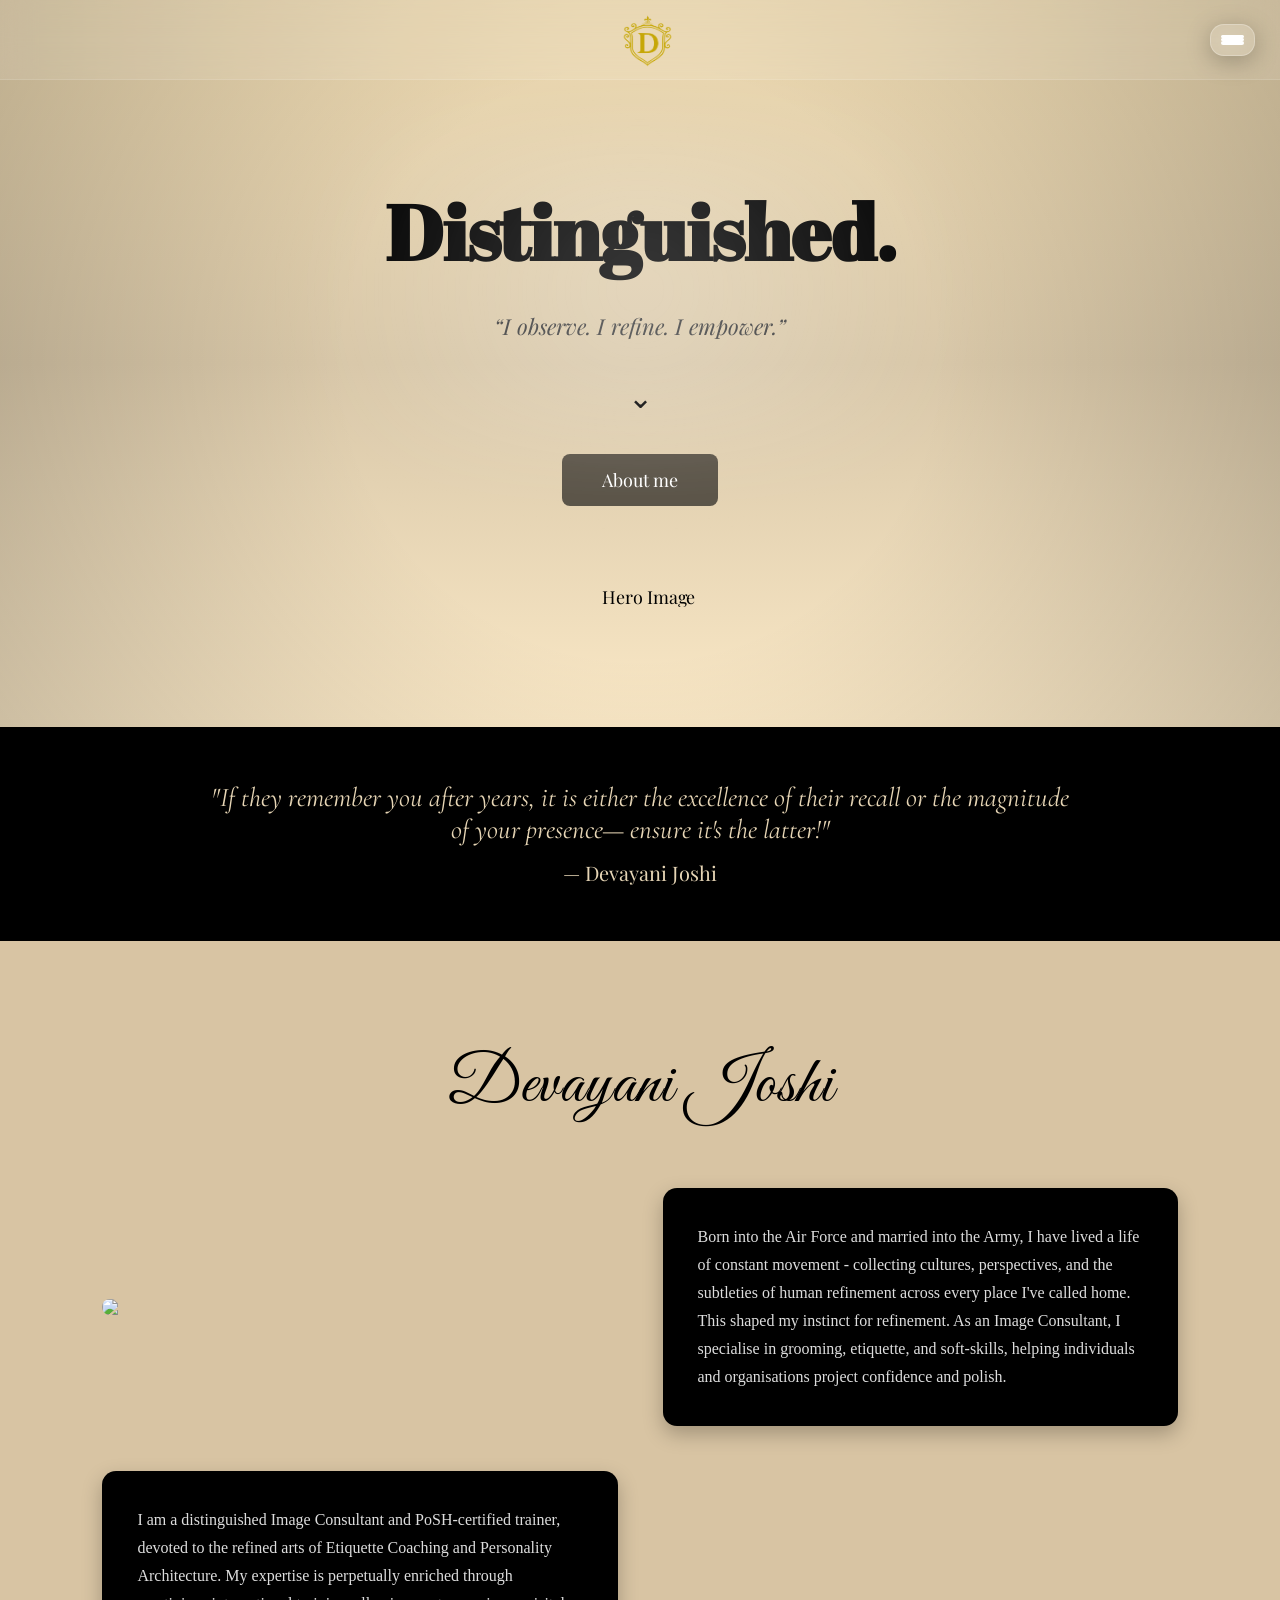
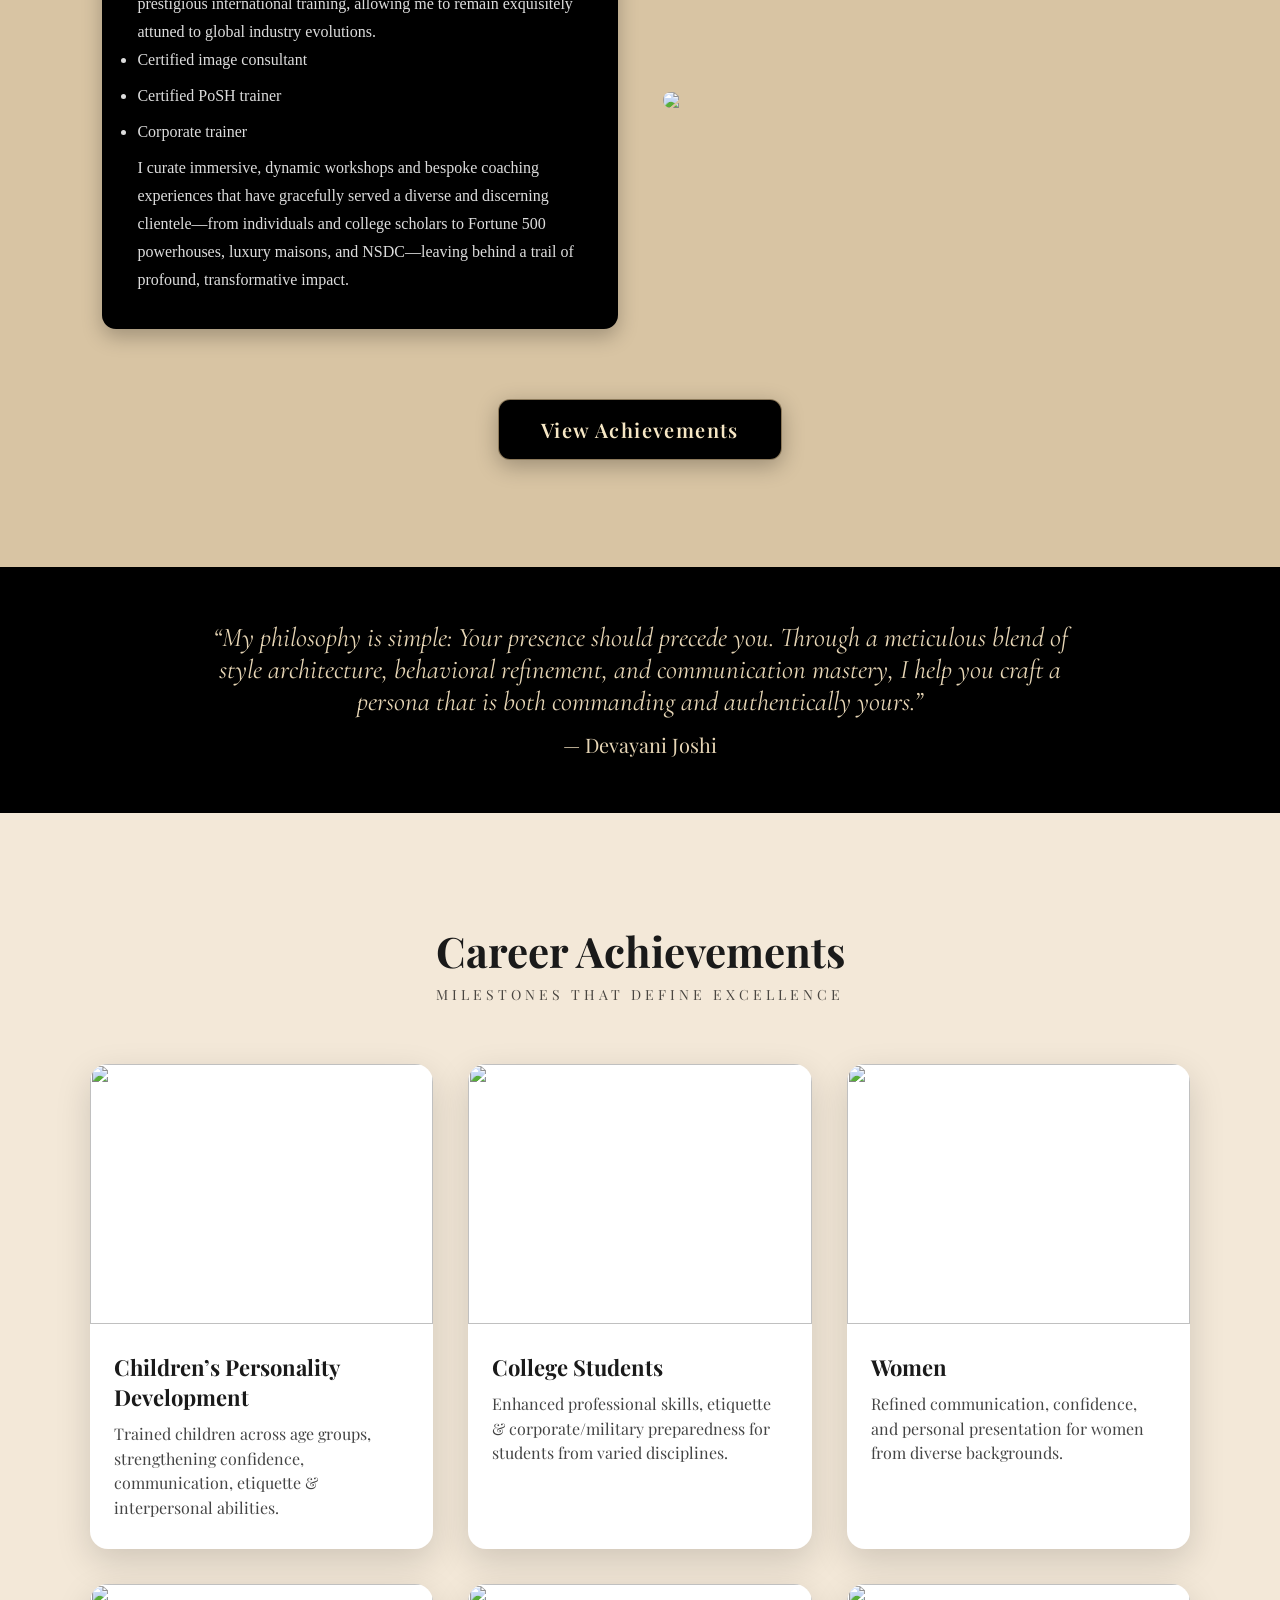
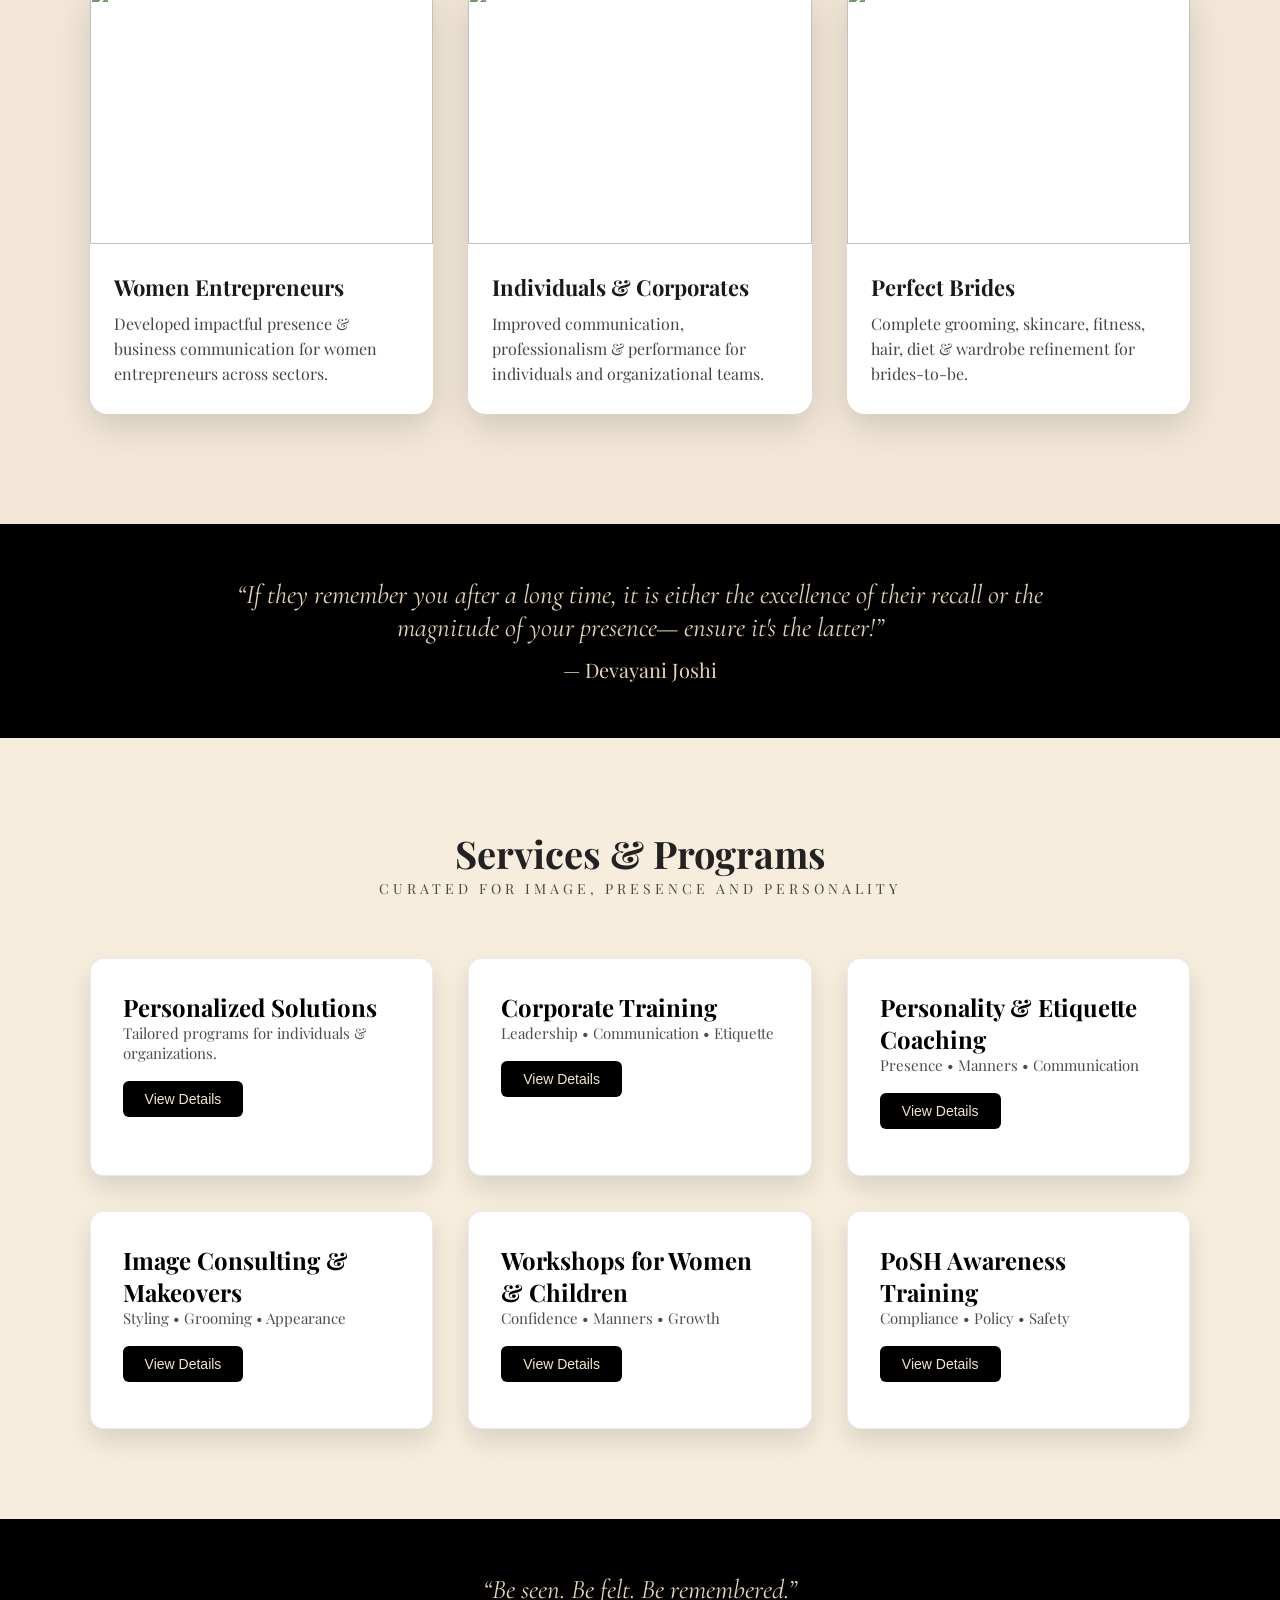
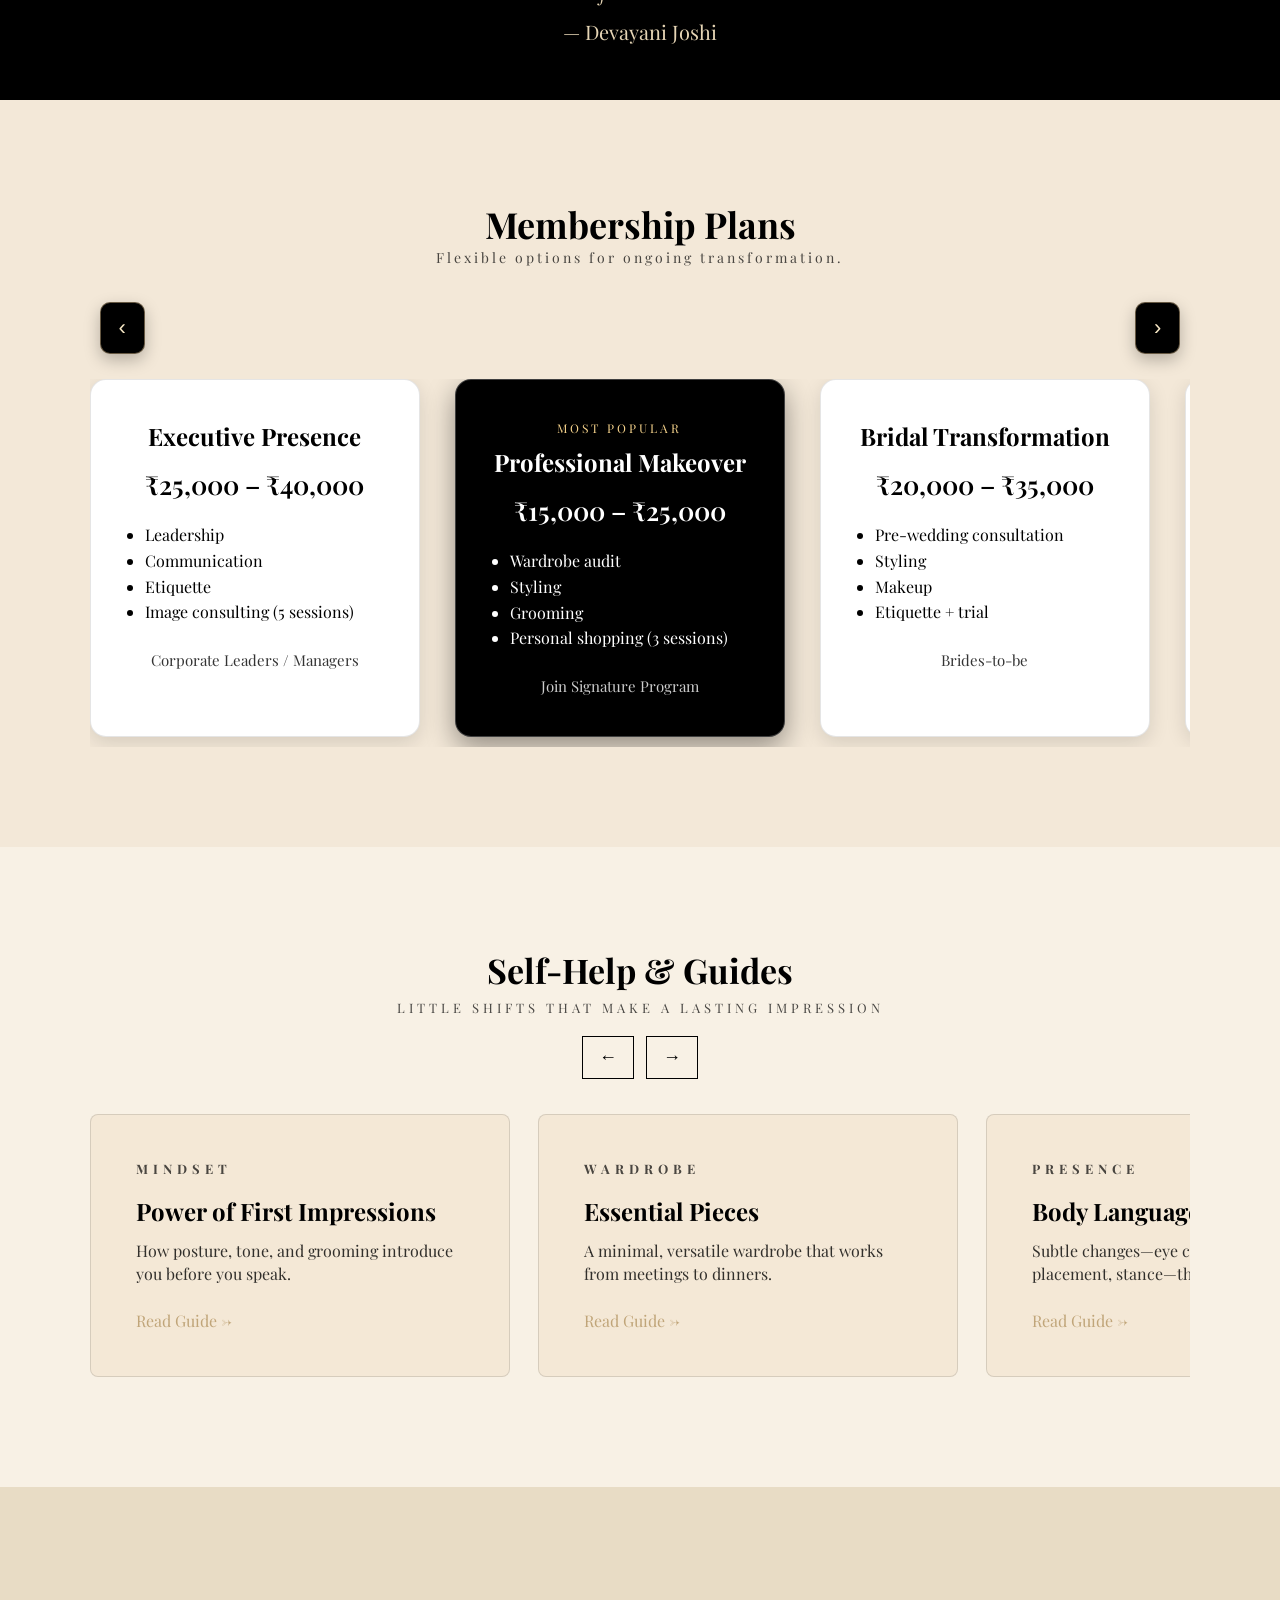
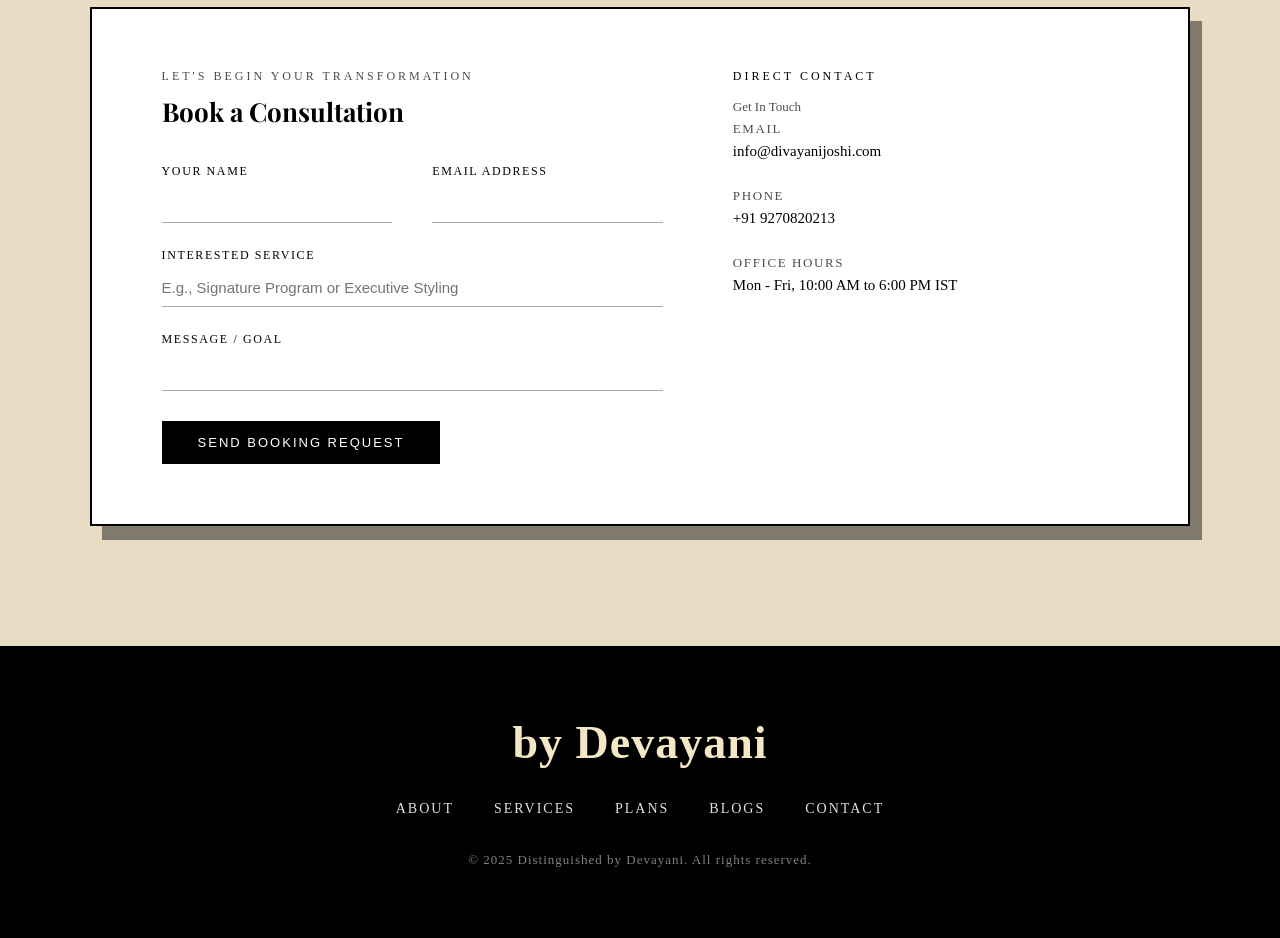
==== index.html @ 2a006515 "Add files via upload" ====
<!DOCTYPE html>
<html lang="en">
<head>
<meta charset="UTF-8">
<meta name="viewport" content="width=device-width, initial-scale=1.0">
<title>Distinguished by Devayani</title>
<link rel="stylesheet" href="style.css">
<link href="https://fonts.googleapis.com/css2?family=Abril+Fatface&display=swap" rel="stylesheet">
<link href="https://fonts.cdnfonts.com/css/vladimir-script" rel="stylesheet">
<link href="https://fonts.googleapis.com/css2?family=Playfair+Display:wght@400;500;600;700&display=swap" rel="stylesheet">
<link href="https://fonts.googleapis.com/css2?family=Cormorant+Garamond:wght@400;500;600&display=swap" rel="stylesheet">
<link href="https://fonts.googleapis.com/css2?family=Great+Vibes&display=swap" rel="Stylesheet">
</link>
<body>

<!-- ========================= NAVBAR ========================= -->
<header class="navbar">

    <!-- LEFT EMPTY SPACE (for balance) -->
    <div class="nav-left"></div>
    <!-- CENTER LOGO -->
 <div class="nav-logo">
    <a href="#hero" class="logo-link">
        <img src="./vector.png" alt="Logo">
    </a>
</div>
  </div>

    <!-- RIGHT HAMBURGER -->
    <button id="hamburger" class="hamburger glass-hamburger">
        <span></span>
        <span></span>
        <span></span>
    </button>
</header>

<!-- GLASS SLIDE MENU -->
<nav id="mobileMenu" class="mobile-menu">
    <div class="menu-inner">
        <a href="#hero" class="menu-link">Home</a>
        <a href="#about" class="menu-link">About me</a>
        <a href="#services" class="menu-link">Services</a>
        <a href="#pricing" class="menu-link">Pricing</a>
        <a href="#guide" class="menu-link">Guides</a>
        <a href="#blog" class="menu-link">Blog</a>
        <a href="#contact" class="menu-link">Contact</a>
    </div>
</nav>

<!-- ========================= HERO SECTION ========================= -->
<section class="new-hero"  id="hero">

    <div class="hero-inner">
        <h1 class="hero-heading smooth-in">Distinguished.</h1>
        <p class="hero-quote smooth-in">“I observe. I refine. I empower.”</p>
        <div class="hero-arrow smooth-in">⌄</div>
        <a href="#about" class="hero-btn smooth-in">About me</a>
    </div>

    <div class="hero-img-full smooth-zoom">
        <img src="./content 2.png" alt="Hero Image">
    </div>

</section>

<!-- ========================= QUOTE BANNER SECTION ========================= -->
<section class="quote-banner fade-in-up">
    <div class="quote-banner-content">
        <p class="quote-text">
            "If they remember you after years, it is either the excellence of their recall or the magnitude of your presence— ensure it's the latter!"
        </p>

        <p class="quote-author">— Devayani Joshi</p>
    </div>
</section>


<!-- ========================= ABOUT SECTION ========================= -->

<section id="about" class="about-section">

    <!-- NEW MAIN TITLE -->
    <h2 class="about-main-title">Devayani Joshi</h2>
    <div class="about-grid">
        <div class="about-img-wrapper" data-parallax>
            <img src="./content 5.png" class="about-img">
        </div>
        <div class="about-block text-block" data-fade>
            <p>
             Born into the Air Force and married into the Army, I have lived a life of constant movement - collecting cultures, perspectives, and the subtleties of human refinement across every place I've called home. This shaped my instinct for refinement. As an Image Consultant, I specialise in grooming, etiquette, and soft-skills, helping individuals and organisations project confidence and polish.
            </p>
        </div>

        <div class="about-block text-block" data-fade>
            <p>
               I am a distinguished Image Consultant and PoSH-certified trainer, devoted to the refined arts of Etiquette Coaching and Personality Architecture. My expertise is perpetually enriched through prestigious international training, allowing me to remain exquisitely attuned to global industry evolutions.
            </p>

            <ul>
                <li>Certified image consultant</li>
                <li>Certified PoSH trainer</li>
                <li>Corporate trainer</li>
            </ul>

             <p>
             I curate immersive, dynamic workshops and bespoke coaching experiences that have gracefully served a diverse and discerning clientele—from individuals and college scholars to Fortune 500 powerhouses, luxury maisons, and NSDC—leaving behind a trail of profound, transformative impact.
            </p>
        </div>
        <div class="about-img-wrapper" data-parallax>
            <img src="./content 4.png" class="about-img">
        </div>
    </div>

    <!-- NEW BUTTON AT BOTTOM -->
 <div class="about-cta">
    <a href="#achievements" class="achieve-btn">View Achievements</a>
</div>


</section>
<!-- ========================= QUOTE BANNER SECTION ========================= -->
<section class="quote-banner fade-in-up">
    <div class="quote-banner-content">
        <p class="quote-text">
           “My philosophy is simple: Your presence should precede you. Through a meticulous blend of style architecture, behavioral refinement, and communication mastery, I help you craft a persona that is both commanding and authentically yours.”</p>
        <p class="quote-author">— Devayani Joshi</p>
    </div>
</section>


<!-- ========================= ACHIEVEMENTS SECTION ========================= -->
 
<section id="achievements" class="achievement-new-section">

    <div class="ach-header">
        <h2 class="ach-title">Career Achievements</h2>
        <p class="ach-subtitle">MILESTONES THAT DEFINE EXCELLENCE</p>
    </div>

    <div class="achievements-new-grid">

        <!-- CARD 1 -->
        <div class="ach-new-card reveal-ach">
            <div class="ach-img-wrap">
                <img src="./media1.jpg" alt="">
            </div>
            <div class="ach-info">
                <h3>Children’s Personality Development</h3>
                <p>Trained children across age groups, strengthening confidence, communication, etiquette & interpersonal abilities.</p>
            </div>
        </div>

        <!-- CARD 2 -->
        <div class="ach-new-card reveal-ach">
            <div class="ach-img-wrap">
                <img src="./media2.jpg" alt="">
            </div>
            <div class="ach-info">
                <h3>College Students</h3>
                <p>Enhanced professional skills, etiquette & corporate/military preparedness for students from varied disciplines.</p>
            </div>
        </div>

        <!-- CARD 3 -->
        <div class="ach-new-card reveal-ach">
            <div class="ach-img-wrap">
                <img src="./media3.jpg" alt="">
            </div>
            <div class="ach-info">
                <h3>Women</h3>
                <p>Refined communication, confidence, and personal presentation for women from diverse backgrounds.</p>
            </div>
        </div>

        <!-- CARD 4 -->
        <div class="ach-new-card reveal-ach">
            <div class="ach-img-wrap">
                <img src="./media4.jpg" alt="">
            </div>
            <div class="ach-info">
                <h3>Women Entrepreneurs</h3>
                <p>Developed impactful presence & business communication for women entrepreneurs across sectors.</p>
            </div>
        </div>

        <!-- CARD 5 -->
        <div class="ach-new-card reveal-ach">
            <div class="ach-img-wrap">
                <img src="./media5.jpg" alt="">
            </div>
            <div class="ach-info">
                <h3>Individuals & Corporates</h3>
                <p>Improved communication, professionalism & performance for individuals and organizational teams.</p>
            </div>
        </div>

        <!-- CARD 6 -->
        <div class="ach-new-card reveal-ach">
            <div class="ach-img-wrap">
                <img src="./media6.jpg" alt="">
            </div>
            <div class="ach-info">
                <h3>Perfect Brides</h3>
                <p>Complete grooming, skincare, fitness, hair, diet & wardrobe refinement for brides-to-be.</p>
            </div>
        </div>

    </div>

</section>


<!-- ========================= QUOTE BANNER SECTION ========================= -->
<section class="quote-banner fade-in-up">
    <div class="quote-banner-content">
        <p class="quote-text">
            “If they remember you after a long time, it is either the excellence of their recall or the magnitude of your presence— ensure it's the latter!”</p>
        <p class="quote-author">— Devayani Joshi</p>
    </div>
</section>


<!-- ========================= SERVICES SECTION ========================= -->
<section id="services" class="services-section">

    <div class="services-header">
        <h2 class="services-title">Services & Programs</h2>
        <p class="services-subtitle">CURATED FOR IMAGE, PRESENCE AND PERSONALITY</p>
    </div>

    <div class="services-grid">

        <!-- SERVICE 1 -->
        <div class="service-card-new reveal-service">
            <h3 class="service-title">Personalized Solutions</h3>
            <p class="service-short">Tailored programs for individuals & organizations.</p>

            <button class="service-btn" onclick="toggleService(this)">View Details</button>

            <div class="service-details">
                <p>
                    Mrs. Joshi offers comprehensive programs crafted to help individuals and organizations refine presence, communication, and professional excellence.
                </p>
            </div>
        </div>

        <!-- SERVICE 2 -->
        <div class="service-card-new reveal-service">
            <h3 class="service-title">Corporate Training</h3>
            <p class="service-short">Leadership • Communication • Etiquette</p>

            <button class="service-btn" onclick="toggleService(this)">View Details</button>

            <div class="service-details">
                <p><strong>Leadership Development:</strong> Build executive presence & decision-making.</p>
                <p><strong>Communication Skills:</strong> Improve articulation, presentations & clarity.</p>
                <p><strong>Professional Etiquette:</strong> Workplace behavior, dining & global etiquette.</p>
                <p>Highly interactive programs customized for modern workplaces.</p>
            </div>
        </div>

        <!-- SERVICE 3 -->
        <div class="service-card-new reveal-service">
            <h3 class="service-title">Personality & Etiquette Coaching</h3>
            <p class="service-short">Presence • Manners • Communication</p>

            <button class="service-btn" onclick="toggleService(this)">View Details</button>

            <div class="service-details">
                <p><strong>Self-Presentation:</strong> Confident body language & personal brand.</p>
                <p><strong>Communication Mastery:</strong> Assertiveness, listening & clarity.</p>
                <p><strong>Leadership Skills:</strong> Practical exercises & role-play sessions.</p>
            </div>
        </div>

        <!-- SERVICE 4 -->
        <div class="service-card-new reveal-service">
            <h3 class="service-title">Image Consulting & Makeovers</h3>
            <p class="service-short">Styling • Grooming • Appearance</p>

            <button class="service-btn" onclick="toggleService(this)">View Details</button>

            <div class="service-details">
                <p><strong>Personal Styling:</strong> Wardrobe analysis & color theory.</p>
                <p><strong>Grooming:</strong> Accessories, skincare & appearance refinement.</p>
                <p><strong>Makeovers:</strong> Bridal, corporate & special events.</p>
            </div>
        </div>

        <!-- SERVICE 5 -->
        <div class="service-card-new reveal-service">
            <h3 class="service-title">Workshops for Women & Children</h3>
            <p class="service-short">Confidence • Manners • Growth</p>

            <button class="service-btn" onclick="toggleService(this)">View Details</button>

            <div class="service-details">
                <p><strong>Women’s Workshops:</strong> Confidence, communication & leadership.</p>
                <p><strong>Children’s Etiquette:</strong> Manners, communication & self-expression.</p>
                <p><strong>Parent Programs:</strong> Relationship-strengthening sessions.</p>
            </div>
        </div>

        <!-- SERVICE 6 -->
        <div class="service-card-new reveal-service">
            <h3 class="service-title">PoSH Awareness Training</h3>
            <p class="service-short">Compliance • Policy • Safety</p>

            <button class="service-btn" onclick="toggleService(this)">View Details</button>

            <div class="service-details">
                <p><strong>Legal Framework:</strong> Understanding of PoSH Act 2013.</p>
                <p><strong>Role-Based Learning:</strong> ICC, managers & employee modules.</p>
                <p><strong>Interactive Training:</strong> Case studies, scenarios & role-plays.</p>
            </div>
        </div>

    </div>
</section>

<!-- ========================= QUOTE BANNER SECTION ========================= -->
<section class="quote-banner fade-in-up">
    <div class="quote-banner-content">
        <p class="quote-text">
           “Be seen. Be felt. Be remembered.”</p>

        <p class="quote-author">— Devayani Joshi</p>
    </div>
</section>

<!-- ========================= MEMBERSHIP SECTION ========================= -->
<section id="pricing" class="membership-section">

    <div class="membership-header">
        <h2 class="membership-title">Membership Plans</h2>
        <p class="membership-subtitle">Flexible options for ongoing transformation.</p>
    </div>

    <!-- Arrows ABOVE Cards -->
    <div class="membership-arrows">
        <button class="arrow-btn left-slide">‹</button>
        <button class="arrow-btn right-slide">›</button>
    </div>

    <!-- MAIN SLIDER -->
    <div class="membership-slider">

        <!-- CARD 1 — WHITE -->
        <div class="plan-card white-card">
            <h3 class="plan-title">Executive Presence</h3>
            <p class="plan-price">₹25,000 – ₹40,000</p>

            <ul class="plan-list">
                <li>Leadership</li>
                <li>Communication</li>
                <li>Etiquette</li>
                <li>Image consulting (5 sessions)</li>
            </ul>

            <p class="plan-footer">Corporate Leaders / Managers</p>
        </div>

        <!-- CARD 2 — BLACK -->
        <div class="plan-card black-card">
            <div class="popular-tag">MOST POPULAR</div>

            <h3 class="plan-title">Professional Makeover</h3>
            <p class="plan-price">₹15,000 – ₹25,000</p>

            <ul class="plan-list">
                <li>Wardrobe audit</li>
                <li>Styling</li>
                <li>Grooming</li>
                <li>Personal shopping (3 sessions)</li>
            </ul>

            <p class="plan-footer">Join Signature Program</p>
        </div>

        <!-- CARD 3 -->
        <div class="plan-card white-card">
            <h3 class="plan-title">Bridal Transformation</h3>
            <p class="plan-price">₹20,000 – ₹35,000</p>

            <ul class="plan-list">
                <li>Pre-wedding consultation</li>
                <li>Styling</li>
                <li>Makeup</li>
                <li>Etiquette + trial</li>
            </ul>

            <p class="plan-footer">Brides-to-be</p>
        </div>

        <!-- CARD 4 -->
        <div class="plan-card white-card">
            <h3 class="plan-title">PoSH Compliance</h3>
            <p class="plan-price">₹30,000 – ₹75,000</p>

            <ul class="plan-list">
                <li>Employee training</li>
                <li>Manager training</li>
                <li>ICC training</li>
                <li>Policy review</li>
                <li>Certification</li>
            </ul>

            <p class="plan-footer">Organizations (10+ employees)</p>
        </div>

    </div>

</section>


<!-- ========================= SELF HELP & GUIDES ========================= -->

<section id="guide" class="guides-section">
    <div class="guides-header">
        <h2>Self-Help & Guides</h2>
        <p class="guide-subtitle">LITTLE SHIFTS THAT MAKE A LASTING IMPRESSION</p>
        <div class="guide-arrows">
            <button class="guide-btn left-guide">&#8592;</button>
            <button class="guide-btn right-guide">&#8594;</button>
        </div>
    </div>

    <!-- SLIDER -->
    <div class="guides-slider">

        <!-- CARD 1 -->
        <div class="guide-card">
            <h4 class="guide-tag">MINDSET</h4>
            <h3 class="guide-title">Power of First Impressions</h3>
            <p class="guide-text">
                How posture, tone, and grooming introduce you before you speak.
            </p>
            <a class="guide-link">Read Guide →</a>
        </div>

        <!-- CARD 2 -->
        <div class="guide-card">
            <h4 class="guide-tag">WARDROBE</h4>
            <h3 class="guide-title">Essential Pieces</h3>
            <p class="guide-text">
                A minimal, versatile wardrobe that works from meetings to dinners.
            </p>
            <a class="guide-link">Read Guide →</a>
        </div>

        <!-- CARD 3 -->
        <div class="guide-card">
            <h4 class="guide-tag">PRESENCE</h4>
            <h3 class="guide-title">Body Language</h3>
            <p class="guide-text">
                Subtle changes—eye contact, hand placement, stance—that shift perception.
            </p>
            <a class="guide-link">Read Guide →</a>
        </div>

        <!-- CARD 4 -->
        <div class="guide-card">
            <h4 class="guide-tag">ETIQUETTE</h4>
            <h3 class="guide-title">Dining Grace</h3>
            <p class="guide-text">
                Understanding fine dining cues: cutlery, posture, and conversational tone.
            </p>
            <a class="guide-link">Read Guide →</a>
        </div>

        <!-- CARD 5 -->
        <div class="guide-card">
            <h4 class="guide-tag">CONFIDENCE</h4>
            <h3 class="guide-title">Quiet Confidence</h3>
            <p class="guide-text">
                The art of being impactful without being loud or overpowering.
            </p>
            <a class="guide-link">Read Guide →</a>
        </div>

    </div>

</section>

<!-- ========================= BOOK A CONSULTATION ========================= -->

<section id="contact" class="consult-section">

    <div class="consult-card">

        <!-- LEFT FORM -->
        <div class="consult-left">
            <p class="consult-sub">LET'S BEGIN YOUR TRANSFORMATION</p>

            <h2 class="consult-heading">Book a Consultation</h2>

            <form class="consult-form">

                <div class="form-row">
                    <div class="form-group">
                        <label>Your Name</label>
                        <input type="text">
                    </div>

                    <div class="form-group">
                        <label>Email Address</label>
                        <input type="email">
                    </div>
                </div>

                <div class="form-group full">
                    <label>Interested Service</label>
                    <input type="text" placeholder="E.g., Signature Program or Executive Styling">
                </div>

                <div class="form-group full">
                    <label>Message / Goal</label>
                    <input type="text">
                </div>

                <button class="consult-btn">Send Booking Request</button>

            </form>
        </div>

        <!-- RIGHT CONTACT DETAILS -->
        <div class="consult-right">

            <p class="contact-title">DIRECT CONTACT</p>

            <div class="contact-block">
                <p class="contact-small">Get In Touch</p>
                <p class="contact-small bold">Email</p>
                <p class="contact-info">info@divayanijoshi.com</p>
            </div>

            <div class="contact-block">
                <p class="contact-small bold">Phone</p>
                <p class="contact-info">+91  9270820213</p>
            </div>

            <div class="contact-block">
                <p class="contact-small bold">Office Hours</p>
                <p class="contact-info">Mon - Fri, 10:00 AM to 6:00 PM IST</p>
            </div>

        </div>

    </div>

</section>

<!-- ========================= FOOTER ========================= -->
<footer class="site-footer">

    <h2 class="footer-logo">by Devayani</h2>

    <ul class="footer-menu">
        <li><a href="#about">About</a></li>
        <li><a href="#services">Services</a></li>
        <li><a href="#plans">Plans</a></li>
        <li><a href="#blogs">Blogs</a></li>
        <li><a href="#contact">Contact</a></li>
    </ul>

    <p class="footer-copy">© 2025 Distinguished by Devayani. All rights reserved.</p>

</footer>


<script src="script.js"></script>
</body>
</html>
---- style.css ----
html {
    scroll-behavior: smooth;
}

/* Menu link animation */
.menu-link {
    opacity: 0;
    transform: translateX(20px);
    animation: fadeSlide 0.6s ease forwards;
}

.menu-link:nth-child(1) { animation-delay: 0.1s; }
.menu-link:nth-child(2) { animation-delay: 0.15s; }
.menu-link:nth-child(3) { animation-delay: 0.2s; }
.menu-link:nth-child(4) { animation-delay: 0.25s; }
.menu-link:nth-child(5) { animation-delay: 0.3s; }
.menu-link:nth-child(6) { animation-delay: 0.35s; }
.menu-link:nth-child(7) { animation-delay: 0.4s; }

@keyframes fadeSlide {
    from { opacity: 0; transform: translateX(30px); }
    to   { opacity: 1; transform: translateX(0); }
}

/* RESET */
* {
    margin: 0;
    padding: 0;
    box-sizing: border-box;
}

/* NAVBAR */
.navbar {
    width: 100%;
    height: 80px;
    position: fixed;
    top: 0;
    left: 0;
    z-index: 9999;

    display: flex;
    justify-content: space-between;
    align-items: center;

    padding: 0 25px;

    background: rgba(255,255,255,0.10);
    backdrop-filter: blur(16px);
    border-bottom: 1px solid rgba(255,255,255,0.12);
}

/* LEFT GHOST SPACE */
.nav-left {
    width: 60px;
}

/* CENTER LOGO */
.nav-logo {
    position: relative;
}

.nav-logo img {
    height: 55px;
    width: auto;
    display: block;
}

/* RIGHT HAMBURGER */
.hamburger {
    width: 45px;
    height: 32px;
    display: flex;
    flex-direction: column;
    justify-content: space-between;
    border: none;
    cursor: pointer;
    background: none;
    z-index: 10000;
}

/* GLASS EFFECT */
.glass-hamburger {
    padding: 10px;
    border-radius: 14px;
    background: rgba(255,255,255,0.12);
    backdrop-filter: blur(14px) saturate(160%);
    border: 1px solid rgba(255,255,255,0.25);
    box-shadow: 0 5px 25px rgba(0,0,0,0.25);
    transition: 0.3s;
}

.glass-hamburger:hover {
    transform: translateY(-2px);
    box-shadow: 0 10px 35px rgba(255,225,150,0.4);
}

/* hamburger lines */
.hamburger span {
    height: 3.2px;
    width: 100%;
    background: white;
    border-radius: 4px;
    transition: 0.45s cubic-bezier(0.19,1,0.22,1);
}

/* Active to X */
.hamburger.active span:nth-child(1) {
    transform: translateY(10px) rotate(45deg);
}
.hamburger.active span:nth-child(2) {
    opacity: 0;
}
.hamburger.active span:nth-child(3) {
    transform: translateY(-10px) rotate(-45deg);
}

/* SLIDE MENU */
.mobile-menu {
    position: fixed;
    top: 0;
    right: -350px;
    width: 350px;
    height: 100vh;

    padding-top: 120px;

    transition: 0.45s cubic-bezier(0.19,1,0.22,1);

    background: rgba(25,25,25,0.32);
    backdrop-filter: blur(22px);
    border-left: 1px solid rgba(255,255,255,0.1);

    z-index: 9998;
}

.mobile-menu.open {
    right: 0;
}

/* MENU LINKS */
.menu-inner {
    display: flex;
    flex-direction: column;
    gap: 25px;
    padding-left: 40px;
}

.menu-inner a {
    color: white;
    font-size: 23px;
    text-decoration: none;
    position: relative;
    transition: 0.35s ease;
}

.menu-inner a:hover {
    transform: translateX(12px);
    color: #FFE6B3;
}


/* ========================= HERO SECTION (GRADIENT + EFFECTS) ========================= */

.new-hero {
    background: linear-gradient(to bottom, #edd9b0 0%, #d8c7a8 50%, #fae8c6 100%);
    padding: 180px 20px 120px;
    text-align: center;
    font-family: "Playfair Display", serif;
    position: relative;
    overflow: hidden;
}

/* Vignette effect */
.new-hero::before {
    content: "";
    position: absolute;
    inset: 0;
    background: radial-gradient(circle at center, transparent 40%, rgba(0,0,0,0.18) 100%);
    pointer-events: none;
}

/* Soft glow behind heading */
.new-hero::after {
    content: "";
    position: absolute;
    top: 130px;
    left: 50%;
    transform: translateX(-50%);
    width: 900px;
    height: 320px;
    background: radial-gradient(circle, rgba(255,255,255,0.35), transparent 70%);
    filter: blur(45px);
    opacity: 0.7;
    animation: heroGlow 6s ease-in-out infinite alternate;
}

@keyframes heroGlow {
    0% { transform: translateX(-50%) translateY(0); opacity: 0.45; }
    100% { transform: translateX(-50%) translateY(30px); opacity: 0.85; }
}

/* ========================= HERO TEXT ========================= */

.hero-heading {
    font-family: "Abril Fatface", serif;
    font-size: clamp(48px, 6vw, 86px);
    color: #000;
    margin-bottom: 28px;
    position: relative;
    z-index: 5;
}

.hero-quote {
    font-size: clamp(18px, 2.5vw, 22px);
    color: #3a3a3a;
    font-style: italic;
    margin-bottom: 35px;
    position: relative;
    z-index: 5;
}

.hero-arrow {
    font-size: clamp(22px, 4vw, 30px);
    margin-bottom: 38px;
    opacity: 0.85;
    animation: arrowBounce 1.6s ease-in-out infinite;
}

@keyframes arrowBounce {
    0%, 100% { transform: translateY(0); opacity: 0.8; }
    50% { transform: translateY(10px); opacity: 1; }
}

.hero-btn {
    display: inline-block;
    padding: 14px 40px;
    background: #5a5347;
    color: white;
    font-size: clamp(15px, 2.4vw, 18px);
    border-radius: 8px;
    text-decoration: none;
    margin-bottom: 80px;
    position: relative;
    z-index: 5;
}

/* ========================= FULL-WIDTH HERO IMAGE ========================= */

.hero-img-full {
    width: 100vw;
    margin-left: calc(-50vw + 50%);
    margin-right: calc(-50vw + 50%);
    overflow: hidden;
    border-radius: 0;
}

.hero-img-full img {
    width: 100%;
    height: auto;
    display: block;
}

/* ========================= ANIMATIONS ========================= */

.fade-in-up {
    opacity: 0;
    transform: translateY(45px);
    animation: fadeUp 1.1s ease-out forwards;
}

.fade-in {
    opacity: 0;
    animation: fadeIn 1.4s ease-out forwards;
}

@keyframes fadeUp {
    to {
        opacity: 1;
        transform: translateY(0);
    }
}

@keyframes fadeIn {
    to { opacity: 1; }
}

/* Animation delays for smooth sequence */
.hero-heading { animation-delay: 0.2s; }
.hero-quote   { animation-delay: 0.4s; }
.hero-arrow   { animation-delay: 0.6s; }
.hero-btn     { animation-delay: 0.8s; }
.hero-img-full { animation-delay: 1s; }

/* ========================= MOBILE RESPONSIVE ========================= */

@media (max-width: 600px) {
    .new-hero {
        padding-top: 150px;
        padding-bottom: 70px;
    }

    .hero-btn {
        padding: 12px 32px;
        margin-bottom: 60px;
    }
}
/* ========================= SMOOTH FADE-IN ANIMATION ========================= */

.smooth-in {
    opacity: 0;
    transform: translateY(35px);
    animation: smoothFade 1s ease-out forwards;
}

@keyframes smoothFade {
    to {
        opacity: 1;
        transform: translateY(0);
    }
}

/* Delay sequence */
.hero-heading { animation-delay: 0.2s; }
.hero-quote   { animation-delay: 0.4s; }
.hero-arrow   { animation-delay: 0.6s; }
.hero-btn     { animation-delay: 0.8s; }

/* ========================= SLOW ZOOM IMAGE ANIMATION ========================= */

.smooth-zoom img {
    animation: slowZoom 12s ease-in-out forwards;
    transform-origin: center;
}

@keyframes slowZoom {
    from { transform: scale(1); }
    to   { transform: scale(1.12); }
}

/* ========================= PARALLAX X + Y SCROLL EFFECTS ========================= */

.hero-bg {
    transition: transform 0.15s linear;
}

.hero-img-full img {
    transition: transform 0.15s ease-out;
}

.hero-inner {
    transition: transform 0.15s ease-out;
}

/* ========================= QUOTE BANNER ========================= */
.quote-banner {
    width: 100%;
    padding: 55px 20px;
    background: #000;
    display: flex;
    justify-content: center;
    align-items: center;
}

.quote-banner-content {
    max-width: 900px;
    width: 100%;
    padding: 0 20px;
}

/* JUSTIFIED QUOTE TEXT */
.quote-text {
    font-family: "Cormorant Garamond", serif;
    font-size: clamp(10px, 10vw, 27px);
    font-weight: 400;
    color: #e6d5b5;
    line-height: 1.20;
    text-align: center;
    text-justify: inter-word;
    font-style: italic;
    margin-bottom: 12px;
}

/* AUTHOR PROPER RIGHT ALIGNMENT */
.quote-author {
    font-family: "Playfair Display", serif;
    font-size: clamp(14px, 2vw, 20px);
    color: #e6d5b5;
    text-align: center;
    margin-top: 5px;
}

/* ========================= FADE IN ANIMATION ========================= */
.fade-in-up {
    opacity: 0;
    transform: translateY(35px);
    animation: fadeUp 1s ease-out forwards;
}

@keyframes fadeUp {
    to { opacity: 1; transform: translateY(0); }
}

/* ========================= RESPONSIVE ========================= */

/* Tablets */
@media (max-width: 768px) {
    .quote-banner {
        padding: 45px 18px;
    }
    .quote-banner-content {
        padding: 0 15px;
    }
}

/* Small Mobile */
@media (max-width: 480px) {
    .quote-banner {
        padding: 38px 14px;
    }
    .quote-text {
        line-height: 1.85;
    }
}

/* ========================= ABOUT SECTION ========================= */

.about-section {
    padding:8%;
    background: #d8c4a3; /* same beige as hero */
}

/* NEW MAIN TITLE */
.about-main-title {
    font-family: "Great Vibes", cursive;
    font-size: 68px;
    text-align: center;
    color: #000;
    margin-bottom: 60px;
    letter-spacing: 1px;
    font-weight: 400;
}
/* ========================= PREMIUM ACHIEVEMENTS BUTTON ========================= */
/* ========================= ABOUT CTA (Centered Premium Button) ========================= */

.about-cta {
    margin-top: 70px;        /* more space above the button */
    text-align: center;      /* centers the button */
}


/* PREMIUM BUTTON */
.achieve-btn {
    display: inline-block;
    padding: 16px 42px;
    font-size: 20px;
    letter-spacing: 1.4px;
    text-decoration: none;

    background: #000;
    color: #f6e7c5;

    border-radius: 12px;
    border: 1px solid rgba(255, 220, 165, 0.55);

    font-family: "Playfair Display", serif;
    font-weight: 600;

    transition: 0.4s ease;
    position: relative;
    overflow: hidden;

    box-shadow: 0 6px 22px rgba(0,0,0,0.28);
}


/* Hover: shine + lift */
.achieve-btn:hover {
    color: #fff4d7;
    transform: translateY(-6px);
    box-shadow: 0 14px 32px rgba(255, 220, 165, 0.38);
}

/* Shine effect */
.achieve-btn::after {
    content: "";
    position: absolute;
    top: 0;
    left: -120%;
    width: 120%;
    height: 100%;
    background: linear-gradient(
        120deg,
        transparent 0%,
        rgba(255,255,255,0.25) 40%,
        transparent 80%
    );
    transition: 0.7s ease;
}

.achieve-btn:hover::after {
    left: 120%;
}


/* GRID LAYOUT */
.about-grid {
    display: grid;
    grid-template-columns: 1fr 1fr;
    gap: 45px;
}

/* IMAGE WRAPPER - keeps image centered on all devices */
.about-img-wrapper {
    width: 100%;
    display: flex;
    justify-content: center;
    align-items: center;
    overflow: hidden;   /* prevents image from leaking out */
    border-radius: 12px;
}

/* IMAGE - clean, responsive, centered */
.about-img {
    width: 100%;
    height: auto;
    max-width: 100%;
    border-radius: 12px;
    border: none !important;
    object-fit: cover;
    transition: transform 0.6s ease, box-shadow 0.45s ease;
}
/* HIDDEN STATE */
.reveal-hidden {
    opacity: 0;
    transform: translateY(40px);
    transition: opacity 0.9s ease, transform 0.9s ease;
}

/* VISIBLE STATE */
.reveal-visible {
    opacity: 1 !important;
    transform: translateY(0) !important;
}


/* HOVER EFFECT (desktop only) */
@media (min-width: 900px) {
    .about-img:hover {
        transform: scale(1.06);
        box-shadow: 0 18px 45px rgba(0, 0, 0, 0.28);
    }
}

/* MOBILE FIX */
@media (max-width: 900px) {
    .about-img {
        width: 100%;
        max-width: 100%;
        transform: none !important;   /* disables parallax overflow */
    }

    .about-img-wrapper {
        padding: 0 10px;  /* spacing from edges */
    }
}

/* TEXT BLOCK MOBILE FIX */
@media (max-width: 900px) {
    .about-block {
        margin: 0 10px;
    }
}

/* TEXT BLOCKS */
.about-block {
    background: #000;
    color: #ddd;
    padding: 35px;
    border-radius: 14px;
    line-height: 1.75;
    box-shadow: 0 8px 20px rgba(0,0,0,0.25);
}

/* Headings inside blocks */
.about-block h3 {
    color: #fff;
    margin-bottom: 12px;
}

/* Bullet points */
.about-block ul li {
    color: #ddd;
    margin-bottom: 8px;
}

/* RESPONSIVE DESIGN */
@media (max-width: 900px) {
    .about-grid {
        grid-template-columns: 1fr;
    }
}

/* ========================= NEW ACHIEVEMENT GRID ========================= */

.achievement-new-section {
    padding: 110px 7%;
    background: #f3e8d8;
    font-family: "Playfair Display", serif;
}

.ach-header {
    text-align: center;
    margin-bottom: 60px;
}

.ach-title {
    font-size: 42px;
    font-weight: 700;
    color: #1a1a1a;
}

.ach-subtitle {
    font-size: 14px;
    letter-spacing: 4px;
    margin-top: 6px;
    opacity: 0.7;
}

/* GRID */
.achievements-new-grid {
    display: grid;
    grid-template-columns: repeat(3, 1fr);
    gap: 35px;
}

/* CARD */
.ach-new-card {
    background: #ffffff;
    border-radius: 18px;
    box-shadow: 0 12px 35px rgba(0,0,0,0.15);
    overflow: hidden;

    display: flex;
    flex-direction: column;

    transition: transform 0.35s ease, box-shadow 0.35s ease;
}

.ach-new-card:hover {
    transform: translateY(-10px);
    box-shadow: 0 18px 45px rgba(0,0,0,0.25);
}

/* IMAGE */
.ach-img-wrap {
    height: 260px;
    overflow: hidden;
}

.ach-img-wrap img {
    width: 100%;
    height: 100%;
    object-fit: cover;
    transition: transform 0.5s ease;
}

.ach-new-card:hover img {
    transform: scale(1.08);
}

/* TEXT */
.ach-info {
    padding: 28px 24px;
}

.ach-info h3 {
    font-size: 22px;
    margin-bottom: 10px;
    color: #1a1a1a;
    font-weight: 700;
}

.ach-info p {
    font-size: 16px;
    line-height: 1.55;
    color: #444;
}

/* RESPONSIVE */
@media (max-width: 1100px) {
    .achievements-new-grid {
        grid-template-columns: repeat(2, 1fr);
    }
}

@media (max-width: 650px) {
    .achievements-new-grid {
        grid-template-columns: 1fr;
    }

    .ach-img-wrap {
        height: 220px;
    }
}


/* ========================= SERVICES SECTION ========================= */

.services-section {
    padding: 90px 7%;
    background: #f6eddd;
    font-family: "Playfair Display", serif;
}

.services-header {
    text-align: center;
    margin-bottom: 60px;
}

.services-title {
    font-size: 38px;
    font-weight: 700;
    color: #222;
}

.services-subtitle {
    font-size: 14px;
    letter-spacing: 4px;
    opacity: 0.7;
}

/* GRID */
.services-grid {
    display: grid;
    grid-template-columns: repeat(3, 1fr);
    gap: 35px;
}

/* ========================= LUXURY SERVICE CARD ========================= */

.service-card-new {
    background: #fff;
    padding: 32px;
    border-radius: 14px;
    box-shadow: 0 12px 26px rgba(0,0,0,0.12);
    border: 1px solid rgba(0,0,0,0.08);

    transition: 0.35s ease;
    opacity: 0;
    transform: translateY(40px);
}

.service-card-new.visible {
    opacity: 1;
    transform: translateY(0);
}

.service-card-new:hover {
    transform: translateY(-10px);
    box-shadow: 0 20px 40px rgba(0,0,0,0.18);
}

.service-title {
    font-size: 24px;
    font-weight: 700;
}

.service-short {
    opacity: 0.7;
    font-size: 15px;
    margin-bottom: 18px;
}

/* BUTTON */
.service-btn {
    background: #000;
    color: #f6e6c5;
    padding: 10px 22px;
    border: none;
    border-radius: 6px;
    cursor: pointer;
    font-size: 14px;
    transition: 0.3s ease;
}

.service-btn:hover {
    background: #3a3a3a;
}

/* DETAILS (hidden content) */
.service-details {
    max-height: 0;
    opacity: 0;
    overflow: hidden;
    margin-top: 14px;

    transition: max-height 0.55s ease, opacity 0.35s ease;
}

.service-details.open {
    max-height: 500px;
    opacity: 1;
}

/* RESPONSIVE */
@media (max-width: 1100px) {
    .services-grid {
        grid-template-columns: repeat(2, 1fr);
    }
}

@media (max-width: 650px) {
    .services-grid {
        grid-template-columns: 1fr;
    }
}

/* ========================= PARALLAX BANNER ========================= */

.parallax-banner {
    position: relative;
    width: 100%;
    height: 200px;   /* ↓ Updated height */
    overflow: hidden;

    display: flex;
    justify-content: center;
    align-items: center;

    background: #000;
}

/* Background Image (Parallax X effect) */
.banner-bg {
    position: absolute;
    top: 0;
    left: 0;
    width: 120%; 
    height: 100%;

    background-image: url('./hero\ image.jpgjpg'); /* <-- Add your banner image */
    background-size: cover;
    background-position: center;
    background-repeat: no-repeat;

    transform: translateX(0);
    transition: transform 0.2s linear;
    filter: brightness(0.65);
}

/* Content on top */
.banner-content {
    position: relative;
    z-index: 2;
    text-align: center;
    animation: fadeUp 1s ease forwards;
    opacity: 0;
}

/* QUOTE */
.banner-quote {
    font-size: 28px;   /* ↓ smaller for 200px height */
    color: white;
    font-family: "Playfair Display", serif;
    text-shadow: 0 6px 22px rgba(0,0,0,0.45);
}

.banner-author {
    font-size: 16px;
}

/* Fade animation */
@keyframes fadeUp {
    from { opacity: 0; transform: translateY(25px); }
    to   { opacity: 1; transform: translateY(0); }
}

/* RESPONSIVE */
@media (max-width: 600px) {
    .banner-quote { font-size: 22px; }
    .banner-author { font-size: 14px; }
}

@media (max-width: 600px) {
    .banner-quote { font-size: 26px; }
    .banner-author { font-size: 16px; }
}

/* ========================= MEMBERSHIP SECTION ========================= */

.membership-section {
    padding: 100px 7%;
    background: #f3e8d8;
    font-family: "Playfair Display", serif;
}

/* HEADER */
.membership-header {
    text-align: center;
    margin-bottom: 35px;
}

.membership-title {
    font-size: 36px;
    font-weight: 700;
}

.membership-subtitle {
    font-size: 14px;
    letter-spacing: 3px;
    opacity: 0.7;
}

/* ========================= ARROWS ABOVE CARDS ========================= */

.membership-arrows {
    width: 100%;
    display: flex;
    justify-content: space-between;
    margin-bottom: 25px;
    padding: 0 10px;
}

.arrow-btn {
    background: #000;
    color: #f6e7c5;

    border: 1px solid rgba(255, 220, 165, 0.4);
    padding: 12px 18px;
    font-size: 22px;
    border-radius: 10px;

    cursor: pointer;
    transition: 0.3s ease;
    box-shadow: 0 6px 16px rgba(0,0,0,0.25);
}

.arrow-btn:hover {
    transform: translateY(-4px);
    background: #3a3a3a;
    box-shadow: 0 12px 26px rgba(0,0,0,0.35);
}

/* ========================= MEMBERSHIP CARDS ========================= */

.membership-slider {
    display: flex;
    gap: 35px;
    overflow-x: auto;
    scroll-behavior: smooth;
    padding-bottom: 10px;
}

.membership-slider::-webkit-scrollbar {
    display: none;
}

/* CARD BASE STYLE */
.plan-card {
    min-width: 330px;
    padding: 40px 32px;
    border-radius: 16px;

    box-shadow: 0 6px 20px rgba(0,0,0,0.12);
    border: 1px solid rgba(0,0,0,0.1);

    transition: 0.3s ease;
}

/* Lift on hover */
.plan-card:hover {
    transform: translateY(-8px);
    box-shadow: 0 16px 35px rgba(0,0,0,0.18);
}

/* WHITE CARD */
.white-card {
    background: #fff;
    color: #000;
}

/* BLACK CARD */
.black-card {
    background: #000;
    color: #fff;
    border: 1px solid rgba(255,255,255,0.25);
    box-shadow: 0 10px 28px rgba(0,0,0,0.4);
}

.popular-tag {
    font-size: 12px;
    letter-spacing: 3px;
    color: #f7d48c;
    margin-bottom: 10px;
    text-align: center;
}

/* TITLE */
.plan-title {
    font-size: 24px;
    font-weight: 700;
    text-align: center;
    margin-bottom: 15px;
}

/* PRICE */
.plan-price {
    text-align: center;
    font-size: 26px;
    margin-bottom: 20px;
    font-weight: 600;
}

/* LIST */
.plan-list {
    list-style: disc;
    padding-left: 22px;
    margin-bottom: 25px;
    line-height: 1.6;
    color: inherit;
}

/* FOOTER */
.plan-footer {
    text-align: center;
    font-size: 15px;
    opacity: 0.8;
}

/* RESPONSIVE */
@media (max-width: 480px) {
    .plan-card {
        min-width: 270px;
        padding: 32px 24px;
    }
}


/* ========================= GUIDES SECTION ========================= */
.guides-section {
    padding: 100px 7%;
    background: #f8f1e5;
    font-family: "Playfair Display", serif;
}

/* HEADER */
.guides-header {
    text-align: center;
    margin-bottom: 35px;
}

.guides-header h2 {
    font-size: 34px;
    font-weight: 700;
}

.guide-subtitle {
    letter-spacing: 4px;
    font-size: 13px;
    opacity: 0.7;
    margin-top: 6px;
}

/* Arrows */

.guide-arrows {
    margin-top: 20px;
    display: flex;
    justify-content: center;
    gap: 12px;
}

.guide-btn {
    padding: 10px 16px;
    border: 1px solid #000;
    background: transparent;
    cursor: pointer;
    font-size: 18px;
    transition: 0.3s;
}

.guide-btn:hover {
    background: #000;
    color: #fff;
}

/* SLIDER */
.guides-slider {
    display: flex;
    gap: 28px;
    overflow-x: auto;
    scroll-behavior: smooth;
    padding-bottom: 10px;
}

.guides-slider::-webkit-scrollbar {
    display: none;
}

/* CARDS */
.guide-card {
    min-width: 420px;
    background: #f4e8d6;
    padding: 45px;
    border-radius: 8px;
    border: 1px solid rgba(0,0,0,0.12);
    transition: 0.3s ease;
}

.guide-card:hover {
    transform: translateY(-6px);
    box-shadow: 0 12px 28px rgba(0,0,0,0.12);
}

.guide-tag {
    font-size: 13px;
    letter-spacing: 5px;
    opacity: 0.7;
    margin-bottom: 18px;
}

.guide-title {
    font-size: 24px;
    margin-bottom: 12px;
}

.guide-text {
    font-size: 16px;
    line-height: 1.45;
    opacity: 0.8;
}

.guide-link {
    display: inline-block;
    margin-top: 25px;
    font-size: 16px;
    color: #c0a579;
    cursor: pointer;
    transition: 0.3s;
}

.guide-link:hover {
    color: #000;
    transform: translateX(6px);
}

/* RESPONSIVE */
@media (max-width: 1024px) {
    .guide-card { min-width: 350px; }
}

@media (max-width: 768px) {
    .guide-card { min-width: 300px; padding: 35px; }
}

@media (max-width: 480px) {
    .guides-header {
        flex-direction: column;
        align-items: flex-start;
    }

    .guide-arrows {
        margin-top: 15px;
    }

    .guide-card { min-width: 260px; padding: 28px; }
}
/* ========================= BLOG SECTION ========================= */
.blogs-section {
    padding: 100px 7%;
    background: #f3e8d8;
}

/* Header */
.blogs-header {
    display: flex;
    justify-content: space-between;
    align-items: center;
    margin-bottom: 35px;
}

.blogs-title {
    font-size: 34px;
    font-family: "Playfair Display", serif;
}

.blogs-subtitle {
    margin-top: 6px;
    font-size: 13px;
    letter-spacing: 4px;
    opacity: 0.7;
}

/* Arrows */
.blogs-arrows {
    display: flex;
    gap: 10px;
}

.blogs-btn {
    padding: 10px 16px;
    border: 1px solid #000;
    background: transparent;
    cursor: pointer;
    font-size: 18px;
    transition: 0.3s;
}

.blogs-btn:hover {
    background: #000;
    color: #fff;
}

/* Slider */
.blogs-slider {
    display: flex;
    gap: 32px;
    overflow-x: auto;
    scroll-behavior: smooth;
}

.blogs-slider::-webkit-scrollbar {
    display: none;
}

/* Blog Cards */
.blog-card {
    min-width: 420px;
    background: #f5e9d8;
    border-radius: 6px;
    overflow: hidden;
    cursor: pointer;
    transition: 0.3s ease;
}

.blog-card:hover {
    transform: translateY(-5px);
}

/* Image */
.blog-img {
    width: 100%;
    height: 260px;
    object-fit: cover;
    border-bottom: 1px solid rgba(0,0,0,0.1);
}

/* Text Content */
.blog-date {
    font-size: 12px;
    letter-spacing: 3px;
    color: #6c5c45;
    margin: 12px 18px;
}

.blog-heading {
    margin: 0 18px;
    font-size: 22px;
    font-family: "Playfair Display", serif;
    line-height: 1.4;
}

.blog-link {
    display: inline-block;
    margin: 12px 18px 20px;
    color: #c0a579;
    text-decoration: none;
    font-size: 15px;
}

.blog-link:hover {
    color: #000;
}
@media (max-width: 1024px) {
    .blog-card { min-width: 350px; }
}

@media (max-width: 768px) {
    .blog-card { min-width: 300px; }
    .blog-img { height: 220px; }
}

@media (max-width: 480px) {
    .blogs-title { font-size: 28px; }
    .blog-card { min-width: 260px; }
    .blog-img { height: 200px; }
}

/* ========================= CONSULT SECTION ========================= */
.consult-section {
    background: #e8dcc5;
    padding: 120px 7%;
    display: flex;
    justify-content: center;
}

/* CARD STYLING */
.consult-card {
    width: 100%;
    max-width: 1200px;
    background: #ffffff;
    padding: 60px 70px;
    border: 2px solid #000;
    box-shadow: 12px 14px 0 rgba(0,0,0,0.45);
    display: flex;
    gap: 70px;
}

/* LEFT PANEL */
.consult-left {
    flex: 1.3;
}

.consult-sub {
    font-size: 12px;
    letter-spacing: 3px;
    margin-bottom: 10px;
    text-transform: uppercase;
    opacity: 0.7;
}

.consult-heading {
    font-size: 26px;
    font-family: "Playfair Display", serif;
    margin-bottom: 35px;
}

/* FORM */
.consult-form {
    width: 100%;
}

.form-row {
    display: flex;
    gap: 40px;
}

.form-group {
    flex: 1;
    display: flex;
    flex-direction: column;
}

.form-group.full {
    margin-top: 25px;
}

label {
    font-size: 12px;
    letter-spacing: 1.6px;
    text-transform: uppercase;
    margin-bottom: 6px;
}

input {
    border: none;
    border-bottom: 1px solid #aaa;
    padding: 10px 0;
    font-size: 15px;
    background: transparent;
    transition: 0.3s ease;
}

input:focus {
    outline: none;
    border-bottom: 1.5px solid #000;
}

/* BUTTON */
.consult-btn {
    margin-top: 30px;
    padding: 14px 36px;
    background: #000;
    color: #fff;
    font-size: 13px;
    text-transform: uppercase;
    letter-spacing: 2px;
    border: none;
    cursor: pointer;
    transition: 0.3s ease;
}

.consult-btn:hover {
    background: #333;
}

/* RIGHT PANEL */
.consult-right {
    flex: 1;
}

.contact-title {
    font-size: 12px;
    letter-spacing: 3px;
    text-transform: uppercase;
    margin-bottom: 15px;
}

.contact-block {
    margin-bottom: 28px;
}

.contact-small {
    font-size: 13px;
    opacity: 0.7;
    margin-bottom: 6px;
}

.bold {
    text-transform: uppercase;
    letter-spacing: 1.6px;
}

.contact-info {
    font-size: 15px;
}

/* ========================= RESPONSIVE ========================= */

@media (max-width: 1024px) {
    .consult-card {
        flex-direction: column;
        gap: 50px;
        padding: 50px;
    }

    .form-row {
        flex-direction: column;
        gap: 20px;
    }
}

@media (max-width: 768px) {
    .consult-card {
        padding: 40px 30px;
    }

    .consult-heading {
        font-size: 22px;
    }

    .consult-btn {
        width: 100%;
        text-align: center;
    }
}

@media (max-width: 480px) {
    .consult-card {
        padding: 30px 20px;
    }
}
/* ========================= FOOTER ========================= */

.site-footer {
    background: #000;
    padding: 70px 20px;
    text-align: center;
    color: #d6d6d6;
}

/* Logo / Brand */
.footer-logo {
    font-family: "Vladimir Script", cursive;
    font-size: 46px;
    color: #f4e7c5;
    margin-bottom: 30px;
    letter-spacing: 1px;
}

/* Menu */
.footer-menu {
    display: flex;
    justify-content: center;
    gap: 40px;
    list-style: none;
    margin-bottom: 35px;
    padding: 0;
}

.footer-menu li a {
    text-decoration: none;
    color: #e0e0e0;
    font-size: 14px;
    letter-spacing: 2px;
    text-transform: uppercase;
    transition: 0.25s ease;
}

.footer-menu li a:hover {
    color: #f4e7c5;
    letter-spacing: 3px;
}

/* Copyright */
.footer-copy {
    font-size: 13px;
    opacity: 0.6;
    letter-spacing: 1px;
}

/* ========================= RESPONSIVE ========================= */

@media (max-width: 768px) {
    .footer-menu {
        flex-direction: column;
        gap: 15px;
    }

    .footer-logo {
        font-size: 38px;
    }

    .footer-copy {
        font-size: 12px;
    }
}

@media (max-width: 480px) {
    .footer-logo {
        font-size: 32px;
    }

    .footer-menu li a {
        font-size: 13px;
    }
}
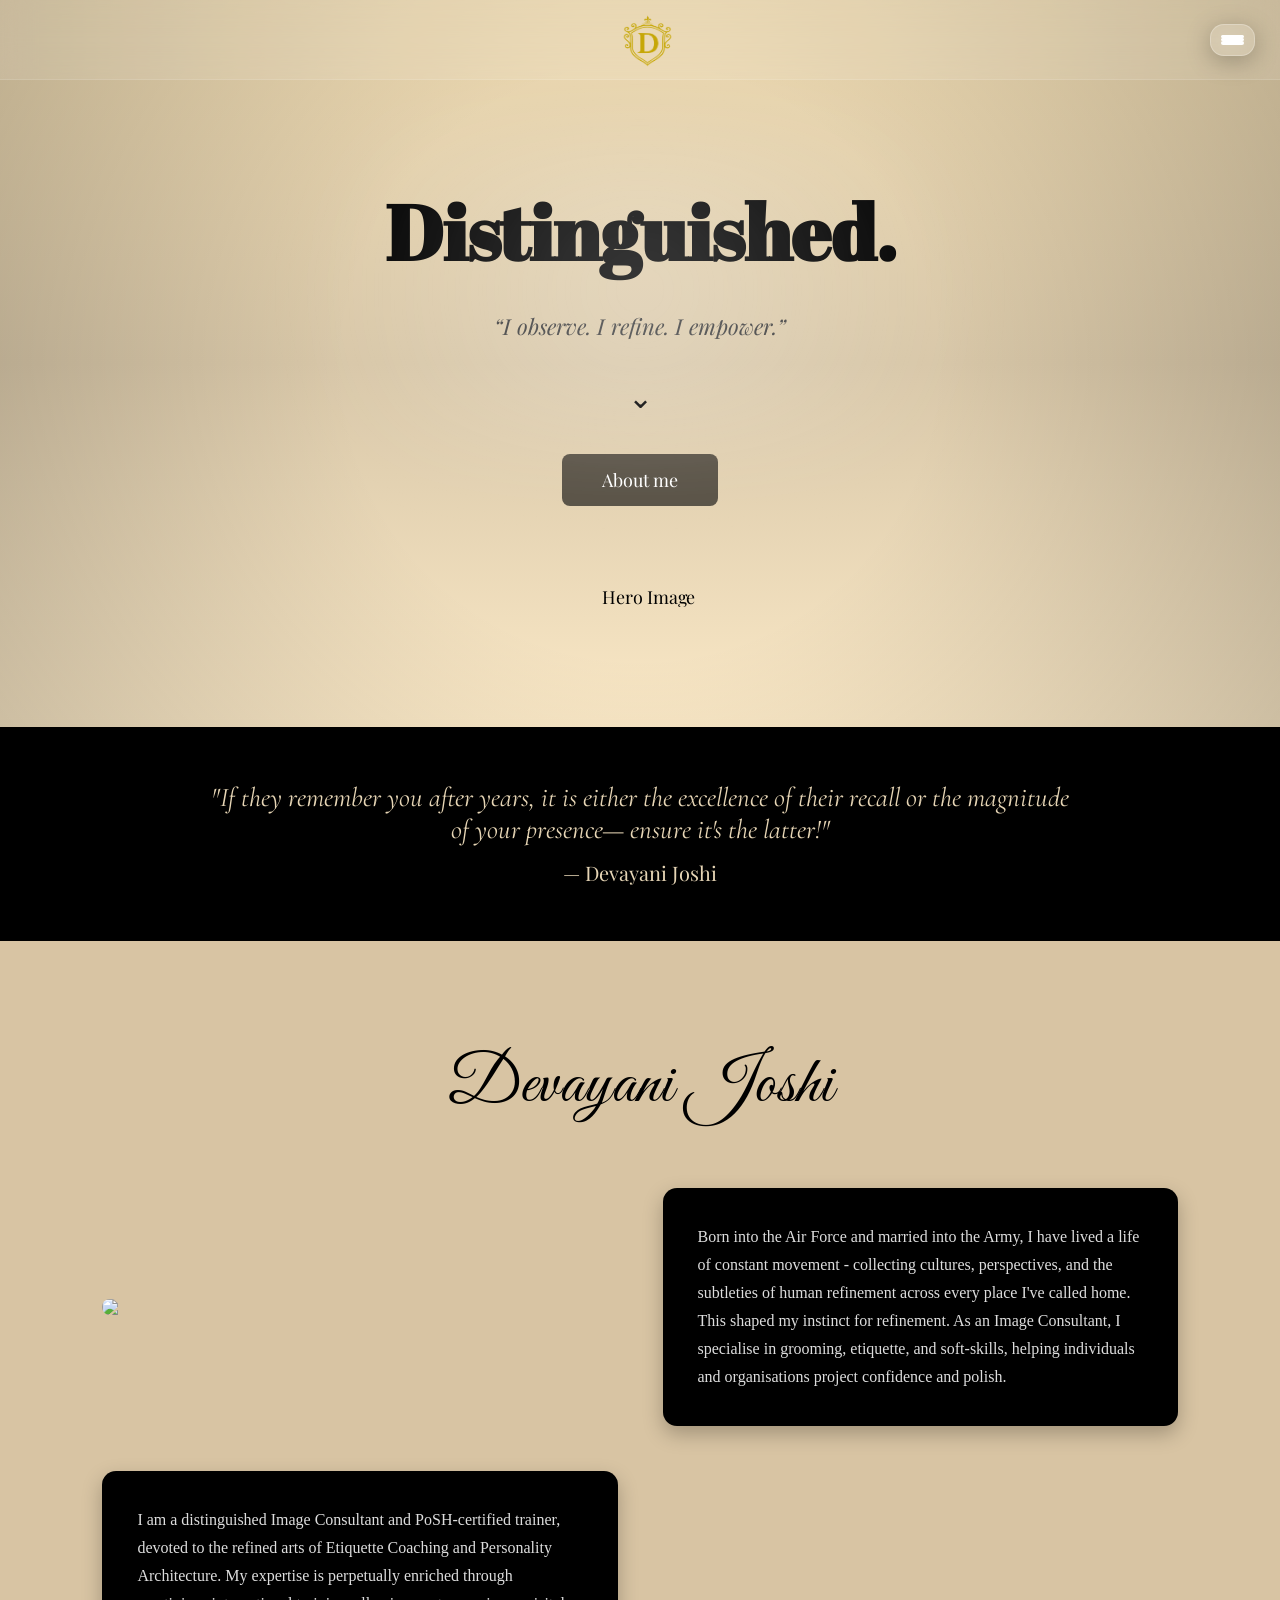
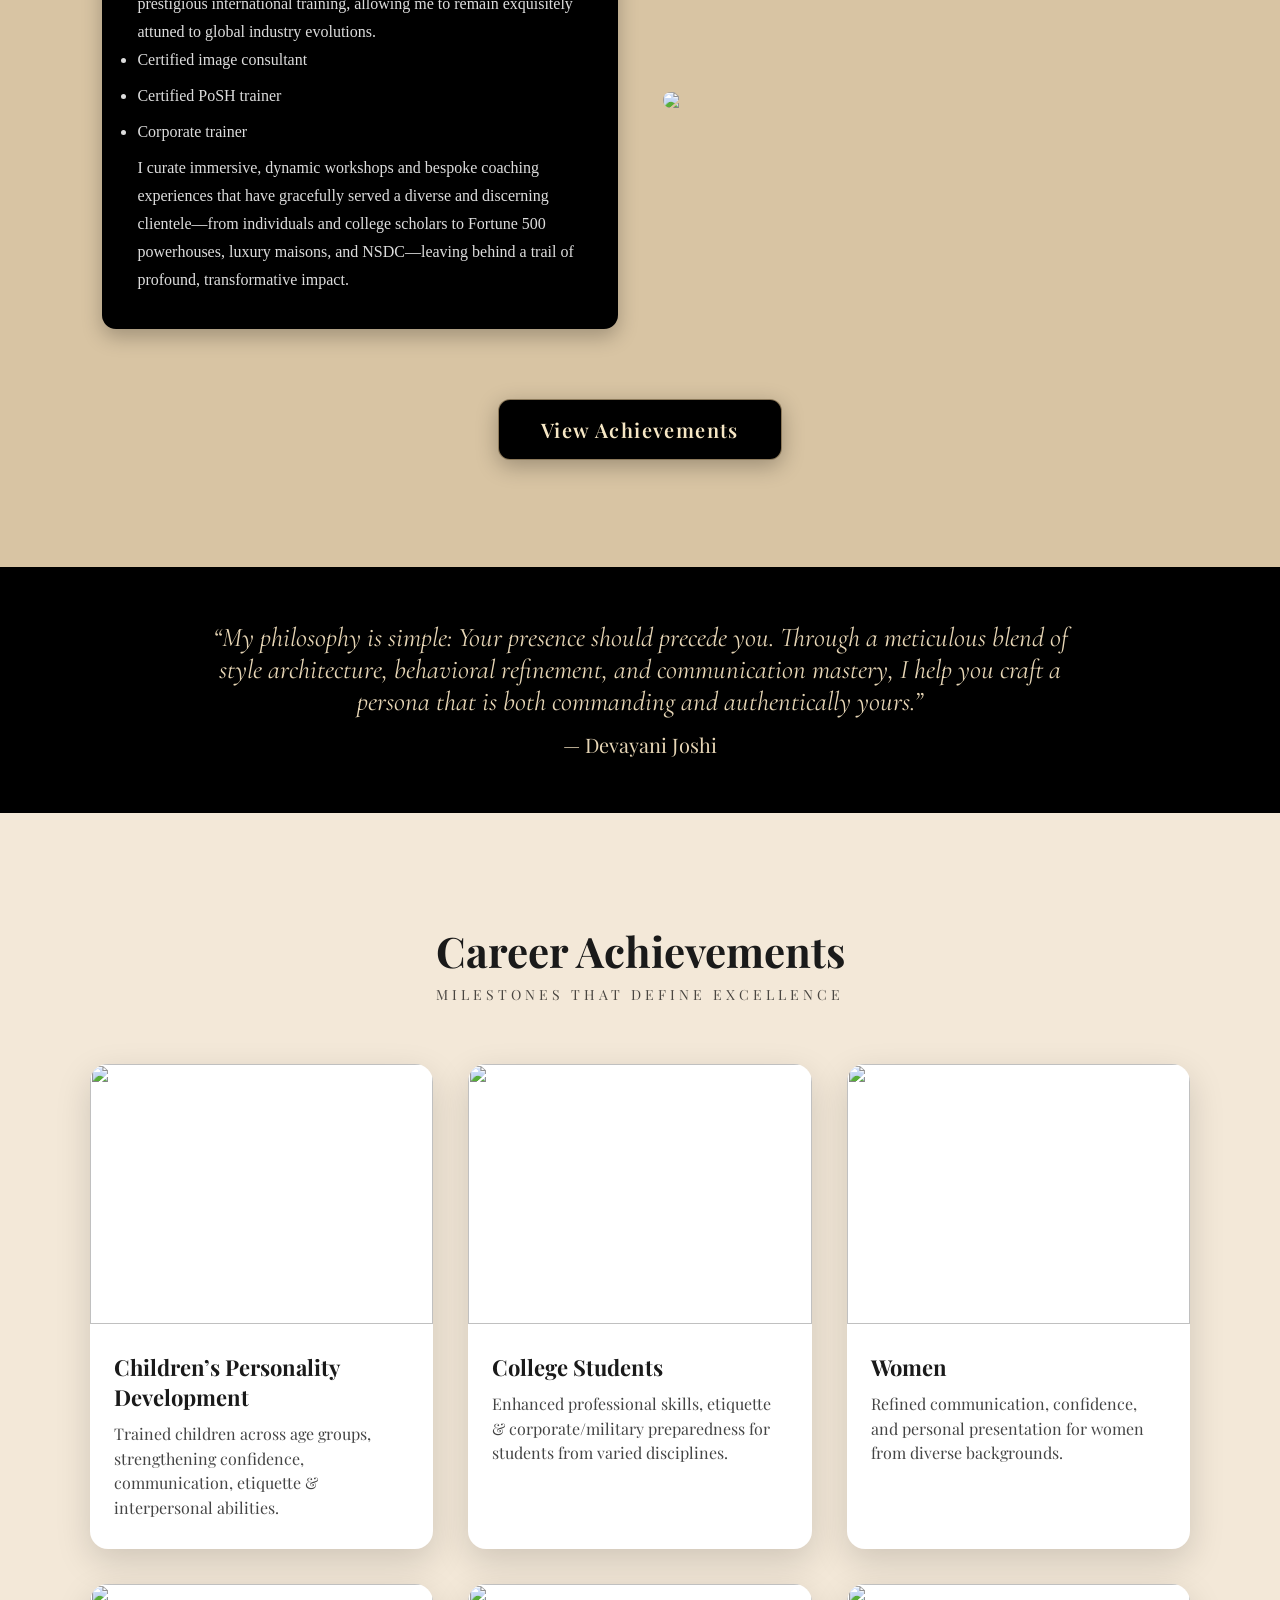
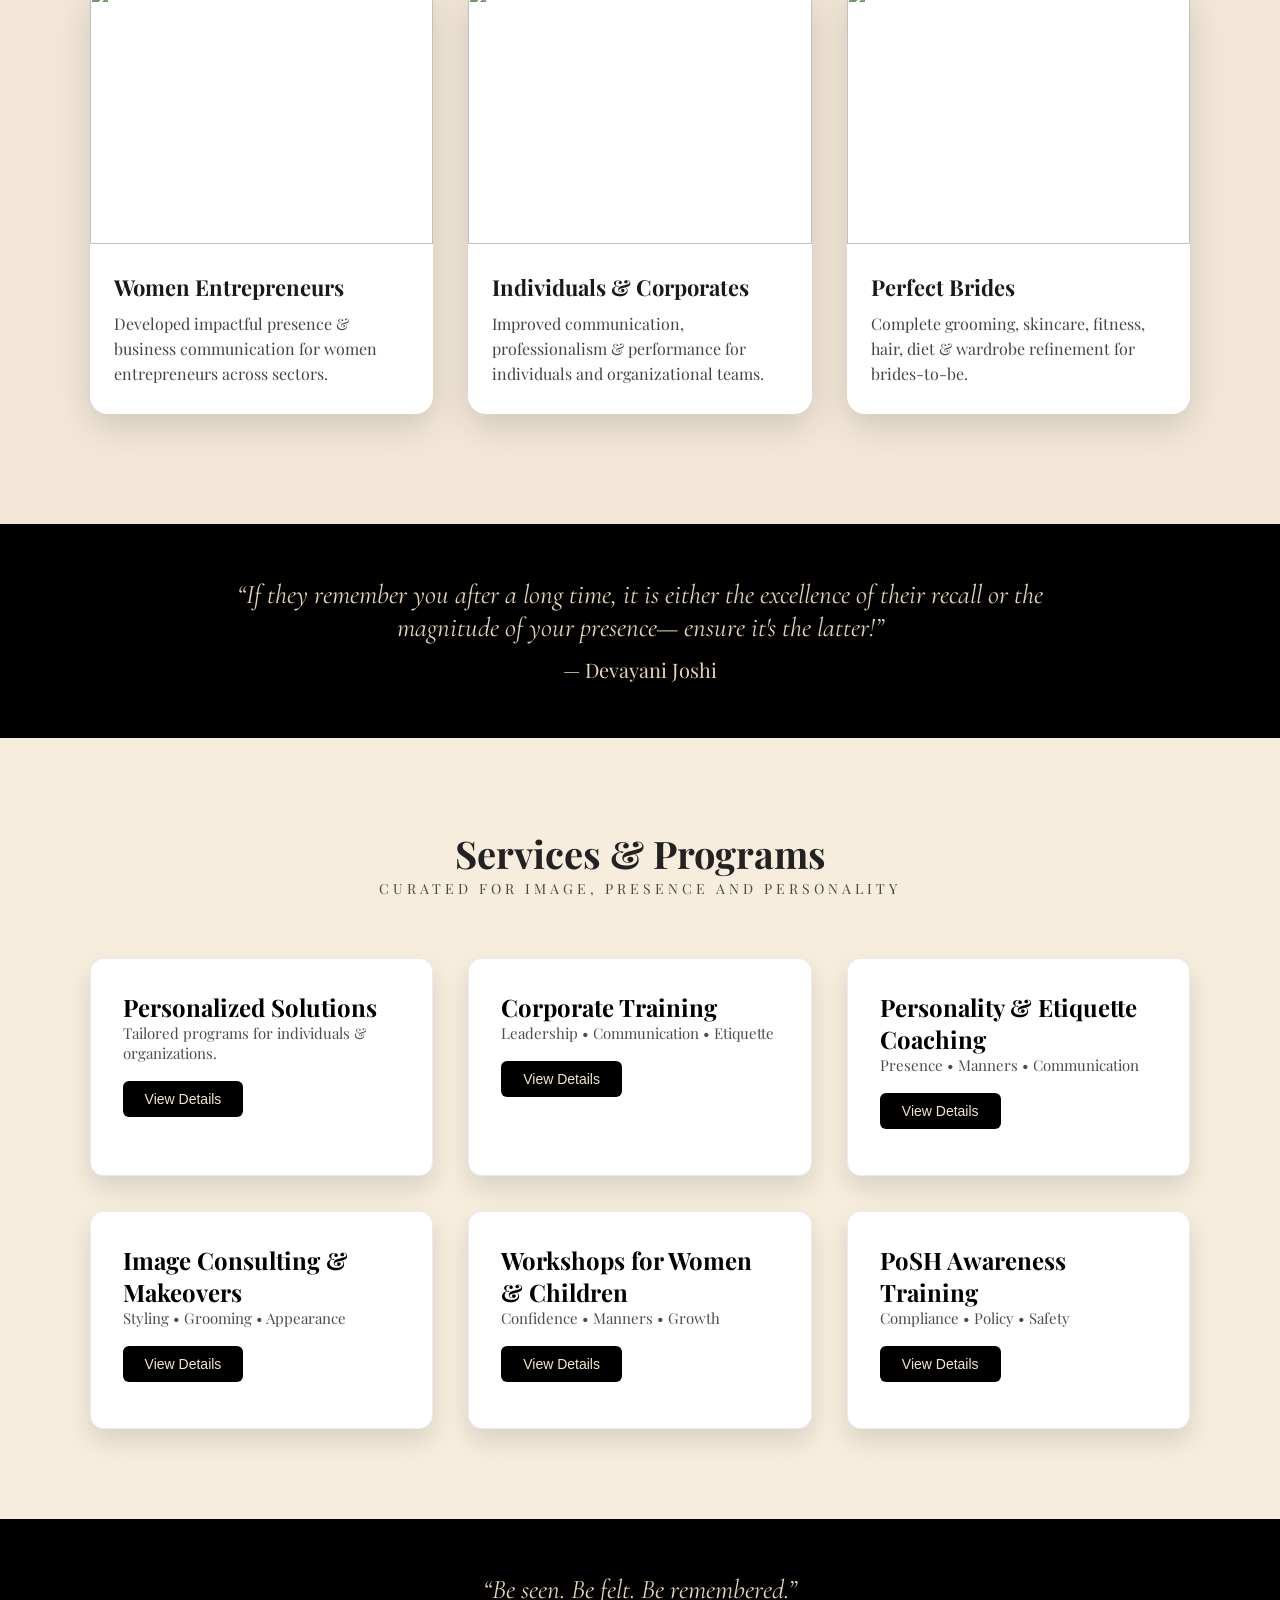
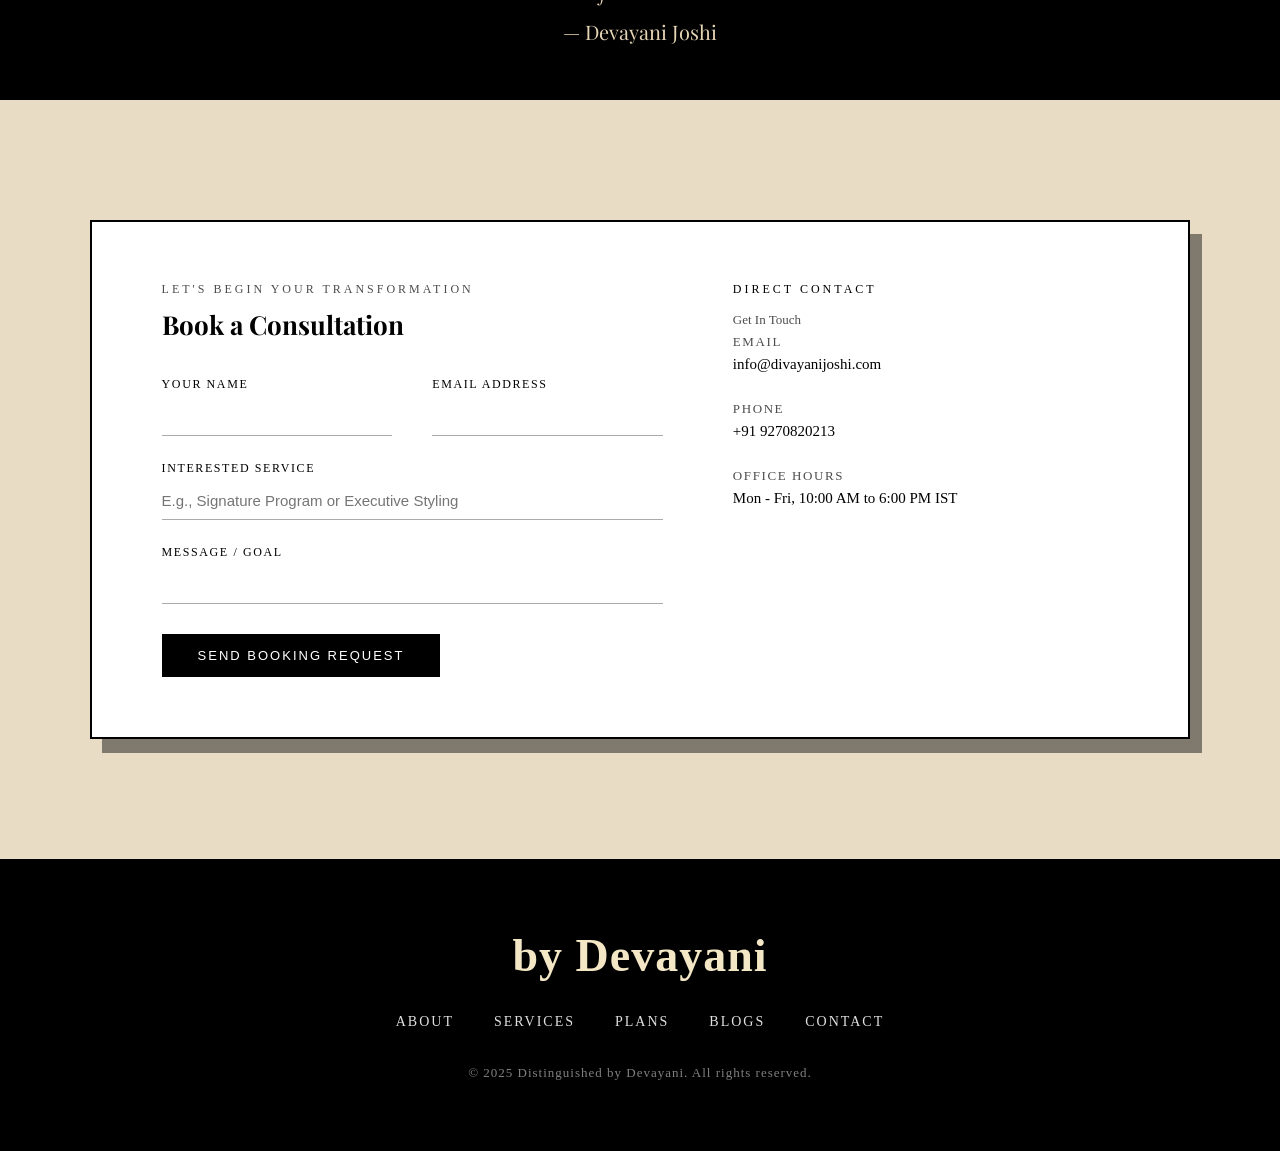
==== commit 96acf9ad: "Add files via upload" ====
--- a/index.html
+++ b/index.html
@@ -129,7 +129,7 @@
 
 
 <!-- ========================= ACHIEVEMENTS SECTION ========================= -->
- 
+
 <section id="achievements" class="achievement-new-section">
 
     <div class="ach-header">
@@ -326,160 +326,6 @@
 
         <p class="quote-author">— Devayani Joshi</p>
     </div>
-</section>
-
-<!-- ========================= MEMBERSHIP SECTION ========================= -->
-<section id="pricing" class="membership-section">
-
-    <div class="membership-header">
-        <h2 class="membership-title">Membership Plans</h2>
-        <p class="membership-subtitle">Flexible options for ongoing transformation.</p>
-    </div>
-
-    <!-- Arrows ABOVE Cards -->
-    <div class="membership-arrows">
-        <button class="arrow-btn left-slide">‹</button>
-        <button class="arrow-btn right-slide">›</button>
-    </div>
-
-    <!-- MAIN SLIDER -->
-    <div class="membership-slider">
-
-        <!-- CARD 1 — WHITE -->
-        <div class="plan-card white-card">
-            <h3 class="plan-title">Executive Presence</h3>
-            <p class="plan-price">₹25,000 – ₹40,000</p>
-
-            <ul class="plan-list">
-                <li>Leadership</li>
-                <li>Communication</li>
-                <li>Etiquette</li>
-                <li>Image consulting (5 sessions)</li>
-            </ul>
-
-            <p class="plan-footer">Corporate Leaders / Managers</p>
-        </div>
-
-        <!-- CARD 2 — BLACK -->
-        <div class="plan-card black-card">
-            <div class="popular-tag">MOST POPULAR</div>
-
-            <h3 class="plan-title">Professional Makeover</h3>
-            <p class="plan-price">₹15,000 – ₹25,000</p>
-
-            <ul class="plan-list">
-                <li>Wardrobe audit</li>
-                <li>Styling</li>
-                <li>Grooming</li>
-                <li>Personal shopping (3 sessions)</li>
-            </ul>
-
-            <p class="plan-footer">Join Signature Program</p>
-        </div>
-
-        <!-- CARD 3 -->
-        <div class="plan-card white-card">
-            <h3 class="plan-title">Bridal Transformation</h3>
-            <p class="plan-price">₹20,000 – ₹35,000</p>
-
-            <ul class="plan-list">
-                <li>Pre-wedding consultation</li>
-                <li>Styling</li>
-                <li>Makeup</li>
-                <li>Etiquette + trial</li>
-            </ul>
-
-            <p class="plan-footer">Brides-to-be</p>
-        </div>
-
-        <!-- CARD 4 -->
-        <div class="plan-card white-card">
-            <h3 class="plan-title">PoSH Compliance</h3>
-            <p class="plan-price">₹30,000 – ₹75,000</p>
-
-            <ul class="plan-list">
-                <li>Employee training</li>
-                <li>Manager training</li>
-                <li>ICC training</li>
-                <li>Policy review</li>
-                <li>Certification</li>
-            </ul>
-
-            <p class="plan-footer">Organizations (10+ employees)</p>
-        </div>
-
-    </div>
-
-</section>
-
-
-<!-- ========================= SELF HELP & GUIDES ========================= -->
-
-<section id="guide" class="guides-section">
-    <div class="guides-header">
-        <h2>Self-Help & Guides</h2>
-        <p class="guide-subtitle">LITTLE SHIFTS THAT MAKE A LASTING IMPRESSION</p>
-        <div class="guide-arrows">
-            <button class="guide-btn left-guide">&#8592;</button>
-            <button class="guide-btn right-guide">&#8594;</button>
-        </div>
-    </div>
-
-    <!-- SLIDER -->
-    <div class="guides-slider">
-
-        <!-- CARD 1 -->
-        <div class="guide-card">
-            <h4 class="guide-tag">MINDSET</h4>
-            <h3 class="guide-title">Power of First Impressions</h3>
-            <p class="guide-text">
-                How posture, tone, and grooming introduce you before you speak.
-            </p>
-            <a class="guide-link">Read Guide →</a>
-        </div>
-
-        <!-- CARD 2 -->
-        <div class="guide-card">
-            <h4 class="guide-tag">WARDROBE</h4>
-            <h3 class="guide-title">Essential Pieces</h3>
-            <p class="guide-text">
-                A minimal, versatile wardrobe that works from meetings to dinners.
-            </p>
-            <a class="guide-link">Read Guide →</a>
-        </div>
-
-        <!-- CARD 3 -->
-        <div class="guide-card">
-            <h4 class="guide-tag">PRESENCE</h4>
-            <h3 class="guide-title">Body Language</h3>
-            <p class="guide-text">
-                Subtle changes—eye contact, hand placement, stance—that shift perception.
-            </p>
-            <a class="guide-link">Read Guide →</a>
-        </div>
-
-        <!-- CARD 4 -->
-        <div class="guide-card">
-            <h4 class="guide-tag">ETIQUETTE</h4>
-            <h3 class="guide-title">Dining Grace</h3>
-            <p class="guide-text">
-                Understanding fine dining cues: cutlery, posture, and conversational tone.
-            </p>
-            <a class="guide-link">Read Guide →</a>
-        </div>
-
-        <!-- CARD 5 -->
-        <div class="guide-card">
-            <h4 class="guide-tag">CONFIDENCE</h4>
-            <h3 class="guide-title">Quiet Confidence</h3>
-            <p class="guide-text">
-                The art of being impactful without being loud or overpowering.
-            </p>
-            <a class="guide-link">Read Guide →</a>
-        </div>
-
-    </div>
-
 </section>
 
 <!-- ========================= BOOK A CONSULTATION ========================= -->
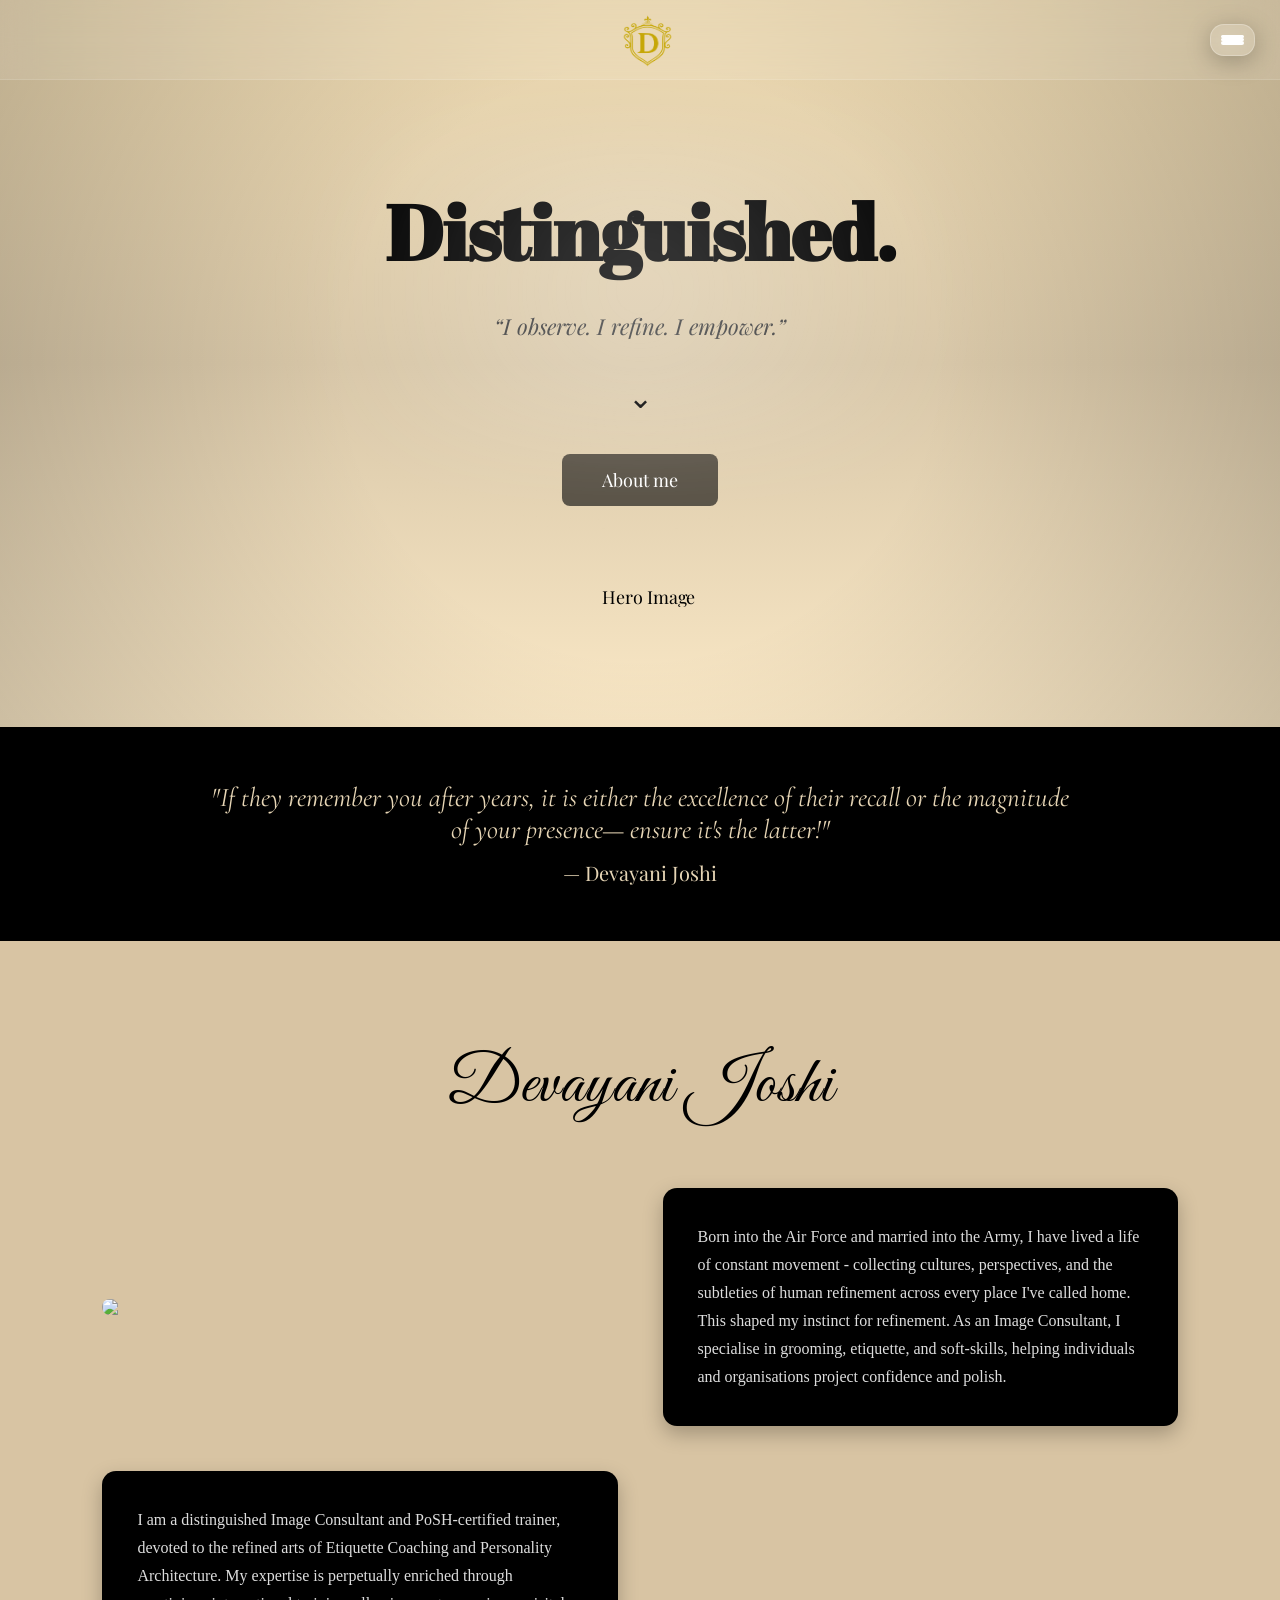
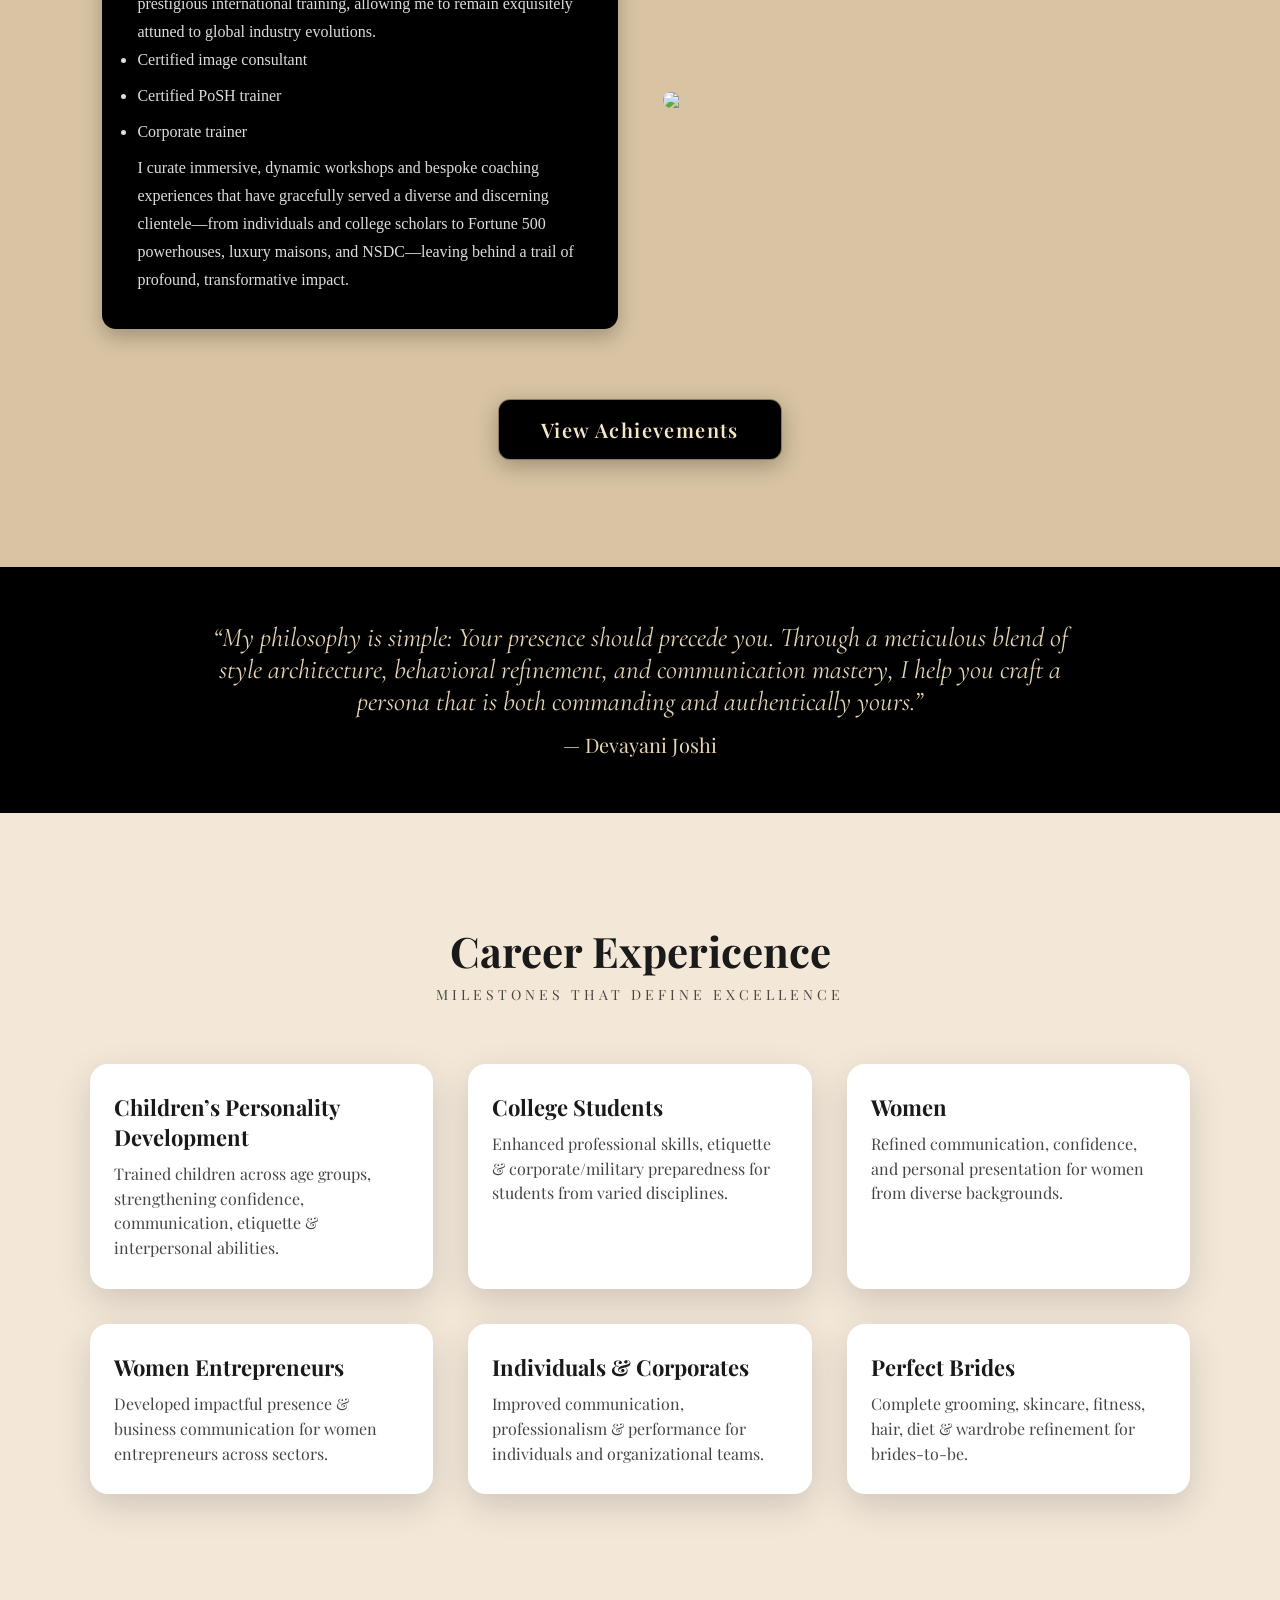
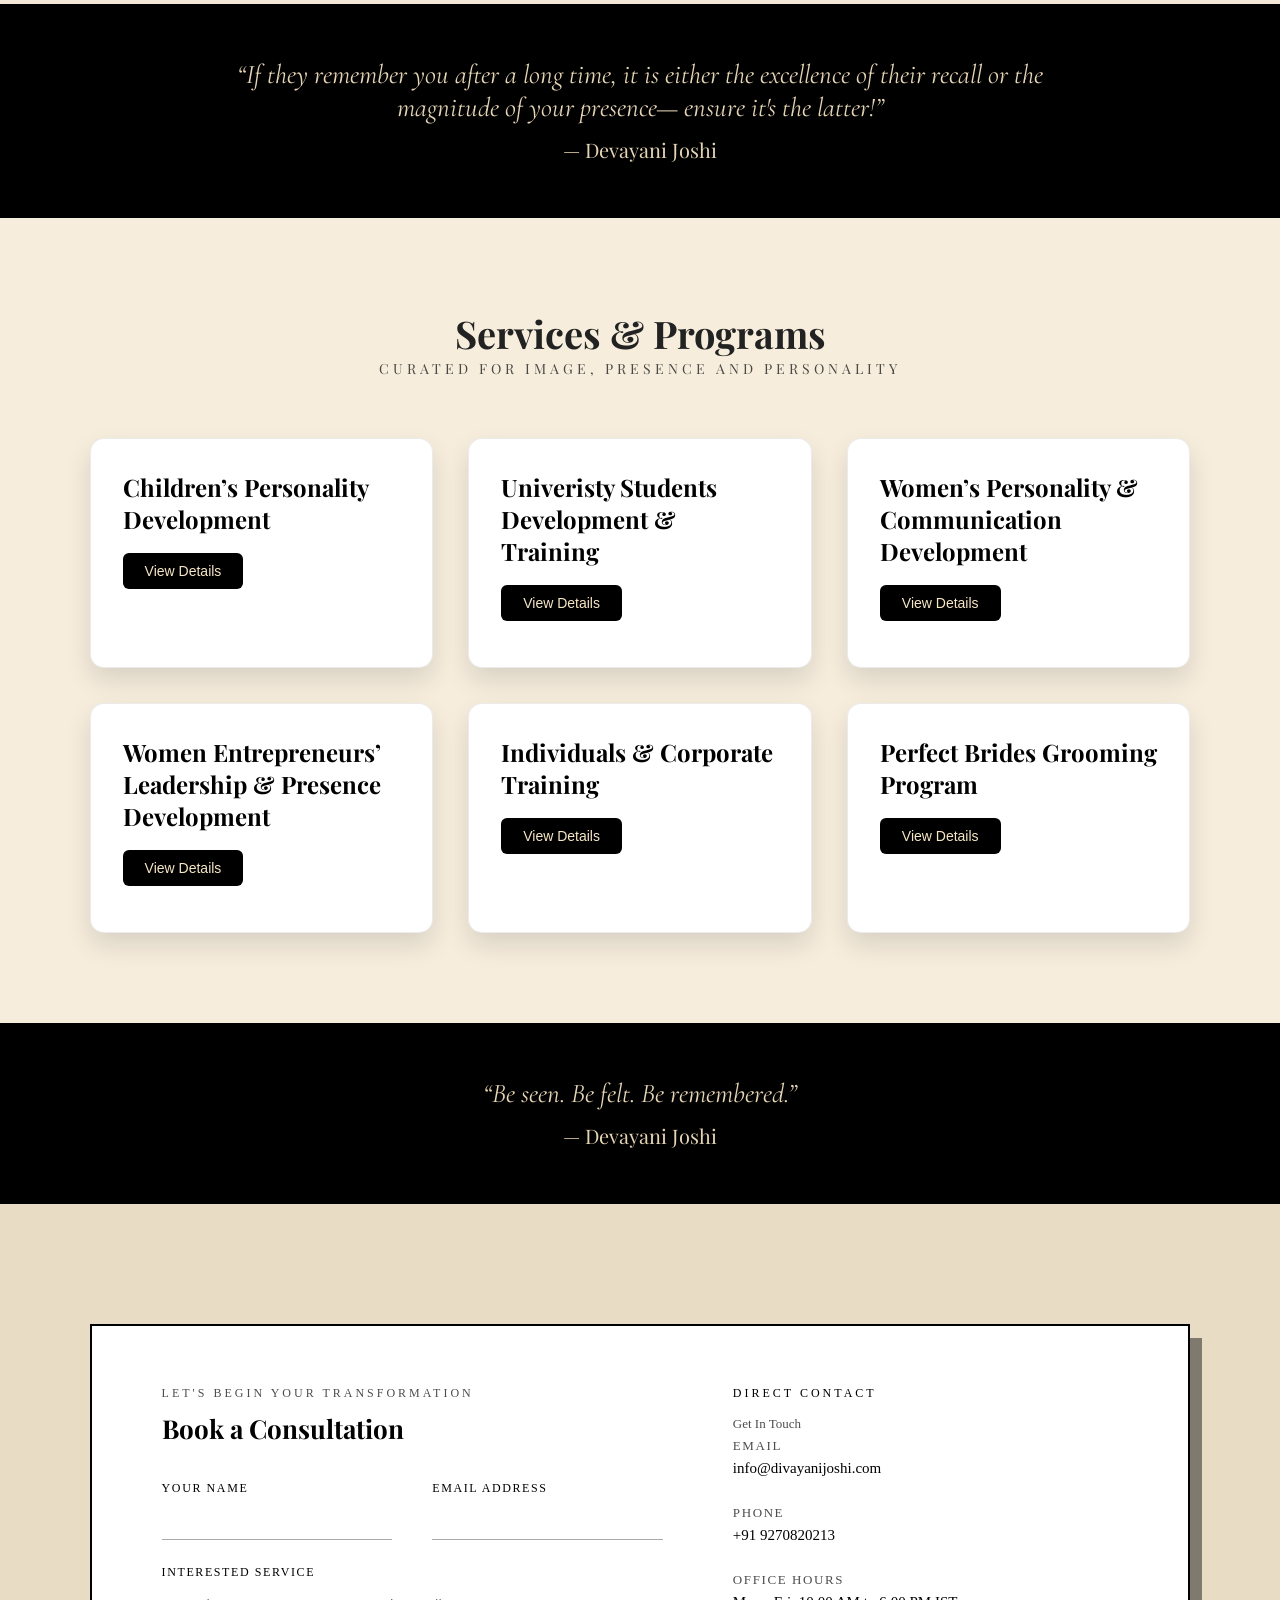
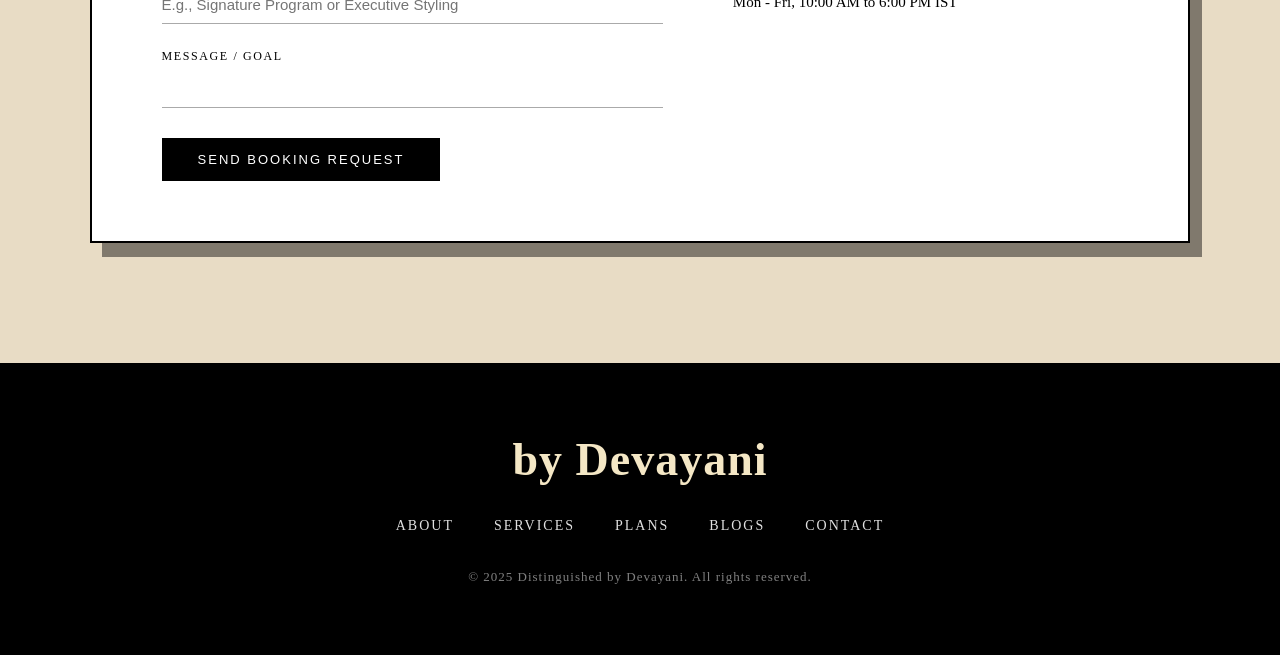
==== commit 75f587c6: "Add files via upload" ====
--- a/index.html
+++ b/index.html
@@ -14,6 +14,7 @@
 <body>
 
 <!-- ========================= NAVBAR ========================= -->
+
 <header class="navbar">
 
     <!-- LEFT EMPTY SPACE (for balance) -->
@@ -48,6 +49,7 @@
 </nav>
 
 <!-- ========================= HERO SECTION ========================= -->
+
 <section class="new-hero"  id="hero">
 
     <div class="hero-inner">
@@ -64,6 +66,7 @@
 </section>
 
 <!-- ========================= QUOTE BANNER SECTION ========================= -->
+
 <section class="quote-banner fade-in-up">
     <div class="quote-banner-content">
         <p class="quote-text">
@@ -74,7 +77,6 @@
     </div>
 </section>
 
-
 <!-- ========================= ABOUT SECTION ========================= -->
 
 <section id="about" class="about-section">
@@ -116,9 +118,10 @@
     <a href="#achievements" class="achieve-btn">View Achievements</a>
 </div>
 
-
-</section>
+</section>
+
 <!-- ========================= QUOTE BANNER SECTION ========================= -->
+
 <section class="quote-banner fade-in-up">
     <div class="quote-banner-content">
         <p class="quote-text">
@@ -127,23 +130,18 @@
     </div>
 </section>
 
-
 <!-- ========================= ACHIEVEMENTS SECTION ========================= -->
 
 <section id="achievements" class="achievement-new-section">
 
     <div class="ach-header">
-        <h2 class="ach-title">Career Achievements</h2>
+        <h2 class="ach-title">Career Expericence</h2>
         <p class="ach-subtitle">MILESTONES THAT DEFINE EXCELLENCE</p>
     </div>
-
     <div class="achievements-new-grid">
 
         <!-- CARD 1 -->
         <div class="ach-new-card reveal-ach">
-            <div class="ach-img-wrap">
-                <img src="./media1.jpg" alt="">
-            </div>
             <div class="ach-info">
                 <h3>Children’s Personality Development</h3>
                 <p>Trained children across age groups, strengthening confidence, communication, etiquette & interpersonal abilities.</p>
@@ -152,9 +150,7 @@
 
         <!-- CARD 2 -->
         <div class="ach-new-card reveal-ach">
-            <div class="ach-img-wrap">
-                <img src="./media2.jpg" alt="">
-            </div>
+          
             <div class="ach-info">
                 <h3>College Students</h3>
                 <p>Enhanced professional skills, etiquette & corporate/military preparedness for students from varied disciplines.</p>
@@ -163,9 +159,7 @@
 
         <!-- CARD 3 -->
         <div class="ach-new-card reveal-ach">
-            <div class="ach-img-wrap">
-                <img src="./media3.jpg" alt="">
-            </div>
+        
             <div class="ach-info">
                 <h3>Women</h3>
                 <p>Refined communication, confidence, and personal presentation for women from diverse backgrounds.</p>
@@ -174,9 +168,7 @@
 
         <!-- CARD 4 -->
         <div class="ach-new-card reveal-ach">
-            <div class="ach-img-wrap">
-                <img src="./media4.jpg" alt="">
-            </div>
+            
             <div class="ach-info">
                 <h3>Women Entrepreneurs</h3>
                 <p>Developed impactful presence & business communication for women entrepreneurs across sectors.</p>
@@ -185,9 +177,7 @@
 
         <!-- CARD 5 -->
         <div class="ach-new-card reveal-ach">
-            <div class="ach-img-wrap">
-                <img src="./media5.jpg" alt="">
-            </div>
+           
             <div class="ach-info">
                 <h3>Individuals & Corporates</h3>
                 <p>Improved communication, professionalism & performance for individuals and organizational teams.</p>
@@ -196,21 +186,17 @@
 
         <!-- CARD 6 -->
         <div class="ach-new-card reveal-ach">
-            <div class="ach-img-wrap">
-                <img src="./media6.jpg" alt="">
-            </div>
+          
             <div class="ach-info">
                 <h3>Perfect Brides</h3>
                 <p>Complete grooming, skincare, fitness, hair, diet & wardrobe refinement for brides-to-be.</p>
             </div>
         </div>
-
-    </div>
-
-</section>
-
+    </div>
+</section>
 
 <!-- ========================= QUOTE BANNER SECTION ========================= -->
+
 <section class="quote-banner fade-in-up">
     <div class="quote-banner-content">
         <p class="quote-text">
@@ -219,8 +205,8 @@
     </div>
 </section>
 
-
 <!-- ========================= SERVICES SECTION ========================= -->
+
 <section id="services" class="services-section">
 
     <div class="services-header">
@@ -232,8 +218,8 @@
 
         <!-- SERVICE 1 -->
         <div class="service-card-new reveal-service">
-            <h3 class="service-title">Personalized Solutions</h3>
-            <p class="service-short">Tailored programs for individuals & organizations.</p>
+            <h3 class="service-title">Children’s Personality Development</h3>
+            <p class="service-short"></p>
 
             <button class="service-btn" onclick="toggleService(this)">View Details</button>
 
@@ -246,8 +232,8 @@
 
         <!-- SERVICE 2 -->
         <div class="service-card-new reveal-service">
-            <h3 class="service-title">Corporate Training</h3>
-            <p class="service-short">Leadership • Communication • Etiquette</p>
+            <h3 class="service-title">Univeristy Students Development & Training</h3>
+            <p class="service-short"></p>
 
             <button class="service-btn" onclick="toggleService(this)">View Details</button>
 
@@ -261,8 +247,8 @@
 
         <!-- SERVICE 3 -->
         <div class="service-card-new reveal-service">
-            <h3 class="service-title">Personality & Etiquette Coaching</h3>
-            <p class="service-short">Presence • Manners • Communication</p>
+            <h3 class="service-title">Women’s Personality & Communication Development</h3>
+            <p class="service-short"></p>
 
             <button class="service-btn" onclick="toggleService(this)">View Details</button>
 
@@ -275,8 +261,8 @@
 
         <!-- SERVICE 4 -->
         <div class="service-card-new reveal-service">
-            <h3 class="service-title">Image Consulting & Makeovers</h3>
-            <p class="service-short">Styling • Grooming • Appearance</p>
+            <h3 class="service-title">Women Entrepreneurs’ Leadership & Presence Development</h3>
+            <p class="service-short"></p>
 
             <button class="service-btn" onclick="toggleService(this)">View Details</button>
 
@@ -289,8 +275,8 @@
 
         <!-- SERVICE 5 -->
         <div class="service-card-new reveal-service">
-            <h3 class="service-title">Workshops for Women & Children</h3>
-            <p class="service-short">Confidence • Manners • Growth</p>
+            <h3 class="service-title">Individuals & Corporate Training</h3>
+            <p class="service-short"></p>
 
             <button class="service-btn" onclick="toggleService(this)">View Details</button>
 
@@ -303,8 +289,8 @@
 
         <!-- SERVICE 6 -->
         <div class="service-card-new reveal-service">
-            <h3 class="service-title">PoSH Awareness Training</h3>
-            <p class="service-short">Compliance • Policy • Safety</p>
+            <h3 class="service-title">Perfect Brides Grooming Program</h3>
+            <p class="service-short"></p>
 
             <button class="service-btn" onclick="toggleService(this)">View Details</button>
 
@@ -314,11 +300,11 @@
                 <p><strong>Interactive Training:</strong> Case studies, scenarios & role-plays.</p>
             </div>
         </div>
-
     </div>
 </section>
 
 <!-- ========================= QUOTE BANNER SECTION ========================= -->
+
 <section class="quote-banner fade-in-up">
     <div class="quote-banner-content">
         <p class="quote-text">
@@ -397,6 +383,7 @@
 </section>
 
 <!-- ========================= FOOTER ========================= -->
+
 <footer class="site-footer">
 
     <h2 class="footer-logo">by Devayani</h2>
@@ -413,7 +400,6 @@
 
 </footer>
 
-
 <script src="script.js"></script>
 </body>
 </html>
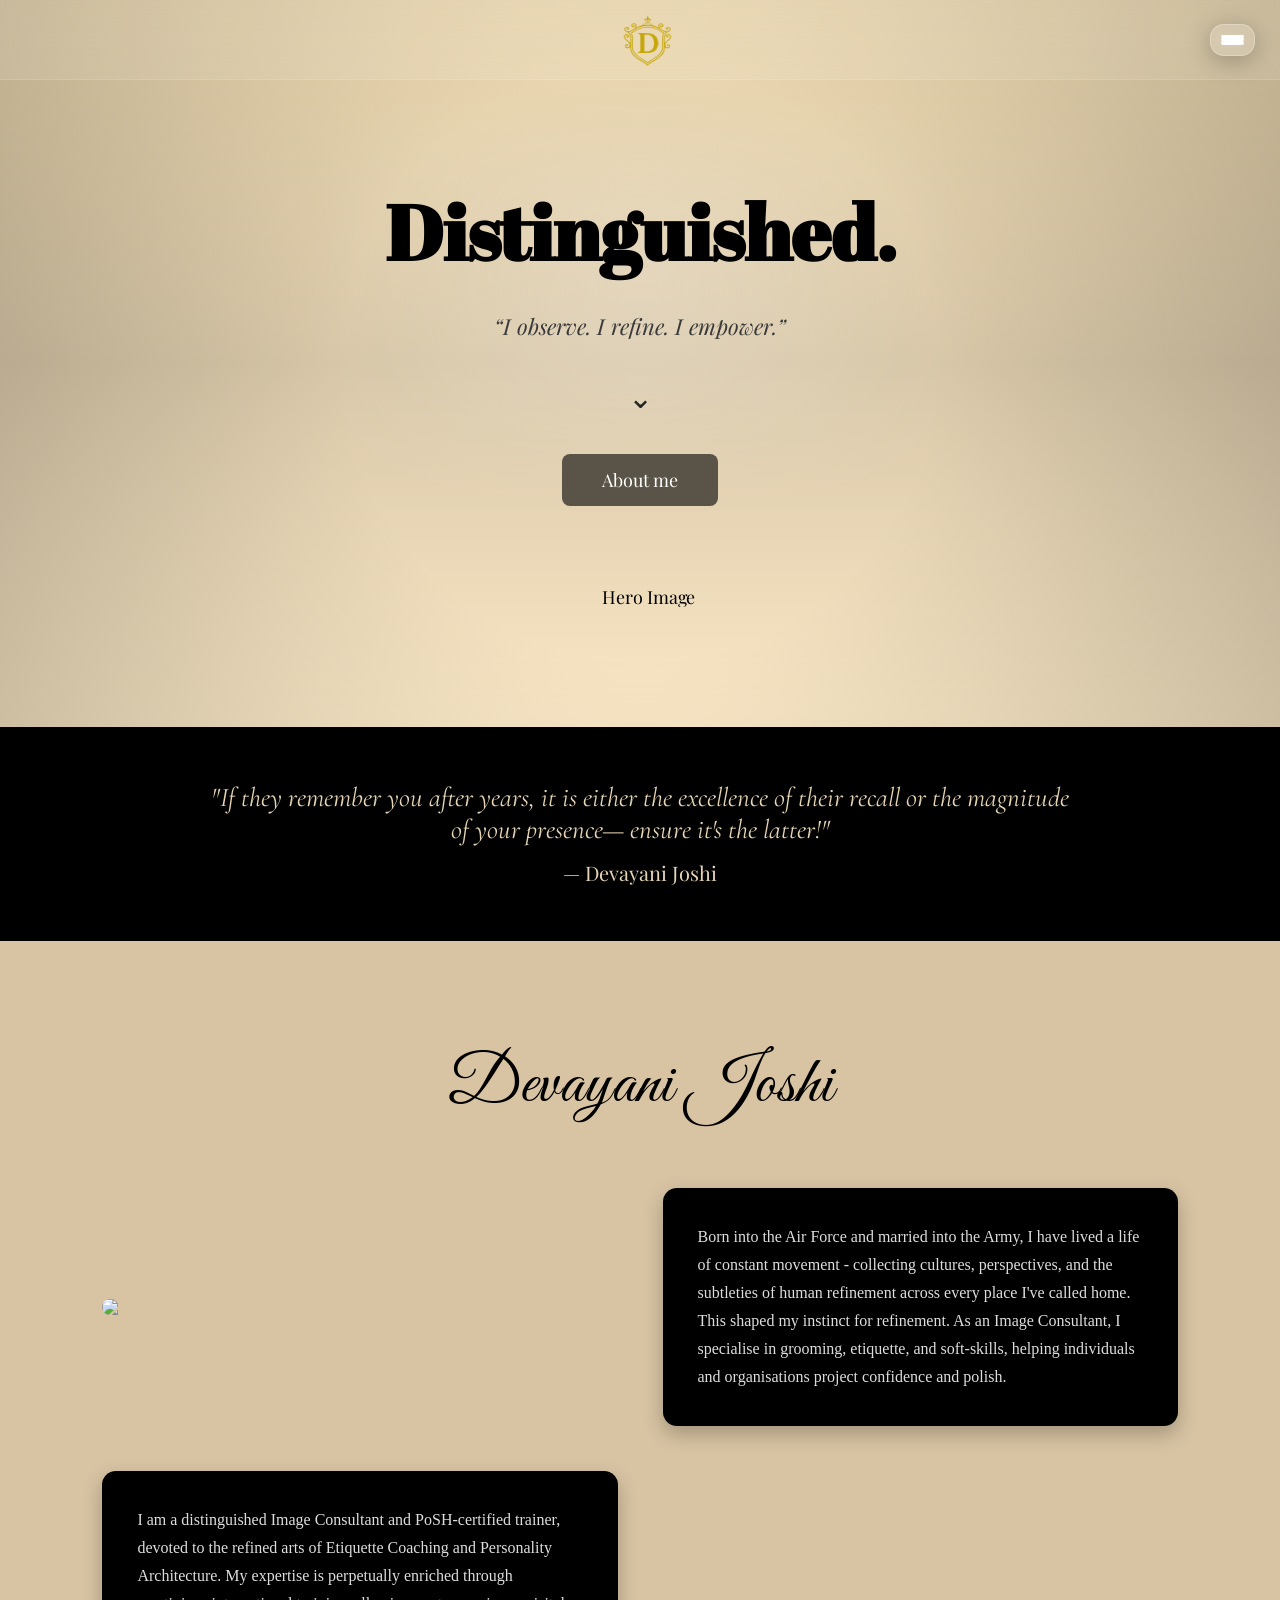
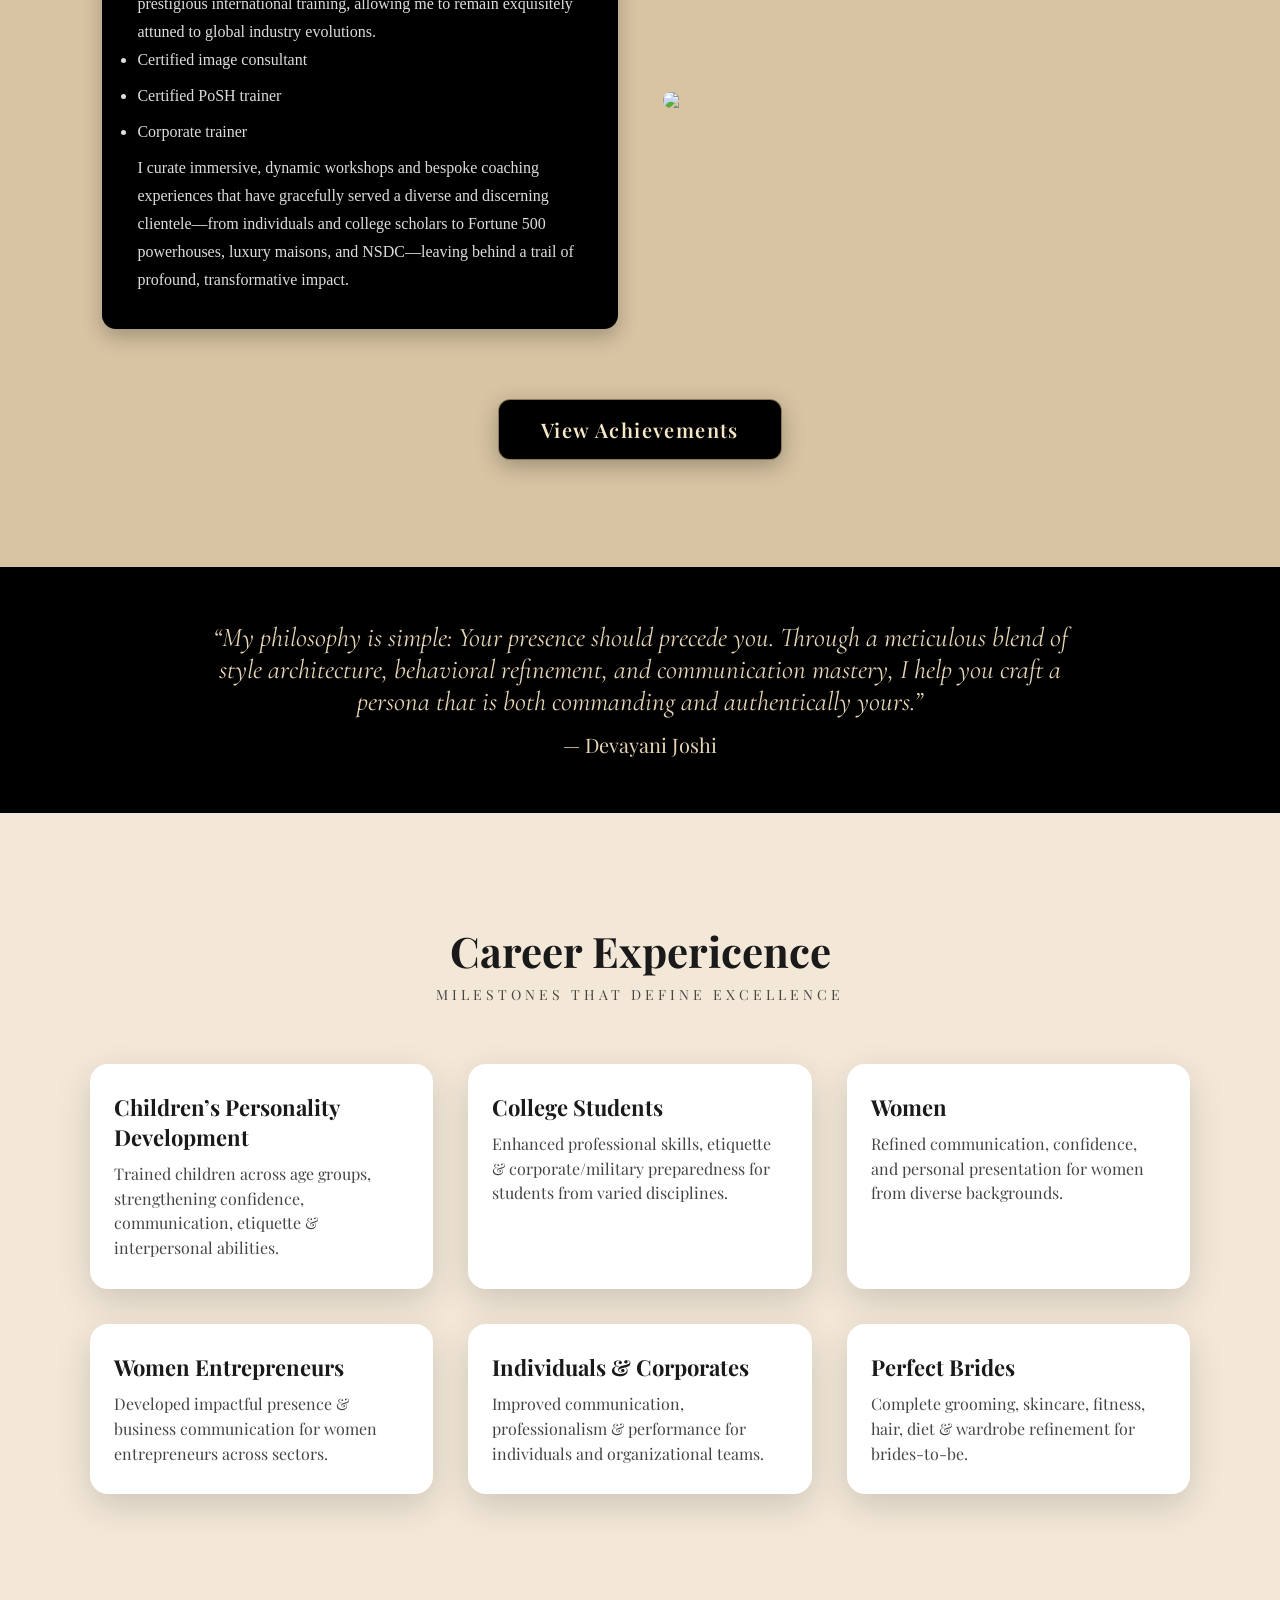
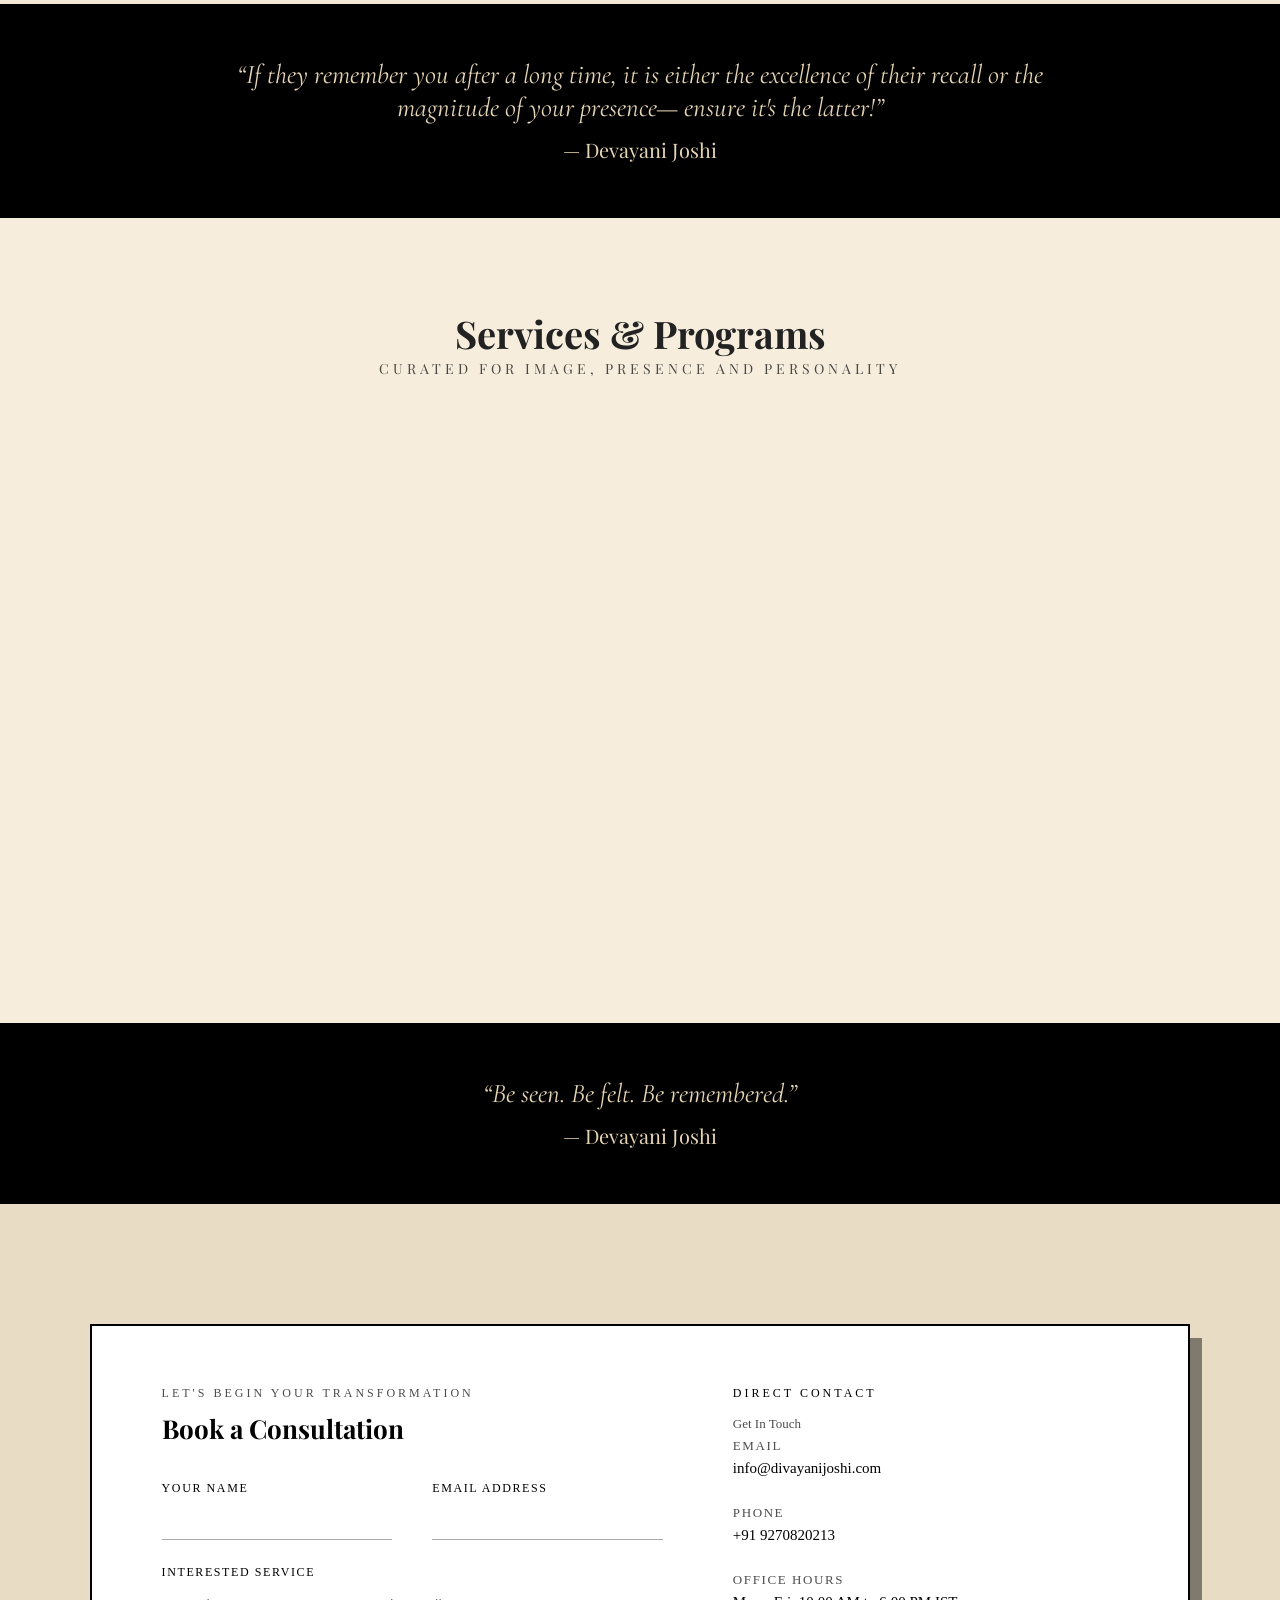
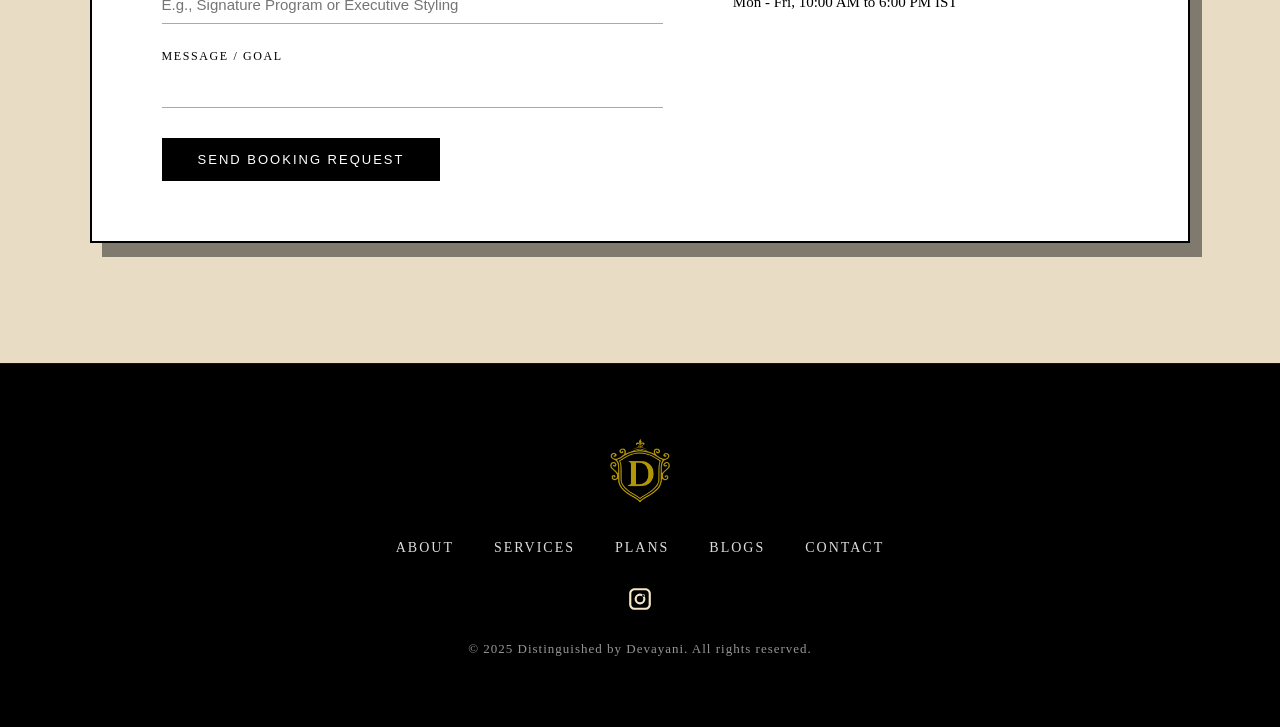
==== commit 25c5c0c2: "Add files via upload" ====
--- a/index.html
+++ b/index.html
@@ -386,8 +386,12 @@
 
 <footer class="site-footer">
 
-    <h2 class="footer-logo">by Devayani</h2>
-
+    <!-- LOGO -->
+    <div class="footer-logo">
+        <img src="./vector.png" alt="Distinguished Logo" class="footer-logo-img">
+    </div>
+
+    <!-- NAVIGATION LINKS -->
     <ul class="footer-menu">
         <li><a href="#about">About</a></li>
         <li><a href="#services">Services</a></li>
@@ -396,10 +400,24 @@
         <li><a href="#contact">Contact</a></li>
     </ul>
 
+    <!-- SOCIAL ICONS -->
+    <div class="footer-social">
+        <a href="https://www.instagram.com/distinguishedbydevayani?igsh=MWQzcjB3MjhibG44eA==" target="_blank" class="social-link">
+            <!-- Instagram SVG Icon -->
+            <svg height="26" viewBox="0 0 24 24" width="26" fill="#f4e7c5">
+                <path d="M7 2C4.243 2 2 4.243 2 7v10c0 2.757 2.243 5 5 5h10c2.757 
+                0 5-2.243 5-5V7c0-2.757-2.243-5-5-5H7zm10 2c1.654 0 
+                3 1.346 3 3v10c0 1.654-1.346 3-3 3H7c-1.654 0-3-1.346-3-3V7c0-1.654 
+                1.346-3 3-3h10zm-5 3a5 5 0 100 10 5 5 0 000-10zm0 
+                2a3 3 0 110 6 3 3 0 010-6zm4.5-.25a1.25 1.25 0 
+                11-2.5 0 1.25 1.25 0 012.5 0z"/>
+            </svg>
+        </a>
+    </div>
+
+    <!-- COPYRIGHT -->
     <p class="footer-copy">© 2025 Distinguished by Devayani. All rights reserved.</p>
 
 </footer>
 
-<script src="script.js"></script>
-</body>
 </html>
--- a/style.css
+++ b/style.css
@@ -1450,6 +1450,7 @@
         padding: 30px 20px;
     }
 }
+
 /* ========================= FOOTER ========================= */
 
 .site-footer {
@@ -1457,30 +1458,35 @@
     padding: 70px 20px;
     text-align: center;
     color: #d6d6d6;
-}
-
-/* Logo / Brand */
-.footer-logo {
-    font-family: "Vladimir Script", cursive;
-    font-size: 46px;
-    color: #f4e7c5;
+    border-top: 1px solid rgba(255,255,255,0.08);
+}
+
+/* LOGO */
+.footer-logo-img {
+    height: 70px;
+    width: auto;
     margin-bottom: 30px;
-    letter-spacing: 1px;
-}
-
-/* Menu */
+    filter: brightness(90%);
+    transition: 0.3s ease;
+}
+
+.footer-logo-img:hover {
+    filter: brightness(110%);
+}
+
+/* NAVIGATION MENU */
 .footer-menu {
     display: flex;
     justify-content: center;
     gap: 40px;
     list-style: none;
-    margin-bottom: 35px;
+    margin-bottom: 30px;
     padding: 0;
 }
 
 .footer-menu li a {
     text-decoration: none;
-    color: #e0e0e0;
+    color: #dcdcdc;
     font-size: 14px;
     letter-spacing: 2px;
     text-transform: uppercase;
@@ -1492,10 +1498,24 @@
     letter-spacing: 3px;
 }
 
-/* Copyright */
+/* SOCIAL ICONS */
+.footer-social {
+    margin-bottom: 25px;
+}
+
+.social-link svg {
+    transition: 0.3s ease;
+}
+
+.social-link:hover svg {
+    fill: #fff;
+    transform: scale(1.12);
+}
+
+/* COPYRIGHT */
 .footer-copy {
     font-size: 13px;
-    opacity: 0.6;
+    opacity: 0.7;
     letter-spacing: 1px;
 }
 
@@ -1504,11 +1524,11 @@
 @media (max-width: 768px) {
     .footer-menu {
         flex-direction: column;
-        gap: 15px;
-    }
-
-    .footer-logo {
-        font-size: 38px;
+        gap: 16px;
+    }
+
+    .footer-logo-img {
+        height: 60px;
     }
 
     .footer-copy {
@@ -1517,11 +1537,11 @@
 }
 
 @media (max-width: 480px) {
-    .footer-logo {
-        font-size: 32px;
-    }
-
     .footer-menu li a {
         font-size: 13px;
     }
-}
+
+    .footer-logo-img {
+        height: 50px;
+    }
+}
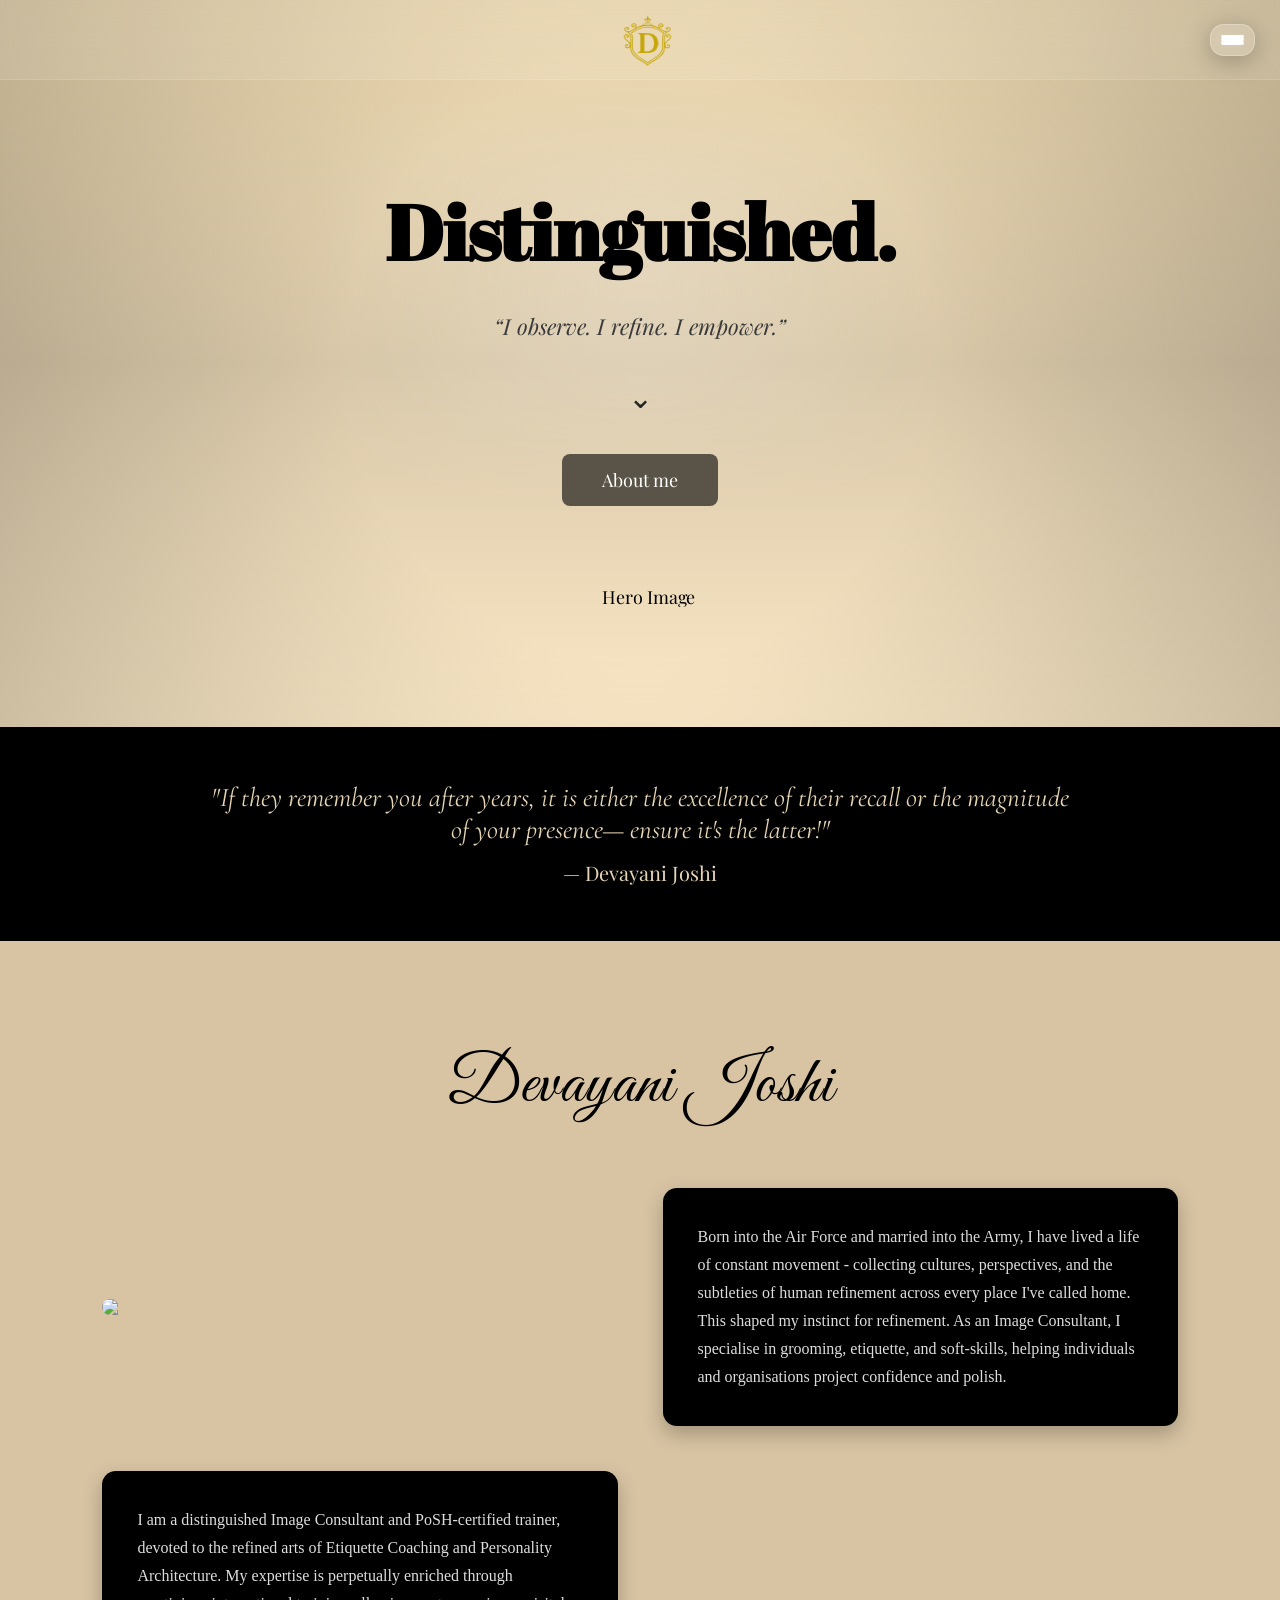
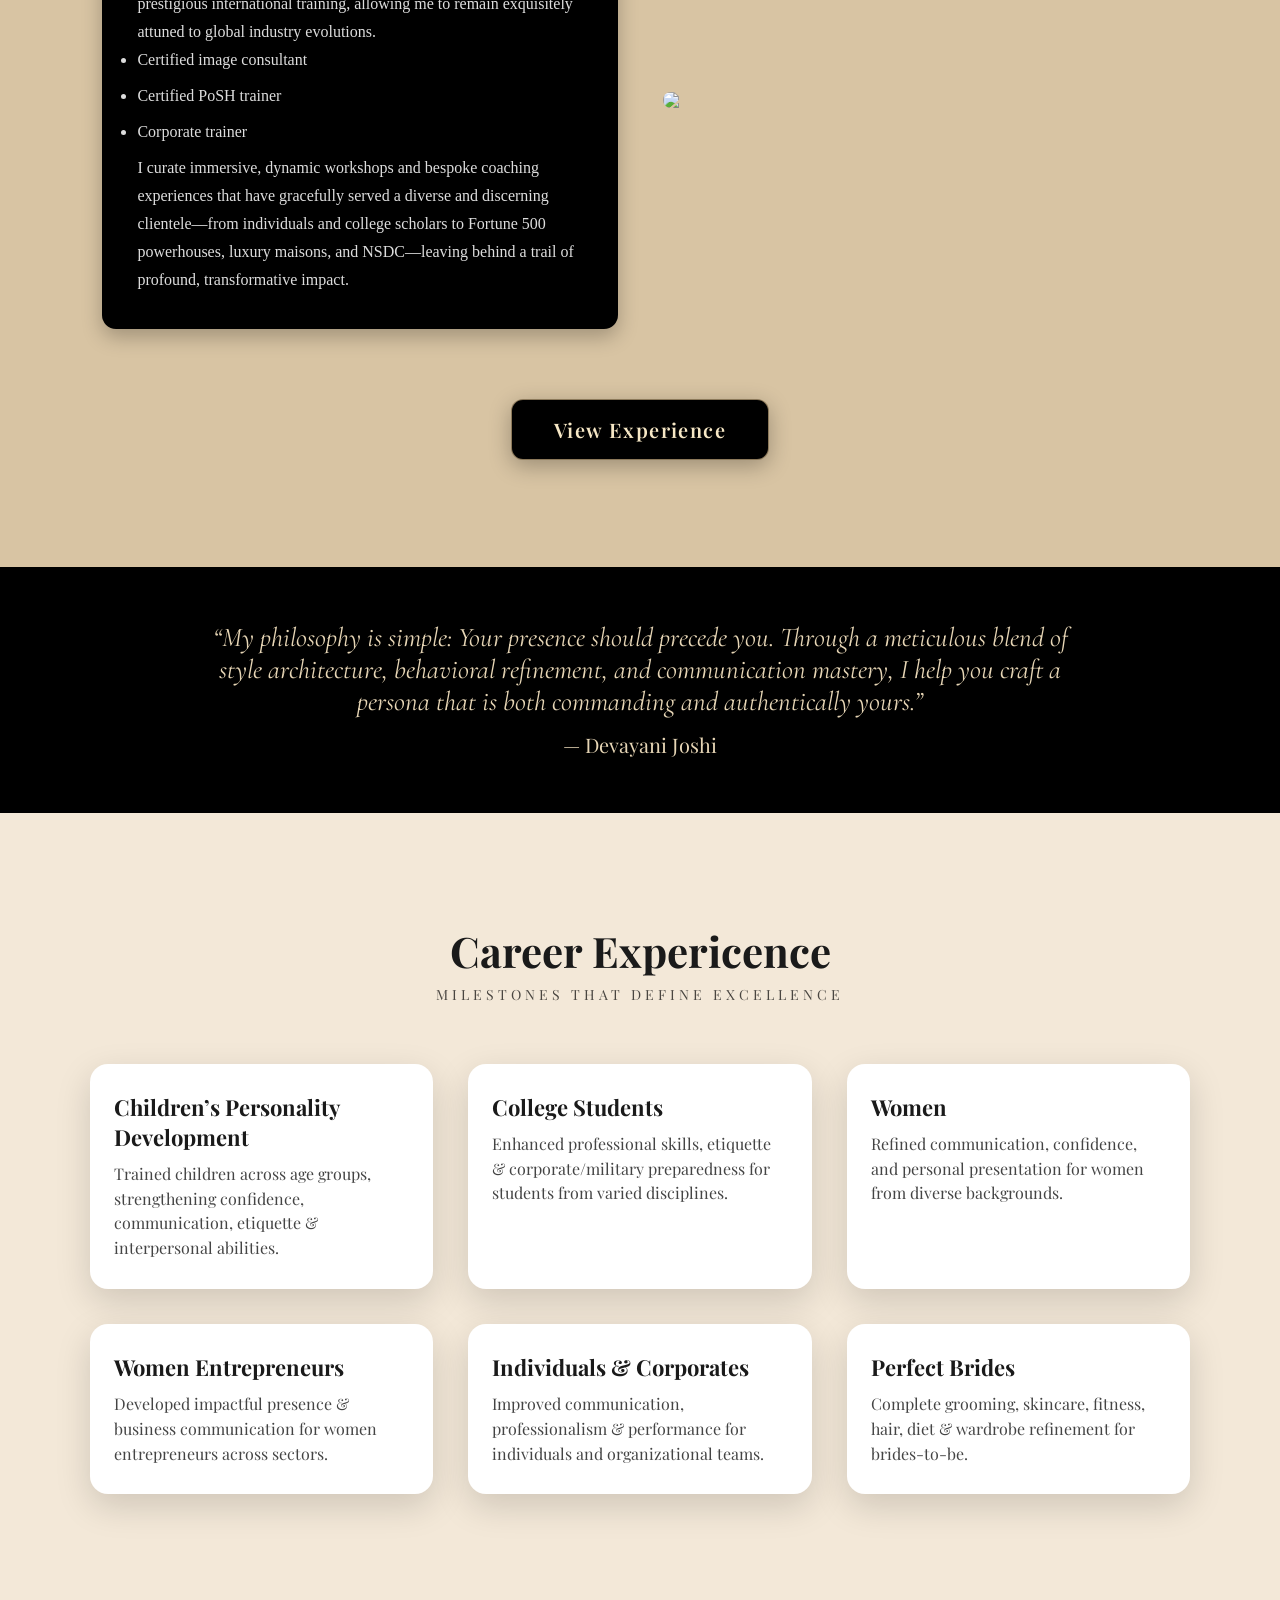
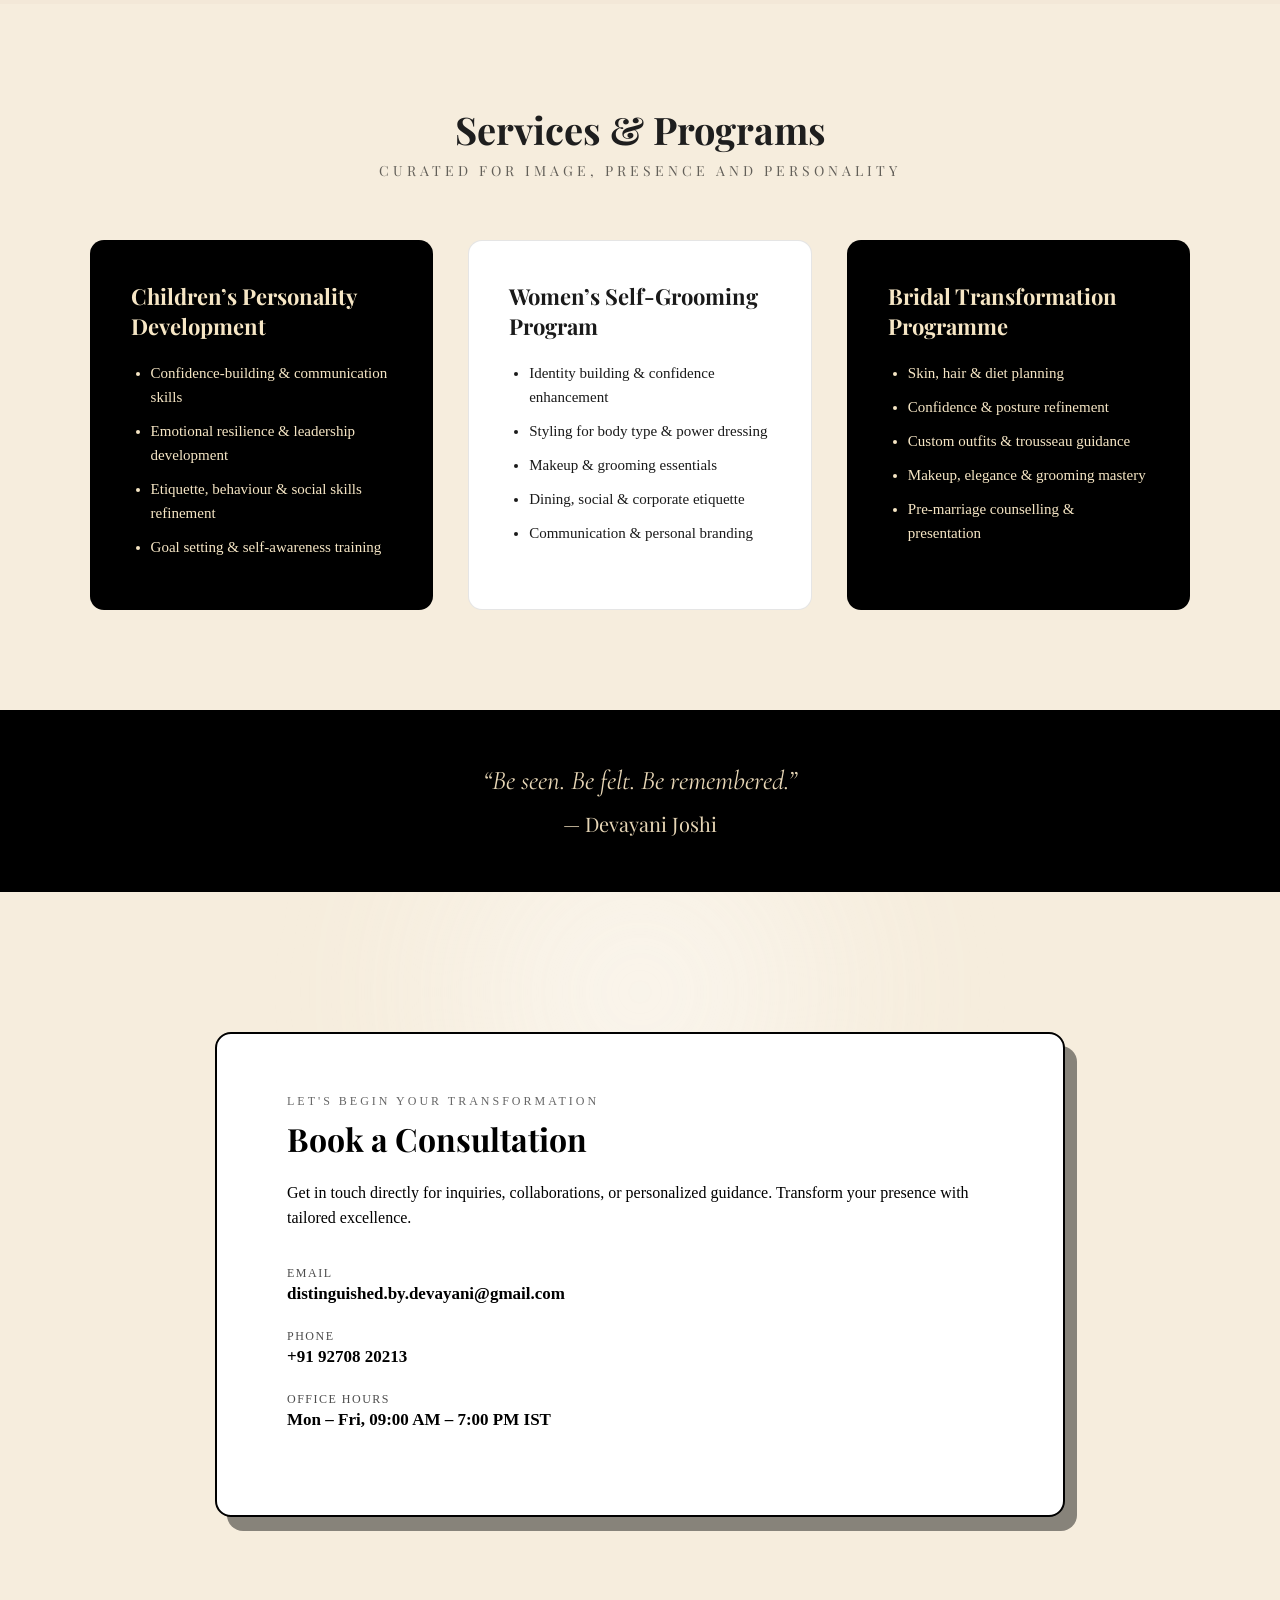
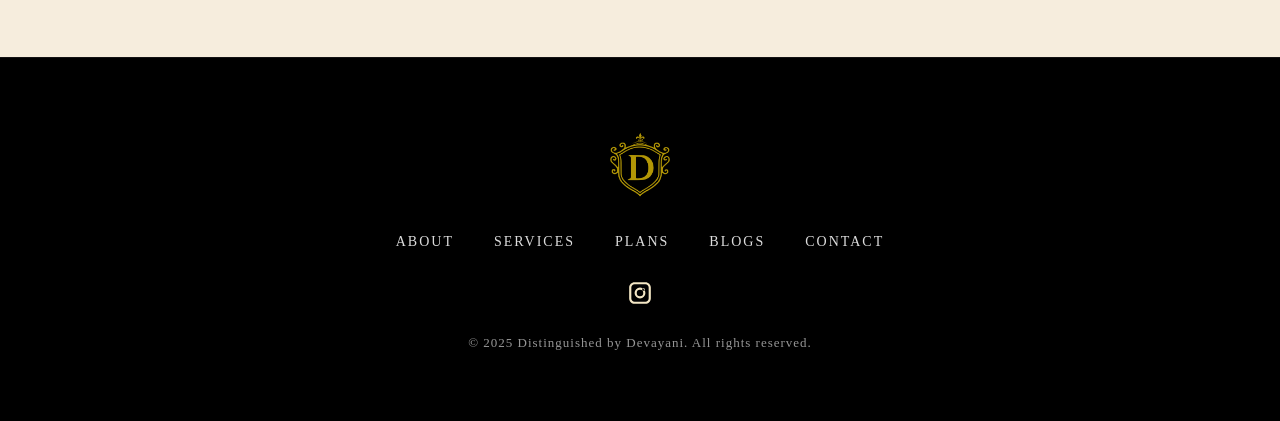
==== commit a323bcb4: "Add files via upload" ====
--- a/index.html
+++ b/index.html
@@ -115,7 +115,7 @@
 
     <!-- NEW BUTTON AT BOTTOM -->
  <div class="about-cta">
-    <a href="#achievements" class="achieve-btn">View Achievements</a>
+    <a href="#achievements" class="achieve-btn">View Experience</a>
 </div>
 
 </section>
@@ -195,113 +195,59 @@
     </div>
 </section>
 
-<!-- ========================= QUOTE BANNER SECTION ========================= -->
-
-<section class="quote-banner fade-in-up">
-    <div class="quote-banner-content">
-        <p class="quote-text">
-            “If they remember you after a long time, it is either the excellence of their recall or the magnitude of your presence— ensure it's the latter!”</p>
-        <p class="quote-author">— Devayani Joshi</p>
-    </div>
-</section>
+
+<!-- ========================= SERVICES & PROGRAMS ========================= -->
 
 <!-- ========================= SERVICES SECTION ========================= -->
 
 <section id="services" class="services-section">
 
-    <div class="services-header">
-        <h2 class="services-title">Services & Programs</h2>
-        <p class="services-subtitle">CURATED FOR IMAGE, PRESENCE AND PERSONALITY</p>
+    <div class="section-header">
+        <h2 class="section-title">Services & Programs</h2>
+        <p class="section-subtitle">CURATED FOR IMAGE, PRESENCE AND PERSONALITY</p>
     </div>
 
     <div class="services-grid">
 
-        <!-- SERVICE 1 -->
-        <div class="service-card-new reveal-service">
+        <!-- CARD 1 -->
+        <div class="service-card dark-card">
             <h3 class="service-title">Children’s Personality Development</h3>
-            <p class="service-short"></p>
-
-            <button class="service-btn" onclick="toggleService(this)">View Details</button>
-
-            <div class="service-details">
-                <p>
-                    Mrs. Joshi offers comprehensive programs crafted to help individuals and organizations refine presence, communication, and professional excellence.
-                </p>
-            </div>
-        </div>
-
-        <!-- SERVICE 2 -->
-        <div class="service-card-new reveal-service">
-            <h3 class="service-title">Univeristy Students Development & Training</h3>
-            <p class="service-short"></p>
-
-            <button class="service-btn" onclick="toggleService(this)">View Details</button>
-
-            <div class="service-details">
-                <p><strong>Leadership Development:</strong> Build executive presence & decision-making.</p>
-                <p><strong>Communication Skills:</strong> Improve articulation, presentations & clarity.</p>
-                <p><strong>Professional Etiquette:</strong> Workplace behavior, dining & global etiquette.</p>
-                <p>Highly interactive programs customized for modern workplaces.</p>
-            </div>
-        </div>
-
-        <!-- SERVICE 3 -->
-        <div class="service-card-new reveal-service">
-            <h3 class="service-title">Women’s Personality & Communication Development</h3>
-            <p class="service-short"></p>
-
-            <button class="service-btn" onclick="toggleService(this)">View Details</button>
-
-            <div class="service-details">
-                <p><strong>Self-Presentation:</strong> Confident body language & personal brand.</p>
-                <p><strong>Communication Mastery:</strong> Assertiveness, listening & clarity.</p>
-                <p><strong>Leadership Skills:</strong> Practical exercises & role-play sessions.</p>
-            </div>
-        </div>
-
-        <!-- SERVICE 4 -->
-        <div class="service-card-new reveal-service">
-            <h3 class="service-title">Women Entrepreneurs’ Leadership & Presence Development</h3>
-            <p class="service-short"></p>
-
-            <button class="service-btn" onclick="toggleService(this)">View Details</button>
-
-            <div class="service-details">
-                <p><strong>Personal Styling:</strong> Wardrobe analysis & color theory.</p>
-                <p><strong>Grooming:</strong> Accessories, skincare & appearance refinement.</p>
-                <p><strong>Makeovers:</strong> Bridal, corporate & special events.</p>
-            </div>
-        </div>
-
-        <!-- SERVICE 5 -->
-        <div class="service-card-new reveal-service">
-            <h3 class="service-title">Individuals & Corporate Training</h3>
-            <p class="service-short"></p>
-
-            <button class="service-btn" onclick="toggleService(this)">View Details</button>
-
-            <div class="service-details">
-                <p><strong>Women’s Workshops:</strong> Confidence, communication & leadership.</p>
-                <p><strong>Children’s Etiquette:</strong> Manners, communication & self-expression.</p>
-                <p><strong>Parent Programs:</strong> Relationship-strengthening sessions.</p>
-            </div>
-        </div>
-
-        <!-- SERVICE 6 -->
-        <div class="service-card-new reveal-service">
-            <h3 class="service-title">Perfect Brides Grooming Program</h3>
-            <p class="service-short"></p>
-
-            <button class="service-btn" onclick="toggleService(this)">View Details</button>
-
-            <div class="service-details">
-                <p><strong>Legal Framework:</strong> Understanding of PoSH Act 2013.</p>
-                <p><strong>Role-Based Learning:</strong> ICC, managers & employee modules.</p>
-                <p><strong>Interactive Training:</strong> Case studies, scenarios & role-plays.</p>
-            </div>
-        </div>
-    </div>
-</section>
+            <ul class="service-list">
+                <li>Confidence-building & communication skills</li>
+                <li>Emotional resilience & leadership development</li>
+                <li>Etiquette, behaviour & social skills refinement</li>
+                <li>Goal setting & self-awareness training</li>
+            </ul>
+        </div>
+
+        <!-- CARD 2 -->
+        <div class="service-card light-card">
+            <h3 class="service-title">Women’s Self-Grooming Program</h3>
+            <ul class="service-list">
+                <li>Identity building & confidence enhancement</li>
+                <li>Styling for body type & power dressing</li>
+                <li>Makeup & grooming essentials</li>
+                <li>Dining, social & corporate etiquette</li>
+                <li>Communication & personal branding</li>
+            </ul>
+        </div>
+
+        <!-- CARD 3 -->
+        <div class="service-card dark-card">
+            <h3 class="service-title">Bridal Transformation Programme</h3>
+            <ul class="service-list">
+                <li>Skin, hair & diet planning</li>
+                <li>Confidence & posture refinement</li>
+                <li>Custom outfits & trousseau guidance</li>
+                <li>Makeup, elegance & grooming mastery</li>
+                <li>Pre-marriage counselling & presentation</li>
+            </ul>
+        </div>
+
+    </div>
+</section>
+
+
 
 <!-- ========================= QUOTE BANNER SECTION ========================= -->
 
@@ -314,73 +260,44 @@
     </div>
 </section>
 
-<!-- ========================= BOOK A CONSULTATION ========================= -->
+<!-- ========================= CONTACT / CONSULT SECTION ========================= -->
 
 <section id="contact" class="consult-section">
 
+    <div class="consult-spotlight"></div> <!-- Soft animated spotlight -->
+
     <div class="consult-card">
 
-        <!-- LEFT FORM -->
         <div class="consult-left">
             <p class="consult-sub">LET'S BEGIN YOUR TRANSFORMATION</p>
-
             <h2 class="consult-heading">Book a Consultation</h2>
 
-            <form class="consult-form">
-
-                <div class="form-row">
-                    <div class="form-group">
-                        <label>Your Name</label>
-                        <input type="text">
-                    </div>
-
-                    <div class="form-group">
-                        <label>Email Address</label>
-                        <input type="email">
-                    </div>
-                </div>
-
-                <div class="form-group full">
-                    <label>Interested Service</label>
-                    <input type="text" placeholder="E.g., Signature Program or Executive Styling">
-                </div>
-
-                <div class="form-group full">
-                    <label>Message / Goal</label>
-                    <input type="text">
-                </div>
-
-                <button class="consult-btn">Send Booking Request</button>
-
-            </form>
-        </div>
-
-        <!-- RIGHT CONTACT DETAILS -->
-        <div class="consult-right">
-
-            <p class="contact-title">DIRECT CONTACT</p>
-
-            <div class="contact-block">
-                <p class="contact-small">Get In Touch</p>
-                <p class="contact-small bold">Email</p>
-                <p class="contact-info">info@divayanijoshi.com</p>
-            </div>
-
-            <div class="contact-block">
-                <p class="contact-small bold">Phone</p>
-                <p class="contact-info">+91  9270820213</p>
-            </div>
-
-            <div class="contact-block">
-                <p class="contact-small bold">Office Hours</p>
-                <p class="contact-info">Mon - Fri, 10:00 AM to 6:00 PM IST</p>
-            </div>
-
-        </div>
-
-    </div>
-
-</section>
+            <p class="consult-desc">
+                Get in touch directly for inquiries, collaborations, or personalized guidance.
+                Transform your presence with tailored excellence.
+            </p>
+
+            <div class="contact-info-block">
+                <p class="contact-label">Email</p>
+                <p class="contact-value">distinguished.by.devayani@gmail.com</p>
+            </div>
+
+            <div class="contact-info-block">
+                <p class="contact-label">Phone</p>
+                <p class="contact-value">+91 92708 20213</p>
+            </div>
+
+            <div class="contact-info-block">
+                <p class="contact-label">Office Hours</p>
+                <p class="contact-value">Mon – Fri, 09:00 AM – 7:00 PM IST</p>
+            </div>
+
+        </div>
+
+    </div>
+
+</section>
+
 
 <!-- ========================= FOOTER ========================= -->
 
--- a/style.css
+++ b/style.css
@@ -703,30 +703,33 @@
     }
 }
 
-
-/* ========================= SERVICES SECTION ========================= */
-
-.services-section {
-    padding: 90px 7%;
-    background: #f6eddd;
-    font-family: "Playfair Display", serif;
-}
-
-.services-header {
+/* ========================= SECTION HEADING (MATCHES OTHER SECTIONS) ========================= */
+
+.section-header {
     text-align: center;
     margin-bottom: 60px;
 }
 
-.services-title {
+.section-title {
     font-size: 38px;
     font-weight: 700;
-    color: #222;
-}
-
-.services-subtitle {
+    font-family: "Playfair Display", serif;
+    color: #1e1e1e;
+}
+
+.section-subtitle {
     font-size: 14px;
     letter-spacing: 4px;
-    opacity: 0.7;
+    opacity: 0.6;
+    margin-top: 6px;
+    font-family: "Playfair Display", serif;
+}
+
+/* ========================= SERVICES SECTION ========================= */
+
+.services-section {
+    background: #f6eddd;
+    padding: 100px 7%;
 }
 
 /* GRID */
@@ -736,73 +739,56 @@
     gap: 35px;
 }
 
-/* ========================= LUXURY SERVICE CARD ========================= */
-
-.service-card-new {
-    background: #fff;
-    padding: 32px;
+/* ========================= CARDS ========================= */
+
+.service-card {
+    padding: 40px;
     border-radius: 14px;
-    box-shadow: 0 12px 26px rgba(0,0,0,0.12);
-    border: 1px solid rgba(0,0,0,0.08);
-
-    transition: 0.35s ease;
-    opacity: 0;
-    transform: translateY(40px);
-}
-
-.service-card-new.visible {
-    opacity: 1;
-    transform: translateY(0);
-}
-
-.service-card-new:hover {
-    transform: translateY(-10px);
-    box-shadow: 0 20px 40px rgba(0,0,0,0.18);
-}
-
-.service-title {
-    font-size: 24px;
-    font-weight: 700;
-}
-
-.service-short {
-    opacity: 0.7;
-    font-size: 15px;
-    margin-bottom: 18px;
-}
-
-/* BUTTON */
-.service-btn {
+    cursor: default;
+    transition: 0.4s ease;
+    border: 1px solid rgba(0,0,0,0.1);
+}
+
+/* DARK CARD */
+.dark-card {
     background: #000;
     color: #f6e6c5;
-    padding: 10px 22px;
-    border: none;
-    border-radius: 6px;
-    cursor: pointer;
-    font-size: 14px;
-    transition: 0.3s ease;
-}
-
-.service-btn:hover {
-    background: #3a3a3a;
-}
-
-/* DETAILS (hidden content) */
-.service-details {
-    max-height: 0;
-    opacity: 0;
-    overflow: hidden;
-    margin-top: 14px;
-
-    transition: max-height 0.55s ease, opacity 0.35s ease;
-}
-
-.service-details.open {
-    max-height: 500px;
-    opacity: 1;
-}
-
-/* RESPONSIVE */
+}
+
+/* LIGHT CARD */
+.light-card {
+    background: #ffffff;
+    color: #1a1a1a;
+}
+
+/* TITLES */
+.service-title {
+    font-size: 22px;
+    font-weight: 700;
+    margin-bottom: 20px;
+    font-family: "Playfair Display", serif;
+}
+
+/* BULLET LIST */
+.service-list {
+    padding-left: 20px;
+}
+
+.service-list li {
+    margin-bottom: 10px;
+    line-height: 1.6;
+    font-size: 15px;
+}
+
+/* ========================= HOVER ANIMATION ========================= */
+
+.service-card:hover {
+    transform: translateY(-6px);
+    box-shadow: 0 18px 40px rgba(0, 0, 0, 0.18);
+}
+
+/* ========================= RESPONSIVE ========================= */
+
 @media (max-width: 1100px) {
     .services-grid {
         grid-template-columns: repeat(2, 1fr);
@@ -814,6 +800,9 @@
         grid-template-columns: 1fr;
     }
 }
+
+
+
 
 /* ========================= PARALLAX BANNER ========================= */
 
@@ -1165,7 +1154,9 @@
 
     .guide-card { min-width: 260px; padding: 28px; }
 }
+
 /* ========================= BLOG SECTION ========================= */
+
 .blogs-section {
     padding: 100px 7%;
     background: #f3e8d8;
@@ -1287,95 +1278,103 @@
 }
 
 /* ========================= CONSULT SECTION ========================= */
+
 .consult-section {
-    background: #e8dcc5;
-    padding: 120px 7%;
+    position: relative;
+    background: #f6eddd;
+    padding: 140px 7%;
     display: flex;
     justify-content: center;
-}
-
-/* CARD STYLING */
+    overflow: hidden;
+}
+
+/* Soft moving spotlight effect */
+.consult-spotlight {
+    position: absolute;
+    top: -200px;
+    left: 50%;
+    width: 600px;
+    height: 600px;
+    background: radial-gradient(circle, rgba(255,255,255,0.65) 0%, rgba(255,255,255,0) 70%);
+    filter: blur(60px);
+    transform: translateX(-50%);
+    animation: floatLight 8s infinite ease-in-out alternate;
+    pointer-events: none;
+    opacity: 0.8;
+}
+
+@keyframes floatLight {
+    from { transform: translate(-50%, -30px); }
+    to   { transform: translate(-50%, 30px); }
+}
+
+/* Card Styling */
 .consult-card {
-    width: 100%;
-    max-width: 1200px;
     background: #ffffff;
     padding: 60px 70px;
+    border-radius: 16px;
     border: 2px solid #000;
     box-shadow: 12px 14px 0 rgba(0,0,0,0.45);
-    display: flex;
-    gap: 70px;
-}
-
-/* LEFT PANEL */
+    max-width: 850px;
+    width: 100%;
+    position: relative;
+    z-index: 2;
+}
+
+/* Left Block */
 .consult-left {
-    flex: 1.3;
+    width: 100%;
 }
 
 .consult-sub {
+    letter-spacing: 3px;
     font-size: 12px;
-    letter-spacing: 3px;
-    margin-bottom: 10px;
     text-transform: uppercase;
+    opacity: 0.6;
+    margin-bottom: 8px;
+}
+
+.consult-heading {
+    font-size: 32px;
+    font-family: "Playfair Display", serif;
+    margin-bottom: 20px;
+}
+
+.consult-desc {
+    font-size: 16px;
+    line-height: 1.6;
+    margin-bottom: 35px;
+}
+
+/* Contact Information */
+.contact-info-block {
+    margin-bottom: 25px;
+}
+
+.contact-label {
+    font-size: 12px;
+    text-transform: uppercase;
+    letter-spacing: 1.5px;
     opacity: 0.7;
 }
 
-.consult-heading {
-    font-size: 26px;
-    font-family: "Playfair Display", serif;
-    margin-bottom: 35px;
-}
-
-/* FORM */
-.consult-form {
-    width: 100%;
-}
-
-.form-row {
-    display: flex;
-    gap: 40px;
-}
-
-.form-group {
-    flex: 1;
-    display: flex;
-    flex-direction: column;
-}
-
-.form-group.full {
-    margin-top: 25px;
-}
-
-label {
-    font-size: 12px;
-    letter-spacing: 1.6px;
-    text-transform: uppercase;
-    margin-bottom: 6px;
-}
-
-input {
+.contact-value {
+    font-size: 17px;
+    font-weight: 600;
+    margin-top: 3px;
+}
+
+/* Button */
+.consult-btn {
+    margin-top: 20px;
+    background: #000;
+    color: #f6e6c5;
+    padding: 14px 36px;
     border: none;
-    border-bottom: 1px solid #aaa;
-    padding: 10px 0;
-    font-size: 15px;
-    background: transparent;
-    transition: 0.3s ease;
-}
-
-input:focus {
-    outline: none;
-    border-bottom: 1.5px solid #000;
-}
-
-/* BUTTON */
-.consult-btn {
-    margin-top: 30px;
-    padding: 14px 36px;
-    background: #000;
-    color: #fff;
-    font-size: 13px;
+    border-radius: 6px;
+    font-size: 14px;
     text-transform: uppercase;
     letter-spacing: 2px;
-    border: none;
     cursor: pointer;
     transition: 0.3s ease;
 }
@@ -1384,72 +1383,28 @@
     background: #333;
 }
 
-/* RIGHT PANEL */
-.consult-right {
-    flex: 1;
-}
-
-.contact-title {
-    font-size: 12px;
-    letter-spacing: 3px;
-    text-transform: uppercase;
-    margin-bottom: 15px;
-}
-
-.contact-block {
-    margin-bottom: 28px;
-}
-
-.contact-small {
-    font-size: 13px;
-    opacity: 0.7;
-    margin-bottom: 6px;
-}
-
-.bold {
-    text-transform: uppercase;
-    letter-spacing: 1.6px;
-}
-
-.contact-info {
-    font-size: 15px;
-}
-
 /* ========================= RESPONSIVE ========================= */
-
-@media (max-width: 1024px) {
+@media (max-width: 850px) {
     .consult-card {
-        flex-direction: column;
-        gap: 50px;
-        padding: 50px;
-    }
-
-    .form-row {
-        flex-direction: column;
-        gap: 20px;
-    }
-}
-
-@media (max-width: 768px) {
+        padding: 45px;
+        box-shadow: 10px 12px 0 rgba(0,0,0,0.4);
+    }
+
+    .consult-heading {
+        font-size: 26px;
+    }
+}
+
+@media (max-width: 500px) {
     .consult-card {
-        padding: 40px 30px;
+        padding: 30px 22px;
     }
 
     .consult-heading {
         font-size: 22px;
     }
-
-    .consult-btn {
-        width: 100%;
-        text-align: center;
-    }
-}
-
-@media (max-width: 480px) {
-    .consult-card {
-        padding: 30px 20px;
-    }
-}
+}
+
 
 /* ========================= FOOTER ========================= */
 
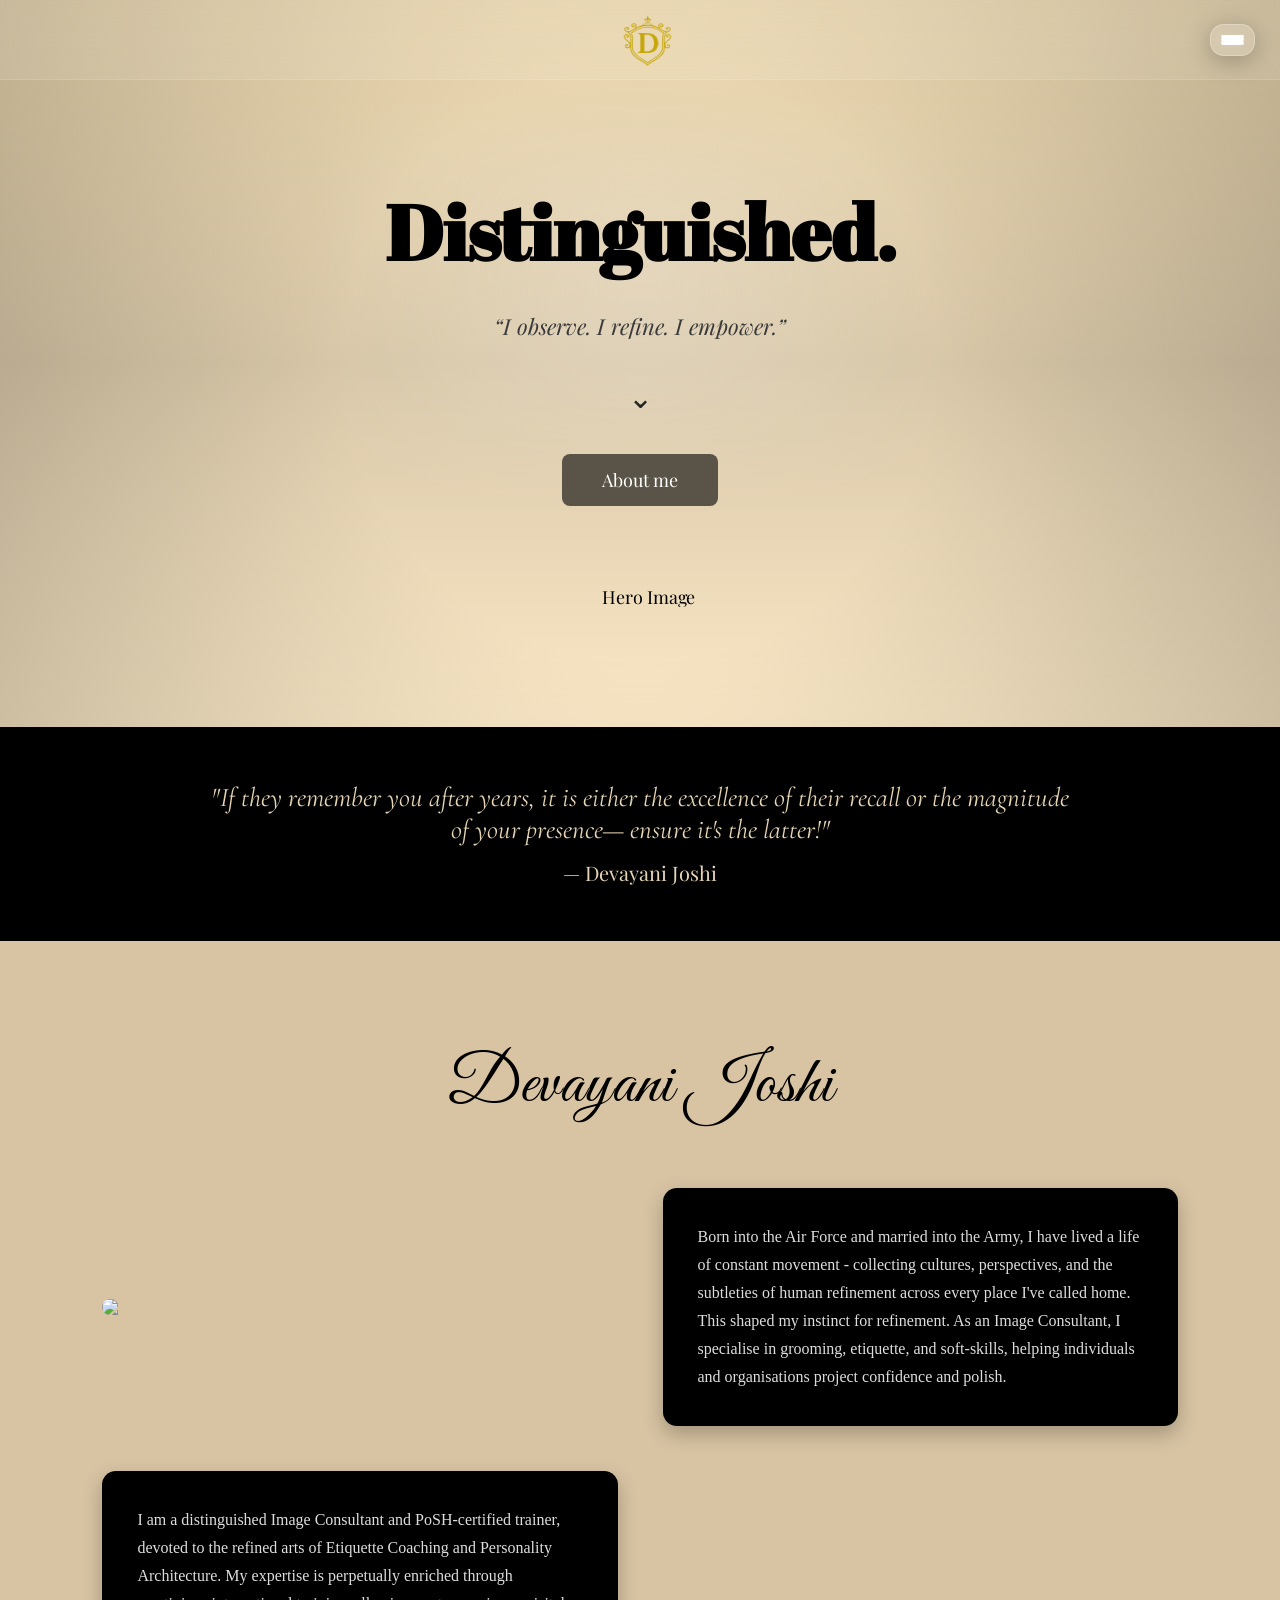
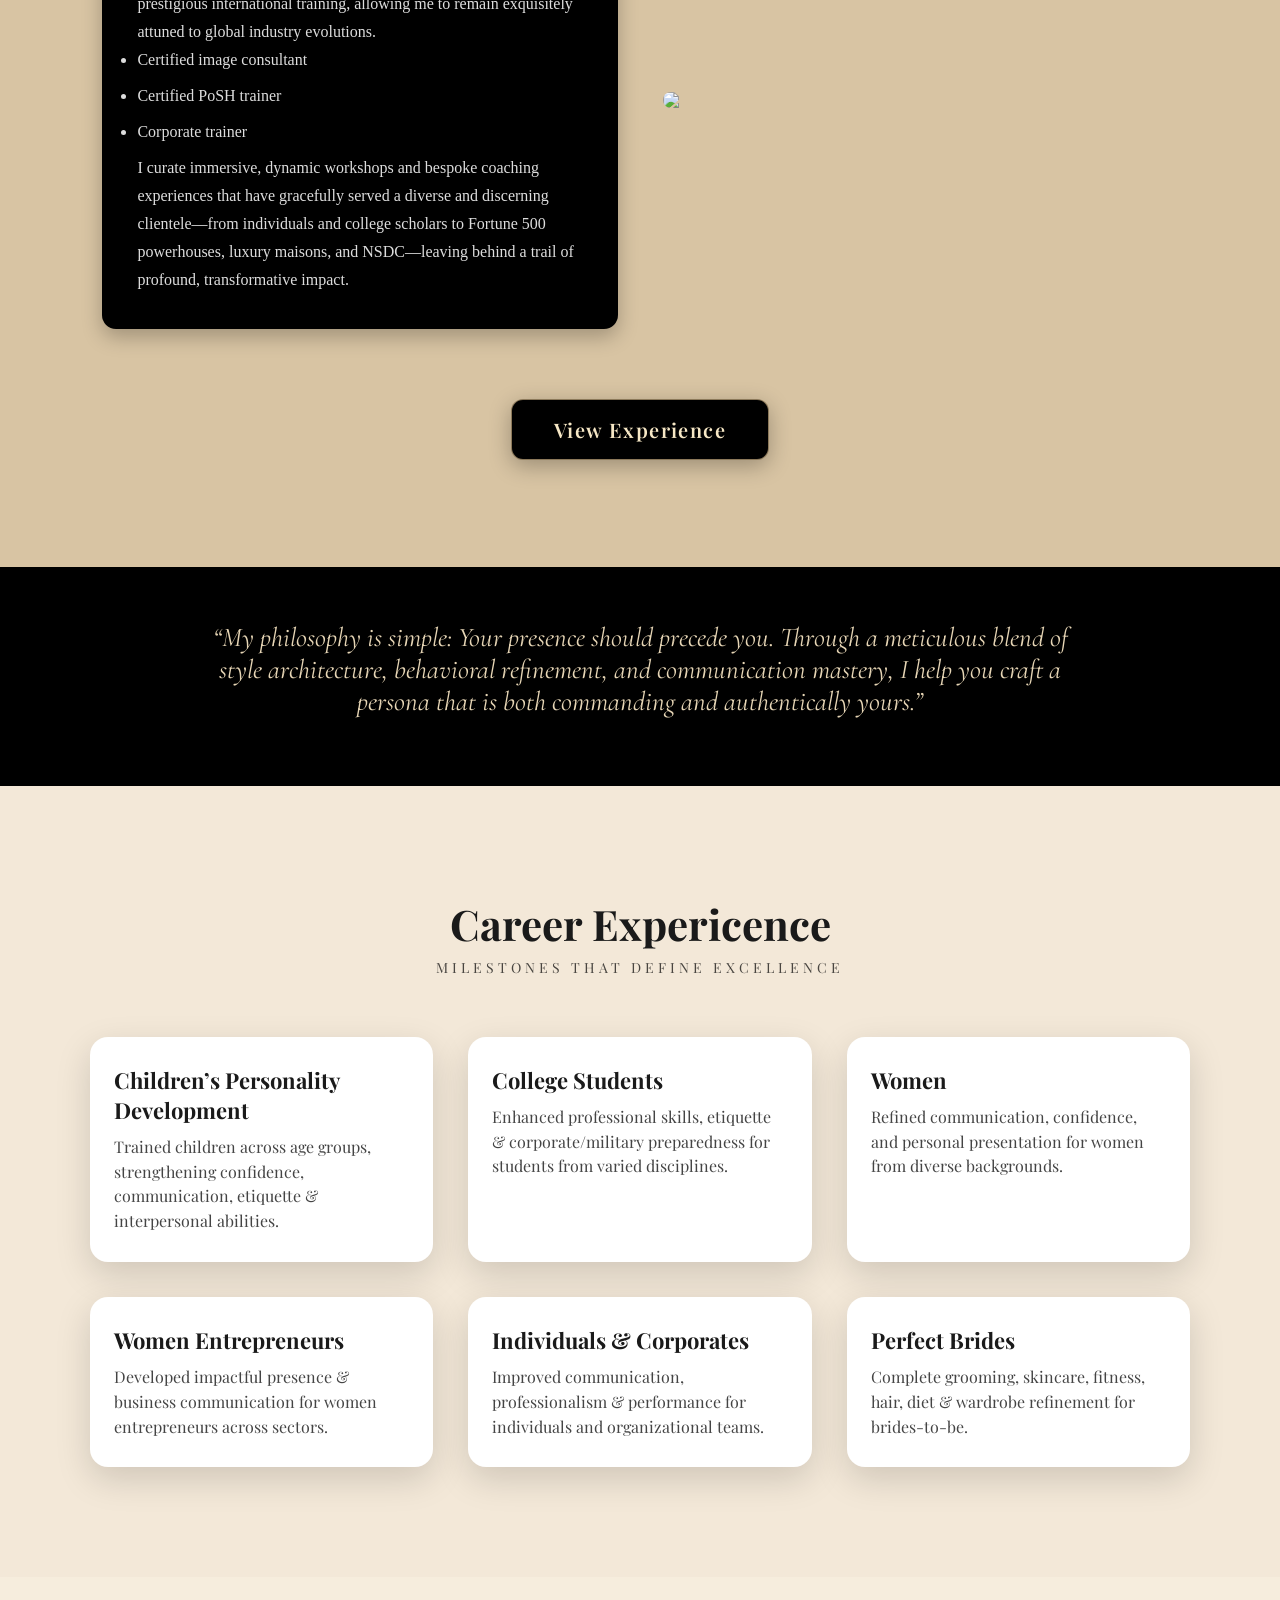
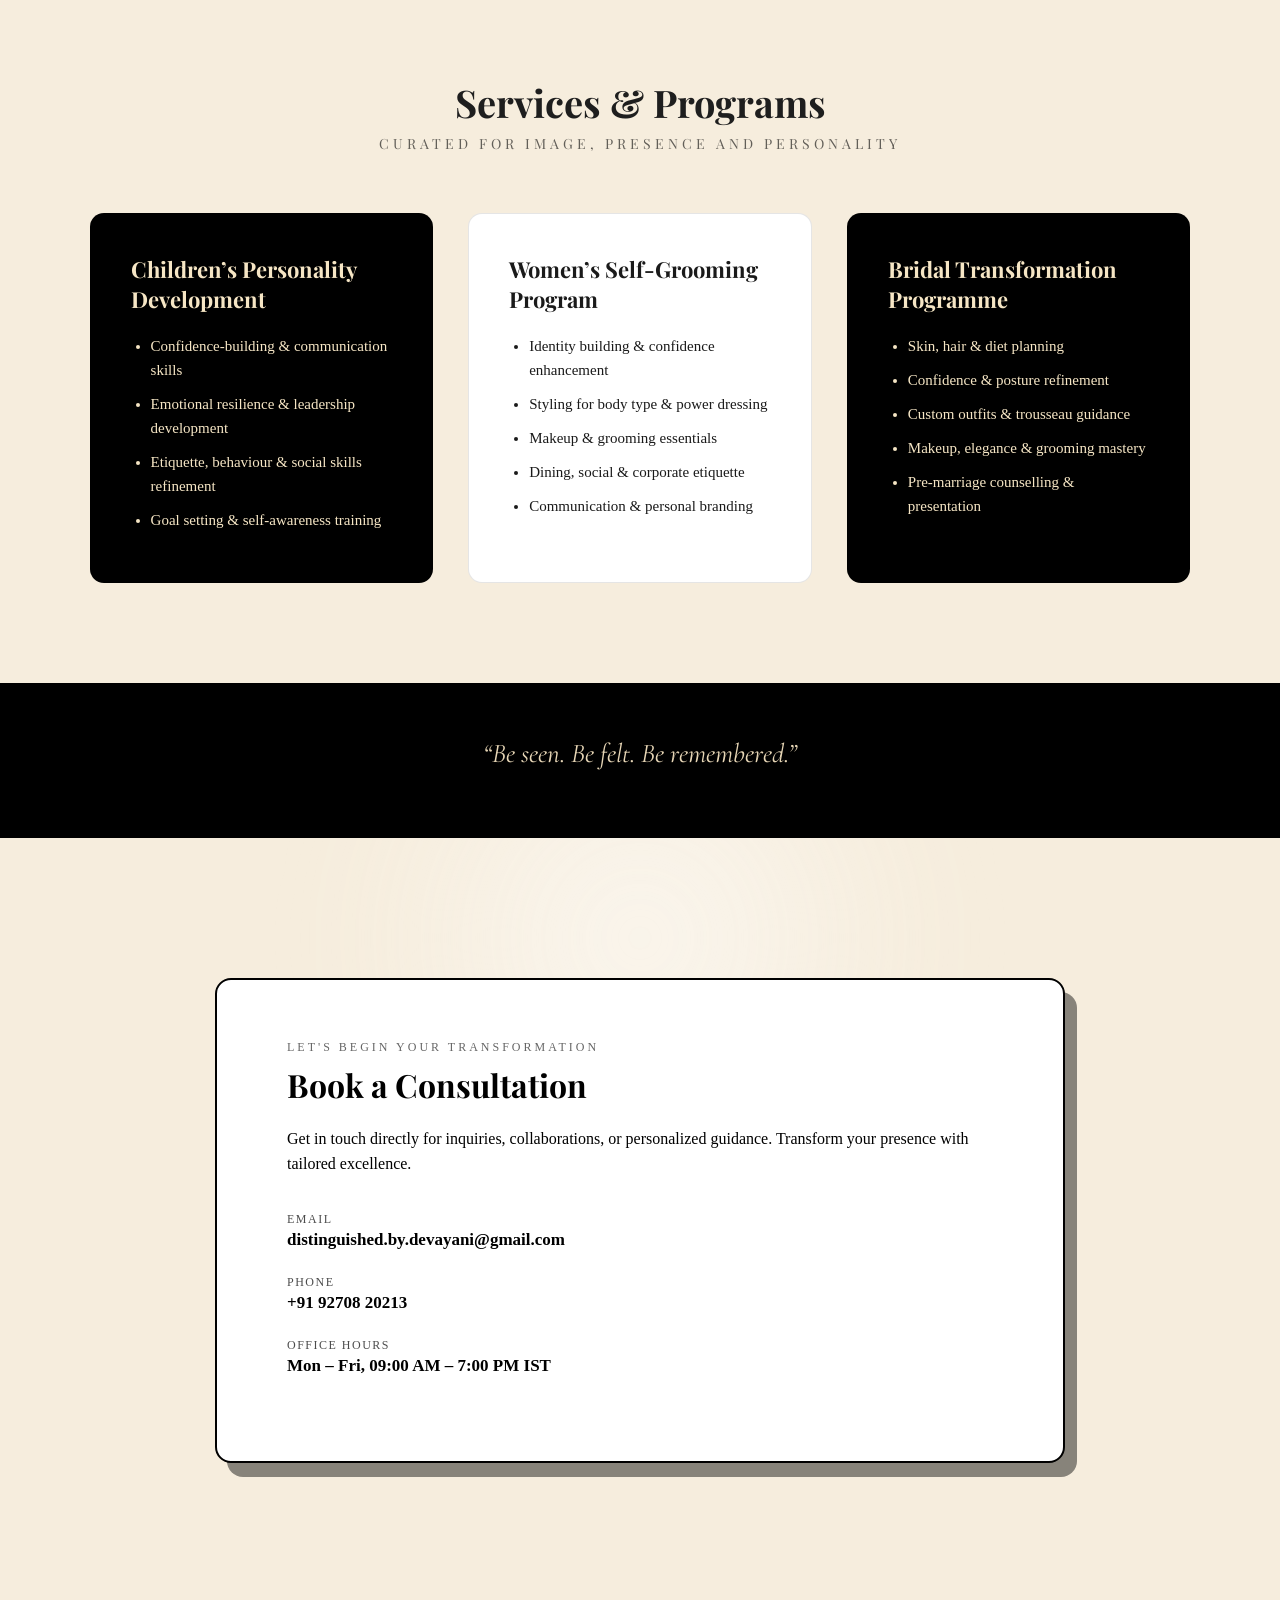
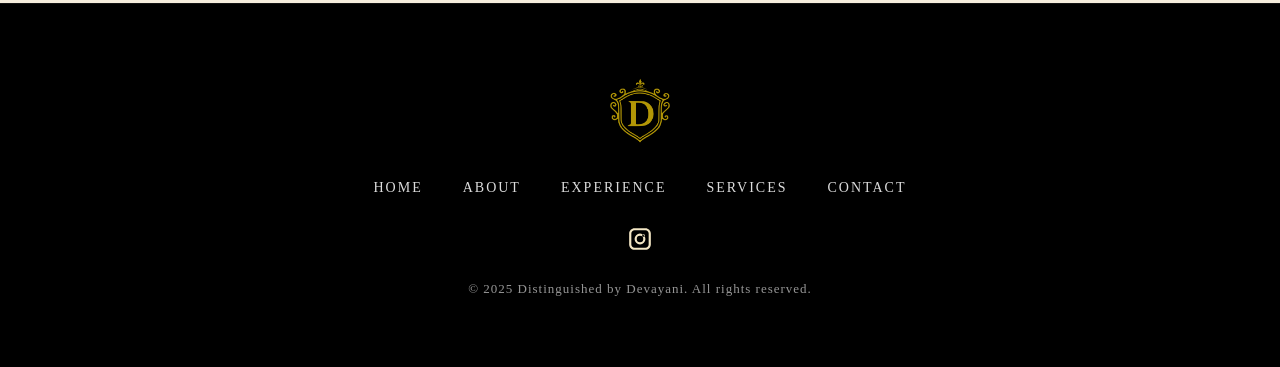
==== commit f93435e2: "Add files via upload" ====
--- a/index.html
+++ b/index.html
@@ -1,52 +1,56 @@
 <!DOCTYPE html>
 <html lang="en">
 <head>
-<meta charset="UTF-8">
-<meta name="viewport" content="width=device-width, initial-scale=1.0">
-<title>Distinguished by Devayani</title>
-<link rel="stylesheet" href="style.css">
-<link href="https://fonts.googleapis.com/css2?family=Abril+Fatface&display=swap" rel="stylesheet">
-<link href="https://fonts.cdnfonts.com/css/vladimir-script" rel="stylesheet">
-<link href="https://fonts.googleapis.com/css2?family=Playfair+Display:wght@400;500;600;700&display=swap" rel="stylesheet">
-<link href="https://fonts.googleapis.com/css2?family=Cormorant+Garamond:wght@400;500;600&display=swap" rel="stylesheet">
-<link href="https://fonts.googleapis.com/css2?family=Great+Vibes&display=swap" rel="Stylesheet">
-</link>
+    <meta charset="UTF-8">
+    <meta name="viewport" content="width=device-width, initial-scale=1.0">
+    <title>Distinguished by Devayani</title>
+
+    <!-- CSS -->
+    <link rel="stylesheet" href="style.css">
+
+    <!-- FONTS -->
+    <link href="https://fonts.googleapis.com/css2?family=Abril+Fatface&display=swap" rel="stylesheet">
+    <link href="https://fonts.cdnfonts.com/css/vladimir-script" rel="stylesheet">
+    <link href="https://fonts.googleapis.com/css2?family=Playfair+Display:wght@400;500;600;700&display=swap" rel="stylesheet">
+    <link href="https://fonts.googleapis.com/css2?family=Cormorant+Garamond:wght@400;500;600&display=swap" rel="stylesheet">
+    <link href="https://fonts.googleapis.com/css2?family=Great+Vibes&display=swap" rel="stylesheet">
+</head>
+
 <body>
 
 <!-- ========================= NAVBAR ========================= -->
-
 <header class="navbar">
 
-    <!-- LEFT EMPTY SPACE (for balance) -->
     <div class="nav-left"></div>
-    <!-- CENTER LOGO -->
- <div class="nav-logo">
-    <a href="#hero" class="logo-link">
-        <img src="./vector.png" alt="Logo">
-    </a>
-</div>
-  </div>
-
-    <!-- RIGHT HAMBURGER -->
+
+    <div class="nav-logo">
+        <a href="#hero" class="logo-link">
+            <img src="./vector.png" alt="Logo">
+        </a>
+    </div>
+
+    <!-- Glass Hamburger -->
     <button id="hamburger" class="hamburger glass-hamburger">
         <span></span>
         <span></span>
         <span></span>
     </button>
+
 </header>
 
-<!-- GLASS SLIDE MENU -->
+<!-- MOBILE MENU -->
 <nav id="mobileMenu" class="mobile-menu">
     <div class="menu-inner">
         <a href="#hero" class="menu-link">Home</a>
-        <a href="#about" class="menu-link">About me</a>
+        <a href="#about" class="menu-link">About</a>
+        <a href="#achievements" class="menu-link">Experience</a>
         <a href="#services" class="menu-link">Services</a>
-        <a href="#pricing" class="menu-link">Pricing</a>
-        <a href="#guide" class="menu-link">Guides</a>
-        <a href="#blog" class="menu-link">Blog</a>
         <a href="#contact" class="menu-link">Contact</a>
     </div>
 </nav>
+
+<div id="menuOverlay" class="menu-overlay"></div>
+
 
 <!-- ========================= HERO SECTION ========================= -->
 
@@ -126,7 +130,7 @@
     <div class="quote-banner-content">
         <p class="quote-text">
            “My philosophy is simple: Your presence should precede you. Through a meticulous blend of style architecture, behavioral refinement, and communication mastery, I help you craft a persona that is both commanding and authentically yours.”</p>
-        <p class="quote-author">— Devayani Joshi</p>
+        <!-- <p class="quote-author">— Devayani Joshi</p> -->
     </div>
 </section>
 
@@ -197,8 +201,6 @@
 
 
 <!-- ========================= SERVICES & PROGRAMS ========================= -->
-
-<!-- ========================= SERVICES SECTION ========================= -->
 
 <section id="services" class="services-section">
 
@@ -256,7 +258,7 @@
         <p class="quote-text">
            “Be seen. Be felt. Be remembered.”</p>
 
-        <p class="quote-author">— Devayani Joshi</p>
+        <!-- <p class="quote-author">— Devayani Joshi</p> -->
     </div>
 </section>
 
@@ -303,28 +305,25 @@
 
 <footer class="site-footer">
 
-    <!-- LOGO -->
     <div class="footer-logo">
         <img src="./vector.png" alt="Distinguished Logo" class="footer-logo-img">
     </div>
 
-    <!-- NAVIGATION LINKS -->
     <ul class="footer-menu">
+        <li><a href="#hero">Home</a></li>
         <li><a href="#about">About</a></li>
+        <li><a href="#achievements">Experience</a></li>
         <li><a href="#services">Services</a></li>
-        <li><a href="#plans">Plans</a></li>
-        <li><a href="#blogs">Blogs</a></li>
         <li><a href="#contact">Contact</a></li>
     </ul>
 
-    <!-- SOCIAL ICONS -->
     <div class="footer-social">
-        <a href="https://www.instagram.com/distinguishedbydevayani?igsh=MWQzcjB3MjhibG44eA==" target="_blank" class="social-link">
-            <!-- Instagram SVG Icon -->
+        <a href="https://www.instagram.com/distinguishedbydevayani" target="_blank" class="social-link">
             <svg height="26" viewBox="0 0 24 24" width="26" fill="#f4e7c5">
-                <path d="M7 2C4.243 2 2 4.243 2 7v10c0 2.757 2.243 5 5 5h10c2.757 
-                0 5-2.243 5-5V7c0-2.757-2.243-5-5-5H7zm10 2c1.654 0 
-                3 1.346 3 3v10c0 1.654-1.346 3-3 3H7c-1.654 0-3-1.346-3-3V7c0-1.654 
+                <path d="M7 2C4.243 2 2 4.243 2 7v10c0 2.757 
+                2.243 5 5 5h10c2.757 0 5-2.243 5-5V7c0-2.757-2.243-5-5-5H7zm10 2c1.654 
+                0 3 1.346 3 3v10c0 1.654-1.346 3-3 3H7c-1.654 
+                0-3-1.346-3-3V7c0-1.654 
                 1.346-3 3-3h10zm-5 3a5 5 0 100 10 5 5 0 000-10zm0 
                 2a3 3 0 110 6 3 3 0 010-6zm4.5-.25a1.25 1.25 0 
                 11-2.5 0 1.25 1.25 0 012.5 0z"/>
@@ -332,9 +331,9 @@
         </a>
     </div>
 
-    <!-- COPYRIGHT -->
     <p class="footer-copy">© 2025 Distinguished by Devayani. All rights reserved.</p>
 
 </footer>
 
+
 </html>
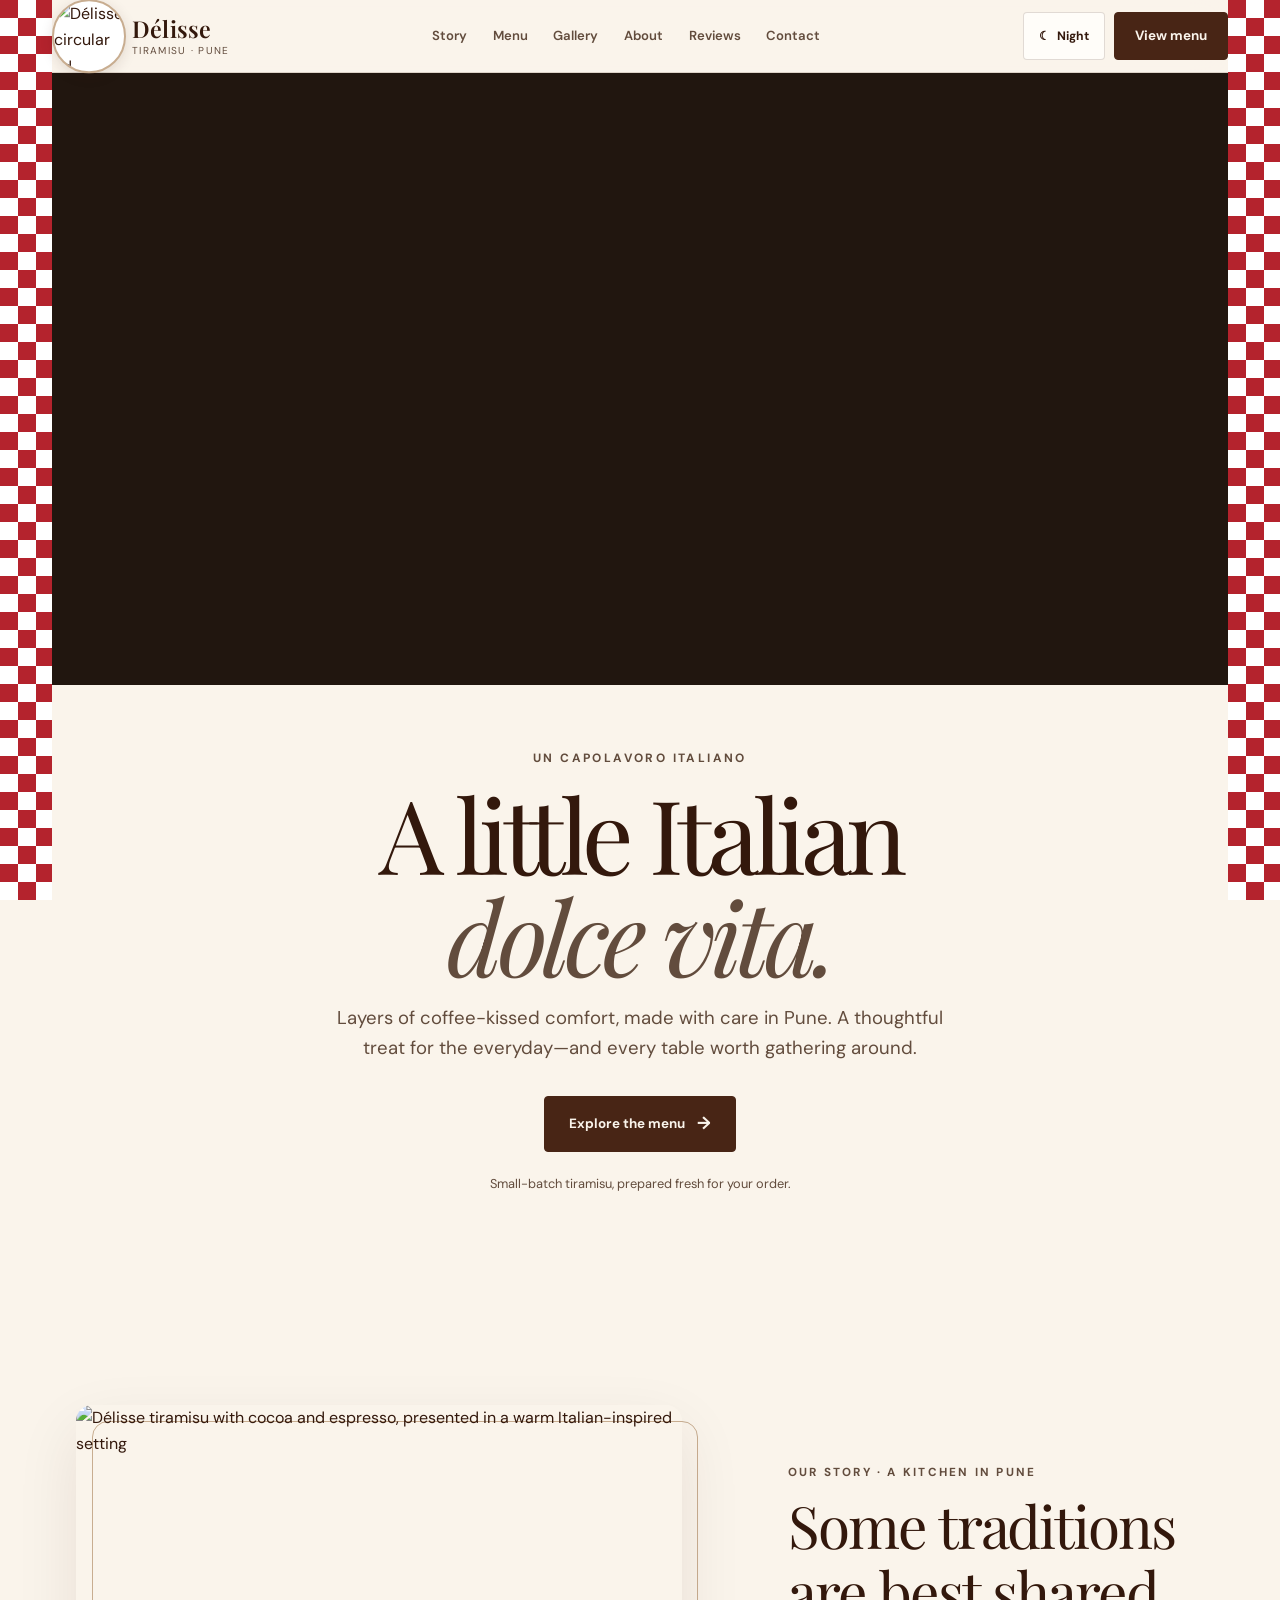
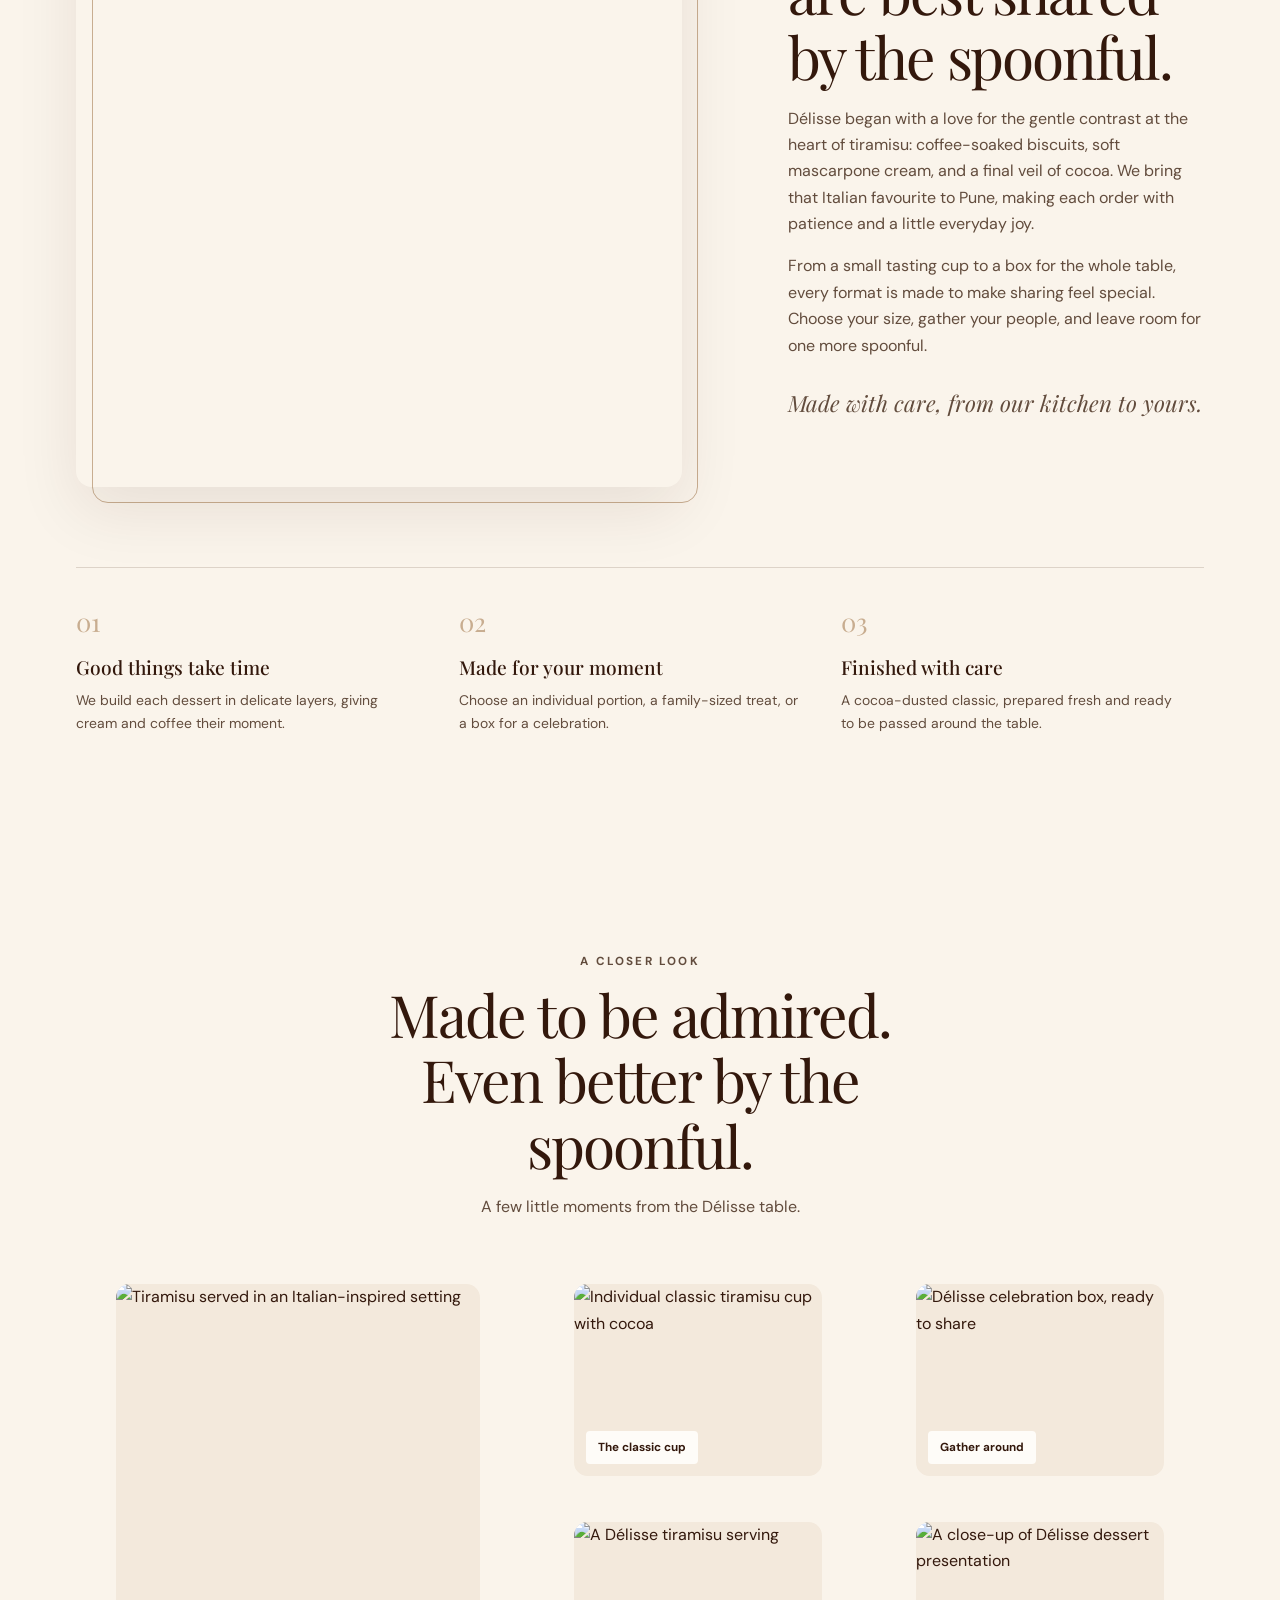
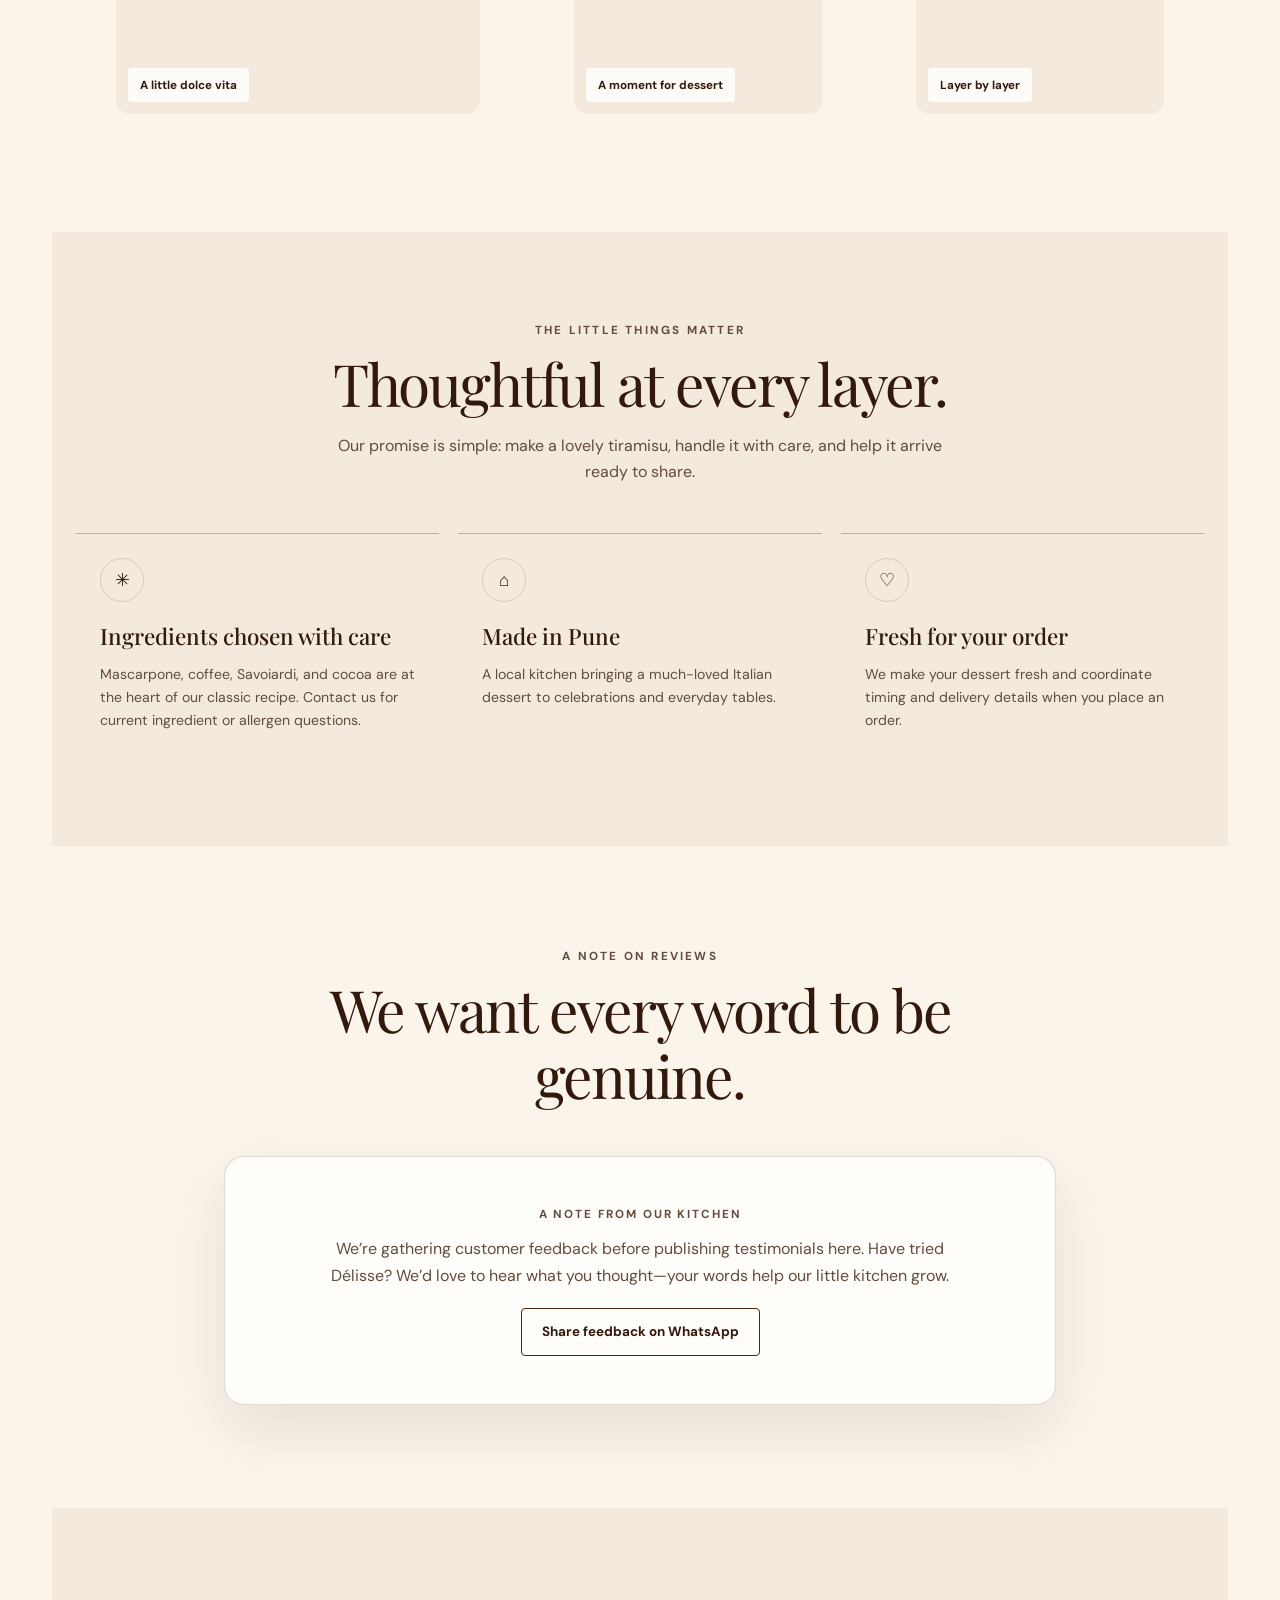
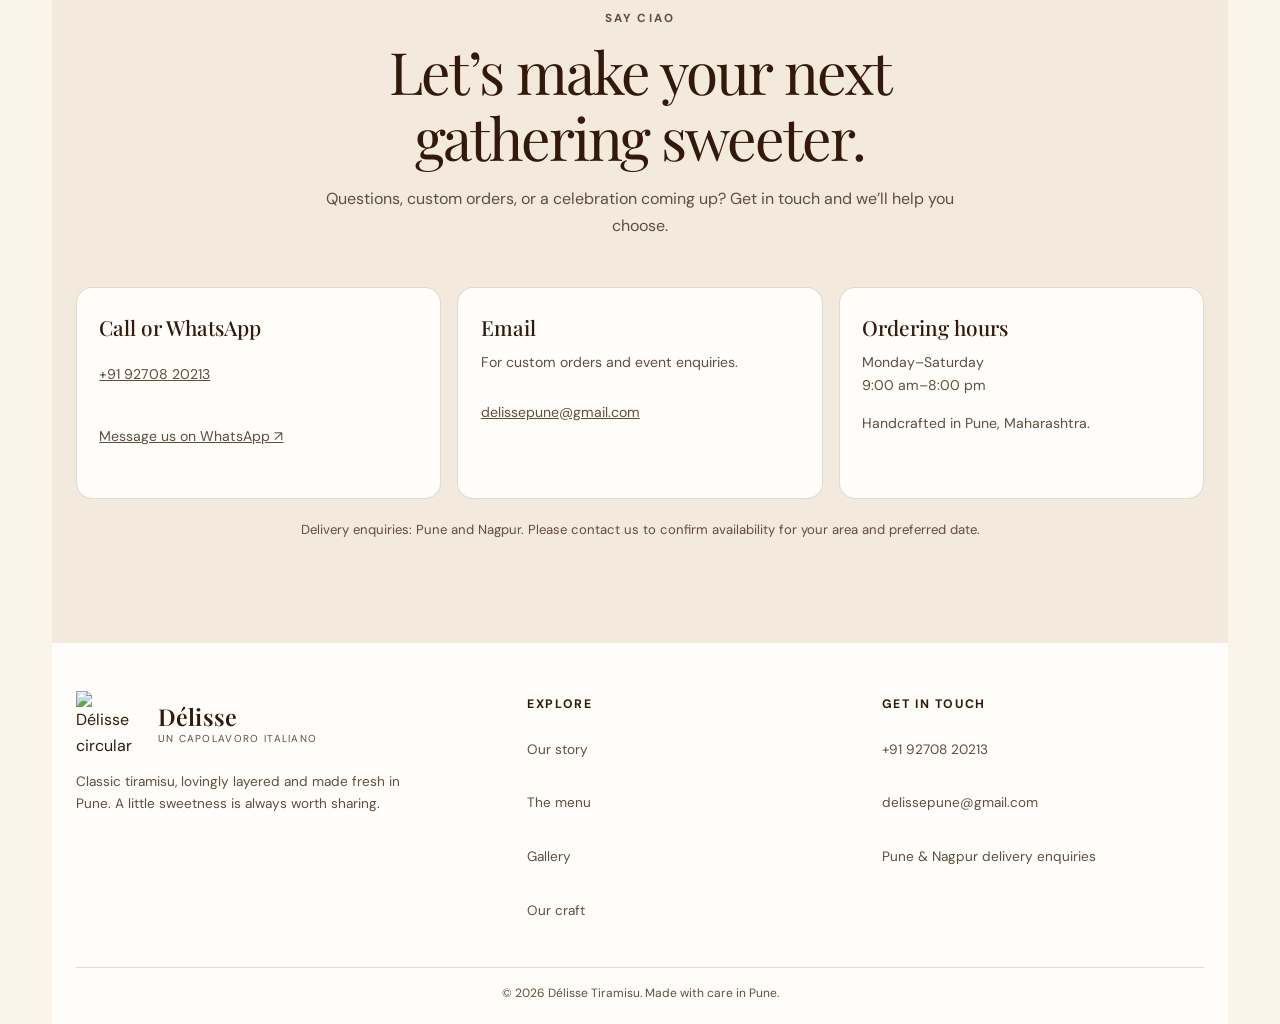
==== commit c823136e: "Add files via upload" ====
--- a/index.html
+++ b/index.html
@@ -1,339 +1,611 @@
-<!DOCTYPE html>
-<html lang="en">
+<!doctype html>
+<html lang="en" data-theme="day">
 <head>
-    <meta charset="UTF-8">
-    <meta name="viewport" content="width=device-width, initial-scale=1.0">
-    <title>Distinguished by Devayani</title>
-
-    <!-- CSS -->
-    <link rel="stylesheet" href="style.css">
-
-    <!-- FONTS -->
-    <link href="https://fonts.googleapis.com/css2?family=Abril+Fatface&display=swap" rel="stylesheet">
-    <link href="https://fonts.cdnfonts.com/css/vladimir-script" rel="stylesheet">
-    <link href="https://fonts.googleapis.com/css2?family=Playfair+Display:wght@400;500;600;700&display=swap" rel="stylesheet">
-    <link href="https://fonts.googleapis.com/css2?family=Cormorant+Garamond:wght@400;500;600&display=swap" rel="stylesheet">
-    <link href="https://fonts.googleapis.com/css2?family=Great+Vibes&display=swap" rel="stylesheet">
+  <meta charset="utf-8">
+  <meta name="viewport" content="width=device-width, initial-scale=1">
+  <meta name="theme-color" content="#FAF4EB">
+  <meta name="description" content="Discover Délisse Tiramisu: lovingly layered Italian-inspired desserts, freshly made in Pune for everyday treats and special gatherings.">
+  <title>Délisse Tiramisu — Un Capolavoro Italiano</title>
+  <link rel="preconnect" href="https://fonts.googleapis.com">
+  <link rel="preconnect" href="https://fonts.gstatic.com" crossorigin>
+  <link href="https://fonts.googleapis.com/css2?family=DM+Sans:wght@400;500;600;700&family=Playfair+Display:ital,wght@0,400;0,500;0,600;1,400;1,500&display=swap" rel="stylesheet">
+  <style>
+    :root {
+      color-scheme: light;
+      --page: #FAF4EB;
+      --surface: #FFFDF9;
+      --surface-soft: #F3E9DC;
+      --ink: #33180C;
+      --ink-soft: #624C3D;
+      --cocoa: #482515;
+      --tan: #C8AD90;
+      --line: rgba(72, 37, 21, .16);
+      --shadow: 0 1.5rem 4rem rgba(51, 24, 12, .09);
+      --gingham-white: #FFFFFF;
+      --gingham-red: #B4232D;
+      --gingham-pattern: url("data:image/svg+xml,%3Csvg xmlns='http://www.w3.org/2000/svg' width='36' height='36' viewBox='0 0 36 36'%3E%3Cpath fill='%23FFFFFF' d='M0 0h36v36H0z'/%3E%3Cpath fill='%23B4232D' d='M0 0h18v18H0zm18 18h18v18H18z'/%3E%3C/svg%3E");
+      --content: 74rem;
+      --header-height: 4.5rem;
+      --frame-width: 3.25rem;
+    }
+
+    html[data-theme="night"] {
+      color-scheme: dark;
+      --page: #1D130F;
+      --surface: #291C16;
+      --surface-soft: #35251C;
+      --ink: #FFF7ED;
+      --ink-soft: #D7C2AE;
+      --cocoa: #F2DFCA;
+      --tan: #B08D6B;
+      --line: rgba(255, 247, 237, .15);
+      --shadow: 0 1.5rem 4rem rgba(0, 0, 0, .24);
+    }
+
+    * { box-sizing: border-box; }
+    html { scroll-behavior: smooth; scroll-padding-top: calc(var(--header-height) + 1.5rem); }
+    body {
+      margin: 0;
+      padding-inline: var(--frame-width);
+      background: var(--page);
+      color: var(--ink);
+      font: 400 1rem/1.65 "DM Sans", sans-serif;
+      transition: background-color .35s ease, color .35s ease;
+      overflow-x: hidden;
+    }
+    img { display: block; max-width: 100%; }
+    button, a, select { font: inherit; }
+    a { color: inherit; }
+    button { color: inherit; }
+    :focus-visible { outline: 3px solid #B54635; outline-offset: 3px; }
+    ::selection { color: #fff; background: #8C3028; }
+    .container { width: min(var(--content), calc(100% - 3rem)); margin-inline: auto; }
+    .eyebrow {
+      margin: 0 0 .8rem;
+      color: var(--ink-soft);
+      font-size: .73rem;
+      font-weight: 700;
+      letter-spacing: .19em;
+      line-height: 1.4;
+      text-transform: uppercase;
+    }
+    h1, h2, h3, p { margin-top: 0; }
+    h1, h2, h3, .wordmark { font-family: "Playfair Display", Georgia, serif; }
+    h2 { margin-bottom: 1rem; font-size: clamp(2.2rem, 5vw, 3.65rem); font-weight: 400; line-height: 1.12; letter-spacing: -.035em; }
+    .section-intro { max-width: 40rem; margin: 0 auto 3rem; text-align: center; }
+    .section-intro p:last-child { color: var(--ink-soft); }
+    .skip-link {
+      position: fixed; z-index: 999; top: .75rem; left: .75rem; transform: translateY(-160%);
+      padding: .8rem 1rem; border-radius: .5rem; background: var(--surface); color: var(--ink);
+    }
+    .skip-link:focus { transform: translateY(0); }
+    .sr-only {
+      position: absolute; width: 1px; height: 1px; padding: 0; margin: -1px;
+      overflow: hidden; clip: rect(0, 0, 0, 0); white-space: nowrap; border: 0;
+    }
+
+    .page-loader {
+      position: fixed; z-index: 1000; inset: 0; display: grid; place-items: center;
+      padding: 1.5rem; background: color-mix(in srgb, var(--page) 94%, transparent);
+      backdrop-filter: blur(8px); opacity: 1; visibility: visible;
+      transition: opacity .5s ease, visibility .5s ease;
+    }
+    .page-loader.is-hidden { opacity: 0; visibility: hidden; pointer-events: none; }
+    .loader-content {
+      width: min(20rem, 100%); display: grid; justify-items: center; gap: 1rem;
+      padding: 2rem 1.5rem 1.5rem; border: 1px solid var(--line); border-radius: .75rem;
+      background: var(--surface); box-shadow: var(--shadow); text-align: center;
+    }
+    .loader-seal { position: relative; width: 5rem; aspect-ratio: 1; padding: .25rem; border-radius: 50%; background: conic-gradient(from 0deg, var(--gingham-red), #fff 25%, var(--gingham-red) 50%, #fff 75%, var(--gingham-red)); animation: loader-spin 2.4s linear infinite; }
+    .loader-seal img { width: 100%; height: 100%; border: 3px solid var(--surface); border-radius: 50%; object-fit: cover; animation: loader-counter-spin 2.4s linear infinite; }
+    .loader-track { width: 9rem; height: .55rem; overflow: hidden; border-radius: 999px; background: var(--surface-soft); }
+    .loader-track::after { display: block; width: 42%; height: 100%; content: ""; border-radius: inherit; background-color: var(--gingham-white); background-image: var(--gingham-pattern); background-size: 1.125rem 1.125rem; animation: loader-progress 1.25s ease-in-out infinite; }
+    .loader-caption { margin: 0; color: var(--ink); font-family: "Playfair Display", Georgia, serif; font-size: 1.15rem; }
+    .loader-subcaption { margin: -.7rem 0 0; color: var(--ink-soft); font-size: .67rem; font-weight: 700; letter-spacing: .16em; text-transform: uppercase; }
+    @keyframes loader-spin { to { transform: rotate(1turn); } }
+    @keyframes loader-counter-spin { to { transform: rotate(-1turn); } }
+    @keyframes loader-progress { from { transform: translateX(-120%); } to { transform: translateX(260%); } }
+    .reveal { opacity: 0; transform: translateY(24px); transition: opacity .8s ease, transform .8s cubic-bezier(.2,.7,.2,1); }
+    .reveal.is-visible { opacity: 1; transform: translateY(0); }
+    .story-photo.reveal { transform: translateY(24px) rotate(-1.5deg); }
+    .story-photo.reveal.is-visible { transform: translateY(0) rotate(0); }
+    .chapter, .craft-card, .contact-card, .gallery-item { transition: transform .35s cubic-bezier(.2,.7,.2,1), box-shadow .35s ease; }
+    .chapter:hover, .craft-card:hover, .contact-card:hover { transform: translateY(-5px); }
+    .gallery-item:hover { transform: translateY(-4px); box-shadow: var(--shadow); }
+
+    .site-header {
+      position: sticky;
+      z-index: 20;
+      top: 0;
+      border-bottom: 1px solid var(--line);
+      background: color-mix(in srgb, var(--page) 92%, transparent);
+      backdrop-filter: blur(16px);
+    }
+    .nav-wrap {
+      width: 100%;
+      min-height: var(--header-height);
+      margin: auto;
+      display: flex;
+      align-items: center;
+      justify-content: space-between;
+      gap: 1.5rem;
+    }
+    .brand {
+      position: relative;
+      display: inline-flex;
+      align-items: center;
+      gap: .75rem;
+      min-height: 48px;
+      min-width: max-content;
+      padding-left: 5rem;
+      text-decoration: none;
+    }
+    .site-header .brand-seal {
+      position: absolute;
+      top: 50%;
+      left: 0;
+      z-index: 1;
+      width: 4.6rem;
+      aspect-ratio: 1;
+      overflow: hidden;
+      flex: 0 0 auto;
+      border: 2px solid var(--tan);
+      border-radius: 50%;
+      background: #fff;
+      box-shadow: 0 .2rem .8rem rgba(51,24,12,.13);
+      transform: translateY(-50%);
+    }
+    .brand-seal img { width: 100%; height: 100%; object-fit: cover; }
+    .brand-copy { display: grid; line-height: 1.12; }
+    .wordmark { font-size: 1.45rem; font-weight: 600; letter-spacing: .01em; }
+    .brand-line { margin-top: .18rem; color: var(--ink-soft); font-size: .63rem; letter-spacing: .13em; text-transform: uppercase; }
+    .nav-links { display: flex; align-items: center; gap: clamp(.85rem, 2vw, 1.7rem); }
+    .nav-links a {
+      min-height: 48px;
+      display: inline-flex;
+      align-items: center;
+      position: relative;
+      color: var(--ink-soft);
+      font-size: .82rem;
+      font-weight: 600;
+      text-decoration: none;
+      transition: color .2s ease;
+    }
+    .nav-links a:hover { color: var(--ink); }
+    .nav-actions { display: flex; align-items: center; gap: .55rem; }
+    .icon-button, .menu-toggle {
+      min-width: 48px; min-height: 48px;
+      display: inline-flex; align-items: center; justify-content: center;
+      border: 1px solid var(--line); border-radius: .25rem;
+      background: var(--surface); color: var(--ink); cursor: pointer;
+      transition: transform .2s ease, box-shadow .2s ease, background .25s ease;
+    }
+    .icon-button:hover, .menu-toggle:hover { transform: translateY(-2px); box-shadow: 0 .5rem 1rem rgba(51,24,12,.12); }
+    .icon-button { padding: 0 .95rem; gap: .45rem; font-size: .76rem; font-weight: 700; }
+    .menu-toggle { display: none; font-size: 1.25rem; }
+    .menu-cta { min-height: 48px; padding-inline: 1rem; font-size: .78rem; }
+
+    .hero {
+      width: calc(100% + 2 * var(--frame-width));
+      margin-left: calc(-1 * var(--frame-width));
+      padding: 0 0 clamp(4rem, 8vw, 6rem);
+      background: var(--page);
+    }
+    .hero-inner { width: min(50rem, calc(100% - 2rem)); margin-inline: auto; text-align: center; }
+    .hero-ribbon {
+      position: fixed;
+      z-index: 19;
+      inset-block: 0;
+      width: var(--frame-width);
+      background-color: var(--gingham-white);
+      background-image: var(--gingham-pattern);
+      background-size: 36px 36px;
+      background-position: 0 0;
+      transition: background-position .16s linear;
+      will-change: background-position;
+      pointer-events: none;
+    }
+    .hero-ribbon-left { left: 0; }
+    .hero-ribbon-right { right: 0; animation-direction: reverse; }
+    .hero-video-frame {
+      position: relative;
+      width: 100%;
+      aspect-ratio: 16 / 9;
+      max-height: min(68svh, 42rem);
+      margin: 0 auto clamp(2.5rem, 5vw, 4rem);
+      overflow: hidden;
+      background: #21160f;
+    }
+    .hero-video-frame video { width: 100%; height: 100%; object-fit: cover; }
+    .hero h1 { margin: 0 auto 1.1rem; color: var(--ink); font-size: clamp(3rem, 8vw, 6.4rem); font-weight: 400; line-height: .99; letter-spacing: -.055em; }
+    .hero h1 em { color: var(--ink-soft); font-weight: 400; }
+    .hero-lede { max-width: 38rem; margin: 0 auto 2rem; color: var(--ink-soft); font-size: clamp(1rem, 2vw, 1.16rem); }
+    .hero-kicker { margin-bottom: .85rem; color: var(--ink-soft); font-size: .75rem; font-weight: 700; letter-spacing: .2em; text-transform: uppercase; }
+    .hero-note { margin: 1.3rem 0 0; color: var(--ink-soft); font-size: .8rem; }
+    .button {
+      min-height: 3rem; display: inline-flex; align-items: center; justify-content: center; gap: .65rem;
+      padding: .65rem 1.25rem;       border: 1px solid var(--cocoa); border-radius: .25rem;
+      background: var(--cocoa); color: var(--page); cursor: pointer;
+      font-size: .84rem; font-weight: 700; text-decoration: none;
+      transition: transform .2s ease, box-shadow .2s ease, background .25s ease, color .25s ease;
+    }
+    .button:hover { transform: translateY(-2px); box-shadow: 0 .55rem 1.1rem rgba(51,24,12,.19); }
+    .button-outline { background: transparent; color: var(--ink); }
+    .menu-explore { min-height: 3.5rem; gap: .8rem; padding-inline: 1.5rem; }
+    .menu-explore .menu-arrow { display: inline-block; font-size: 1.1rem; animation: explore-arrow 1.8s ease-in-out infinite; }
+    .menu-explore:hover .menu-arrow { animation-play-state: paused; transform: translateX(4px); }
+    @keyframes explore-arrow { 50% { transform: translateX(4px); } }
+
+    .story { padding-block: clamp(4.5rem, 9vw, 8rem); }
+    .story-grid { display: grid; grid-template-columns: 1fr 1fr; gap: clamp(2rem, 7vw, 6rem); align-items: center; }
+    .story-photo { position: relative; padding: 0 1rem 1rem 0; }
+    .story-photo::after { position: absolute; z-index: -1; content: ""; inset: 1rem 0 0 1rem; border: 1px solid var(--tan); border-radius: 1rem; }
+    .story-photo img { width: 100%; aspect-ratio: 4 / 4.5; object-fit: cover; border-radius: 1rem; box-shadow: var(--shadow); transition: transform .7s cubic-bezier(.2,.7,.2,1); }
+    .story-photo:hover img { transform: scale(1.025); }
+    .story-copy h2 { max-width: 34rem; }
+    .story-copy p:not(.eyebrow) { color: var(--ink-soft); }
+    .story-copy .signature { margin-top: 1.6rem; color: var(--ink); font-family: "Playfair Display", Georgia, serif; font-size: 1.4rem; font-style: italic; }
+    .chapter-row { display: grid; grid-template-columns: repeat(3, 1fr); gap: 1.25rem; margin-top: 4rem; padding-top: 2rem; border-top: 1px solid var(--line); }
+    .chapter { padding-right: 1rem; }
+    .chapter-number { display: block; margin-bottom: .6rem; color: var(--tan); font-family: "Playfair Display", Georgia, serif; font-size: 1.6rem; }
+    .chapter h3 { margin-bottom: .35rem; font-size: 1.2rem; font-weight: 500; }
+    .chapter p { margin-bottom: 0; color: var(--ink-soft); font-size: .87rem; }
+
+    .gallery-section { padding-block: clamp(4.5rem, 8vw, 7rem); }
+    .gallery-grid { display: grid; grid-template-columns: 1.15fr .85fr .85fr; grid-template-rows: 14rem 14rem; gap: .85rem; }
+    .gallery-item { position: relative; overflow: hidden; border-radius: .85rem; background: var(--surface-soft); }
+    .gallery-item:first-child { grid-row: span 2; }
+    .gallery-item img { width: 100%; height: 100%; object-fit: cover; transition: transform .6s ease; }
+    .gallery-item:hover img { transform: scale(1.04); }
+    .gallery-caption {
+      position: absolute; right: .75rem; bottom: .75rem; left: .75rem;
+      width: fit-content; max-width: calc(100% - 1.5rem); padding: .45rem .75rem;
+      border-radius: .25rem; background: rgba(255,253,249,.96); color: #33180C;
+      font-size: .73rem; font-weight: 700; white-space: nowrap; overflow: hidden; text-overflow: ellipsis;
+    }
+
+    .craft-section { padding-block: clamp(4rem, 7vw, 6rem); background: var(--surface-soft); }
+    .craft-grid { display: grid; grid-template-columns: repeat(3, 1fr); gap: 1.2rem; }
+    .craft-card { padding: 1.5rem; border-top: 1px solid var(--tan); }
+    .craft-icon { width: 2.75rem; height: 2.75rem; display: grid; place-items: center; margin-bottom: 1rem; border: 1px solid var(--line); border-radius: 50%; color: var(--ink); font-size: 1.1rem; }
+    .craft-card h3 { margin-bottom: .45rem; font-size: 1.4rem; font-weight: 500; }
+    .craft-card p { margin-bottom: 0; color: var(--ink-soft); font-size: .88rem; }
+
+    .reviews-section { padding-block: clamp(4.5rem, 8vw, 7rem); }
+    .review-panel {
+      max-width: 52rem; margin: auto; padding: clamp(1.5rem, 4vw, 3rem);
+      border: 1px solid var(--line); border-radius: 1.25rem; background: var(--surface);
+      box-shadow: var(--shadow); text-align: center;
+    }
+    .review-note { margin-bottom: .75rem; color: var(--ink-soft); font-size: .73rem; font-weight: 700; letter-spacing: .16em; text-transform: uppercase; }
+    .review-panel p { max-width: 40rem; margin: 0 auto 1.2rem; color: var(--ink-soft); }
+    .customer-form { display: grid; gap: .85rem; margin-top: 1.4rem; text-align: left; }
+    .customer-form label { display: grid; gap: .35rem; color: var(--ink); font-size: .78rem; font-weight: 700; }
+    .customer-form input, .customer-form textarea {
+      width: 100%; min-height: 48px; padding: .75rem .85rem;
+      border: 1px solid var(--line); border-radius: .65rem;
+      background: var(--surface); color: var(--ink); font: inherit; font-size: .88rem;
+    }
+    .customer-form textarea { min-height: 5rem; resize: vertical; }
+    .customer-form .form-row { display: grid; grid-template-columns: 1fr 1fr; gap: .75rem; }
+
+    .contact-section { padding-block: clamp(4.5rem, 8vw, 7rem); background: var(--surface-soft); }
+    .contact-grid { display: grid; grid-template-columns: repeat(3, 1fr); gap: 1rem; }
+    .contact-card { min-width: 0; padding: 1.4rem; border: 1px solid var(--line); border-radius: 1rem; background: var(--surface); }
+    .contact-card h3 { margin-bottom: .4rem; font-size: 1.3rem; font-weight: 500; }
+    .contact-card p, .contact-card a { color: var(--ink-soft); font-size: .88rem; overflow-wrap: anywhere; }
+    .contact-card a { min-height: 48px; display: inline-flex; align-items: center; }
+    .contact-card a:hover { color: var(--ink); }
+    .delivery-note { margin: 1.25rem auto 0; color: var(--ink-soft); font-size: .82rem; text-align: center; }
+
+    .site-footer { padding-block: 3rem 1.25rem; background: var(--surface); }
+    .footer-main { display: grid; grid-template-columns: 1.3fr 1fr 1fr; gap: 2rem; align-items: start; }
+    .footer-brand { display: flex; align-items: center; gap: .9rem; margin-bottom: .8rem; }
+    .footer-seal { width: 4.2rem; }
+    .footer-summary { max-width: 22rem; color: var(--ink-soft); font-size: .85rem; }
+    .footer-col h3 { margin: .2rem 0 .75rem; font-family: "DM Sans", sans-serif; font-size: .77rem; font-weight: 700; letter-spacing: .13em; text-transform: uppercase; }
+    .footer-links { display: grid; gap: .35rem; }
+    .footer-links a { min-height: 48px; display: inline-flex; align-items: center; color: var(--ink-soft); font-size: .85rem; text-decoration: none; }
+    .footer-links a:hover { color: var(--ink); }
+    .footer-bottom { margin-top: 2rem; padding-top: 1rem; border-top: 1px solid var(--line); color: var(--ink-soft); font-size: .75rem; text-align: center; }
+
+    .mobile-nav {
+      position: fixed; z-index: 22; inset: var(--header-height) 0 auto; display: none;
+      padding: .5rem 1.25rem 1rem; border-bottom: 1px solid var(--line);
+      background: var(--page); box-shadow: var(--shadow);
+    }
+    .mobile-nav.open { display: grid; }
+    .mobile-nav a { min-height: 48px; display: flex; align-items: center; border-bottom: 1px solid var(--line); color: var(--ink-soft); text-decoration: none; }
+    .mobile-nav a:last-child { border-bottom: 0; }
+
+    @media (max-width: 1050px) {
+      .nav-links { gap: .8rem; }
+      .nav-links a { font-size: .76rem; }
+    }
+    @media (max-width: 790px) {
+      :root { --header-height: 3.75rem; }
+      :root { --frame-width: 2rem; }
+      .nav-links { display: none; }
+      .menu-toggle { display: inline-flex; }
+      .nav-wrap { gap: .5rem; }
+      .site-header .brand { padding-left: 4.2rem; }
+      .site-header .brand-seal { width: 3.9rem; }
+      .wordmark { font-size: 1.25rem; }
+      .icon-button { width: 48px; padding: 0; font-size: 1rem; }
+      .icon-button .theme-label { display: none; }
+      .story-grid { grid-template-columns: 1fr; }
+      .story-photo { max-width: 34rem; margin-inline: auto; }
+      .story-photo img { aspect-ratio: 4 / 3.6; }
+      .chapter-row { margin-top: 2.5rem; }
+      .gallery-grid { grid-template-columns: repeat(2, minmax(0, 1fr)); grid-template-rows: 15rem 12rem; }
+      .gallery-item:first-child { grid-row: auto; grid-column: span 2; }
+      .gallery-item:last-child { grid-column: span 2; }
+      .footer-main { grid-template-columns: 1fr 1fr; }
+      .footer-main > :first-child { grid-column: span 2; }
+    }
+    @media (max-width: 540px) {
+      .container { width: calc(100% - 2rem); }
+      .brand-line { font-size: .56rem; }
+      .nav-actions { gap: .35rem; }
+      .menu-cta { padding-inline: .7rem; font-size: .72rem; }
+      .hero-inner { width: calc(100% - 2rem); }
+      .hero h1 { font-size: clamp(2.8rem, 14vw, 4.3rem); }
+      .chapter-row, .craft-grid, .contact-grid { grid-template-columns: 1fr; }
+      .chapter { padding: 0 0 1rem; border-bottom: 1px solid var(--line); }
+      .gallery-grid { grid-template-columns: minmax(0, 1fr); grid-template-rows: none; grid-auto-rows: 14rem; gap: .75rem; }
+      .gallery-item:first-child, .gallery-item:last-child { grid-column: auto; }
+      .gallery-caption { right: .45rem; bottom: .45rem; left: .45rem; max-width: calc(100% - .9rem); padding: .4rem .55rem; font-size: .68rem; }
+      .footer-main { grid-template-columns: 1fr; }
+      .footer-main > :first-child { grid-column: auto; }
+    }
+    @media (max-width: 390px) {
+      .menu-cta { display: none; }
+    }
+    @media (max-width: 430px) {
+      .site-header .brand-copy { display: none; }
+    }
+    @media (max-width: 360px) {
+      .brand-copy { display: none; }
+    }
+    @media (prefers-reduced-motion: reduce) {
+      *, *::before, *::after { scroll-behavior: auto !important; animation-duration: .01ms !important; animation-iteration-count: 1 !important; transition-duration: .01ms !important; }
+    }
+  </style>
 </head>
-
 <body>
-
-<!-- ========================= NAVBAR ========================= -->
-<header class="navbar">
-
-    <div class="nav-left"></div>
-
-    <div class="nav-logo">
-        <a href="#hero" class="logo-link">
-            <img src="./vector.png" alt="Logo">
-        </a>
+  <noscript><style>.page-loader{display:none!important}</style></noscript>
+  <div class="page-loader" id="page-loader" role="status" aria-label="Loading Délisse Tiramisu">
+    <div class="loader-content"><span class="loader-seal"><img src="./logo.jpg" alt="" width="1024" height="1024"></span><span class="loader-caption">A little sweetness</span><span class="loader-subcaption">Fresh from our kitchen</span><span class="loader-track" aria-hidden="true"></span></div>
+  </div>
+  <span class="hero-ribbon hero-ribbon-left" aria-hidden="true"></span>
+  <span class="hero-ribbon hero-ribbon-right" aria-hidden="true"></span>
+  <a class="skip-link" href="#main">Skip to content</a>
+  <header class="site-header">
+    <div class="nav-wrap container">
+      <a class="brand" href="#home" aria-label="Délisse Tiramisu home">
+        <span class="brand-seal"><img src="./logo.jpg" alt="Délisse circular lid emblem" width="1024" height="1024"></span>
+        <span class="brand-copy"><span class="wordmark">Délisse</span><span class="brand-line">Tiramisu · Pune</span></span>
+      </a>
+      <nav class="nav-links" aria-label="Main navigation">
+        <a href="#story">Story</a><a href="./menu.html">Menu</a><a href="#gallery">Gallery</a><a href="#craft">About</a><a href="#reviews">Reviews</a><a href="#contact">Contact</a>
+      </nav>
+      <div class="nav-actions">
+        <button class="icon-button" id="theme-toggle" type="button" aria-label="Switch to night mode" aria-pressed="false"><span aria-hidden="true">☾</span><span class="theme-label">Night</span></button>
+        <a class="button menu-cta" href="./menu.html">View menu</a>
+        <button class="menu-toggle" id="menu-toggle" type="button" aria-label="Open navigation menu" aria-expanded="false" aria-controls="mobile-nav">☰</button>
+      </div>
     </div>
-
-    <!-- Glass Hamburger -->
-    <button id="hamburger" class="hamburger glass-hamburger">
-        <span></span>
-        <span></span>
-        <span></span>
-    </button>
-
-</header>
-
-<!-- MOBILE MENU -->
-<nav id="mobileMenu" class="mobile-menu">
-    <div class="menu-inner">
-        <a href="#hero" class="menu-link">Home</a>
-        <a href="#about" class="menu-link">About</a>
-        <a href="#achievements" class="menu-link">Experience</a>
-        <a href="#services" class="menu-link">Services</a>
-        <a href="#contact" class="menu-link">Contact</a>
+    <nav class="mobile-nav" id="mobile-nav" aria-label="Mobile navigation">
+      <a href="#story">Our story</a><a href="./menu.html">Menu</a><a href="#gallery">Gallery</a><a href="#craft">About our craft</a><a href="#reviews">Reviews</a><a href="#contact">Contact</a>
+    </nav>
+  </header>
+
+  <main id="main">
+    <section class="hero" id="home" aria-labelledby="hero-title">
+      <div class="hero-video-frame">
+        <video class="hero-video" width="1280" height="720" autoplay muted playsinline loop preload="auto" aria-label="Délisse Tiramisu brand video">
+          <source src="./gemini_generated_video_3c3f9acc.mp4" type="video/mp4">
+          Your browser does not support HTML video.
+        </video>
+      </div>
+      <div class="hero-inner">
+        <p class="hero-kicker">Un Capolavoro Italiano</p>
+        <h1 id="hero-title">A little Italian<br><em>dolce vita.</em></h1>
+        <p class="hero-lede">Layers of coffee-kissed comfort, made with care in Pune. A thoughtful treat for the everyday—and every table worth gathering around.</p>
+        <a class="button menu-explore" href="./menu.html"><span>Explore the menu</span><span class="menu-arrow" aria-hidden="true">→</span></a>
+        <p class="hero-note">Small-batch tiramisu, prepared fresh for your order.</p>
+      </div>
+    </section>
+
+    <section class="story" id="story" aria-labelledby="story-title">
+      <div class="container">
+        <div class="story-grid">
+          <div class="story-photo"><img src="./about image.jpg" alt="Délisse tiramisu with cocoa and espresso, presented in a warm Italian-inspired setting" loading="lazy" width="1024" height="682"></div>
+          <div class="story-copy">
+            <p class="eyebrow">Our story · A kitchen in Pune</p>
+            <h2 id="story-title">Some traditions are best shared by the spoonful.</h2>
+            <p>Délisse began with a love for the gentle contrast at the heart of tiramisu: coffee-soaked biscuits, soft mascarpone cream, and a final veil of cocoa. We bring that Italian favourite to Pune, making each order with patience and a little everyday joy.</p>
+            <p>From a small tasting cup to a box for the whole table, every format is made to make sharing feel special. Choose your size, gather your people, and leave room for one more spoonful.</p>
+            <p class="signature">Made with care, from our kitchen to yours.</p>
+          </div>
+        </div>
+        <div class="chapter-row" aria-label="Our process">
+          <article class="chapter"><span class="chapter-number">01</span><h3>Good things take time</h3><p>We build each dessert in delicate layers, giving cream and coffee their moment.</p></article>
+          <article class="chapter"><span class="chapter-number">02</span><h3>Made for your moment</h3><p>Choose an individual portion, a family-sized treat, or a box for a celebration.</p></article>
+          <article class="chapter"><span class="chapter-number">03</span><h3>Finished with care</h3><p>A cocoa-dusted classic, prepared fresh and ready to be passed around the table.</p></article>
+        </div>
+      </div>
+    </section>
+
+    <section class="gallery-section" id="gallery" aria-labelledby="gallery-title">
+      <div class="container">
+        <div class="section-intro">
+          <p class="eyebrow">A closer look</p>
+          <h2 id="gallery-title">Made to be admired.<br>Even better by the spoonful.</h2>
+          <p>A few little moments from the Délisse table.</p>
+        </div>
+        <div class="gallery-grid">
+          <figure class="gallery-item"><img src="./classic cup.jpg" alt="Tiramisu served in an Italian-inspired setting" loading="lazy" width="1024" height="682"><figcaption class="gallery-caption">A little dolce vita</figcaption></figure>
+          <figure class="gallery-item"><img src="./classic cup.jpg" alt="Individual classic tiramisu cup with cocoa" loading="lazy" width="1024" height="682"><figcaption class="gallery-caption">The classic cup</figcaption></figure>
+          <figure class="gallery-item"><img src="./celebration box.jpg" alt="Délisse celebration box, ready to share" loading="lazy" width="1024" height="682"><figcaption class="gallery-caption">Gather around</figcaption></figure>
+          <figure class="gallery-item"><img src="./galary 1.jpg" alt="A Délisse tiramisu serving" loading="lazy" width="1024" height="682"><figcaption class="gallery-caption">A moment for dessert</figcaption></figure>
+          <figure class="gallery-item"><img src="./galary 2.jpg" alt="A close-up of Délisse dessert presentation" loading="lazy" width="1024" height="682"><figcaption class="gallery-caption">Layer by layer</figcaption></figure>
+        </div>
+      </div>
+    </section>
+
+    <section class="craft-section" id="craft" aria-labelledby="craft-title">
+      <div class="container">
+        <div class="section-intro">
+          <p class="eyebrow">The little things matter</p>
+          <h2 id="craft-title">Thoughtful at every layer.</h2>
+          <p>Our promise is simple: make a lovely tiramisu, handle it with care, and help it arrive ready to share.</p>
+        </div>
+        <div class="craft-grid">
+          <article class="craft-card"><span class="craft-icon" aria-hidden="true">✳</span><h3>Ingredients chosen with care</h3><p>Mascarpone, coffee, Savoiardi, and cocoa are at the heart of our classic recipe. Contact us for current ingredient or allergen questions.</p></article>
+          <article class="craft-card"><span class="craft-icon" aria-hidden="true">⌂</span><h3>Made in Pune</h3><p>A local kitchen bringing a much-loved Italian dessert to celebrations and everyday tables.</p></article>
+          <article class="craft-card"><span class="craft-icon" aria-hidden="true">♡</span><h3>Fresh for your order</h3><p>We make your dessert fresh and coordinate timing and delivery details when you place an order.</p></article>
+        </div>
+      </div>
+    </section>
+
+    <section class="reviews-section" id="reviews" aria-labelledby="reviews-title">
+      <div class="container">
+        <div class="section-intro">
+          <p class="eyebrow">A note on reviews</p>
+          <h2 id="reviews-title">We want every word to be genuine.</h2>
+        </div>
+        <div class="review-panel">
+          <div class="review-note">A note from our kitchen</div>
+          <p>We’re gathering customer feedback before publishing testimonials here. Have tried Délisse? We’d love to hear what you thought—your words help our little kitchen grow.</p>
+          <a class="button button-outline" href="https://wa.me/919270820213?text=Hello%20D%C3%A9lisse!%20I%27d%20love%20to%20share%20feedback%20about%20my%20tiramisu%20order." target="_blank" rel="noopener noreferrer">Share feedback on WhatsApp</a>
+        </div>
+      </div>
+    </section>
+
+    <section class="contact-section" id="contact" aria-labelledby="contact-title">
+      <div class="container">
+        <div class="section-intro">
+          <p class="eyebrow">Say ciao</p>
+          <h2 id="contact-title">Let’s make your next gathering sweeter.</h2>
+          <p>Questions, custom orders, or a celebration coming up? Get in touch and we’ll help you choose.</p>
+        </div>
+        <div class="contact-grid">
+          <article class="contact-card"><h3>Call or WhatsApp</h3><p><a href="tel:+919270820213">+91 92708 20213</a></p><p><a href="https://wa.me/919270820213" target="_blank" rel="noopener noreferrer">Message us on WhatsApp ↗</a></p></article>
+          <article class="contact-card"><h3>Email</h3><p>For custom orders and event enquiries.</p><a href="mailto:delissepune@gmail.com">delissepune@gmail.com</a></article>
+          <article class="contact-card"><h3>Ordering hours</h3><p>Monday–Saturday<br>9:00 am–8:00 pm</p><p>Handcrafted in Pune, Maharashtra.</p></article>
+        </div>
+        <p class="delivery-note">Delivery enquiries: Pune and Nagpur. Please contact us to confirm availability for your area and preferred date.</p>
+      </div>
+    </section>
+  </main>
+
+  <footer class="site-footer">
+    <div class="container">
+      <div class="footer-main">
+        <div>
+          <div class="footer-brand">
+            <span class="brand-seal footer-seal"><img src="./logo.jpg" alt="Délisse circular lid emblem" loading="lazy" width="1024" height="1024"></span>
+            <span class="brand-copy"><span class="wordmark">Délisse</span><span class="brand-line">Un Capolavoro Italiano</span></span>
+          </div>
+          <p class="footer-summary">Classic tiramisu, lovingly layered and made fresh in Pune. A little sweetness is always worth sharing.</p>
+        </div>
+        <div class="footer-col"><h3>Explore</h3><div class="footer-links"><a href="#story">Our story</a><a href="./menu.html">The menu</a><a href="#gallery">Gallery</a><a href="#craft">Our craft</a></div></div>
+        <div class="footer-col"><h3>Get in touch</h3><div class="footer-links"><a href="tel:+919270820213">+91 92708 20213</a><a href="mailto:delissepune@gmail.com">delissepune@gmail.com</a><a href="#contact">Pune &amp; Nagpur delivery enquiries</a></div></div>
+      </div>
+      <div class="footer-bottom">© <span id="year"></span> Délisse Tiramisu. Made with care in Pune.</div>
     </div>
-</nav>
-
-<div id="menuOverlay" class="menu-overlay"></div>
-
-
-<!-- ========================= HERO SECTION ========================= -->
-
-<section class="new-hero"  id="hero">
-
-    <div class="hero-inner">
-        <h1 class="hero-heading smooth-in">Distinguished.</h1>
-        <p class="hero-quote smooth-in">“I observe. I refine. I empower.”</p>
-        <div class="hero-arrow smooth-in">⌄</div>
-        <a href="#about" class="hero-btn smooth-in">About me</a>
-    </div>
-
-    <div class="hero-img-full smooth-zoom">
-        <img src="./content 2.png" alt="Hero Image">
-    </div>
-
-</section>
-
-<!-- ========================= QUOTE BANNER SECTION ========================= -->
-
-<section class="quote-banner fade-in-up">
-    <div class="quote-banner-content">
-        <p class="quote-text">
-            "If they remember you after years, it is either the excellence of their recall or the magnitude of your presence— ensure it's the latter!"
-        </p>
-
-        <p class="quote-author">— Devayani Joshi</p>
-    </div>
-</section>
-
-<!-- ========================= ABOUT SECTION ========================= -->
-
-<section id="about" class="about-section">
-
-    <!-- NEW MAIN TITLE -->
-    <h2 class="about-main-title">Devayani Joshi</h2>
-    <div class="about-grid">
-        <div class="about-img-wrapper" data-parallax>
-            <img src="./content 5.png" class="about-img">
-        </div>
-        <div class="about-block text-block" data-fade>
-            <p>
-             Born into the Air Force and married into the Army, I have lived a life of constant movement - collecting cultures, perspectives, and the subtleties of human refinement across every place I've called home. This shaped my instinct for refinement. As an Image Consultant, I specialise in grooming, etiquette, and soft-skills, helping individuals and organisations project confidence and polish.
-            </p>
-        </div>
-
-        <div class="about-block text-block" data-fade>
-            <p>
-               I am a distinguished Image Consultant and PoSH-certified trainer, devoted to the refined arts of Etiquette Coaching and Personality Architecture. My expertise is perpetually enriched through prestigious international training, allowing me to remain exquisitely attuned to global industry evolutions.
-            </p>
-
-            <ul>
-                <li>Certified image consultant</li>
-                <li>Certified PoSH trainer</li>
-                <li>Corporate trainer</li>
-            </ul>
-
-             <p>
-             I curate immersive, dynamic workshops and bespoke coaching experiences that have gracefully served a diverse and discerning clientele—from individuals and college scholars to Fortune 500 powerhouses, luxury maisons, and NSDC—leaving behind a trail of profound, transformative impact.
-            </p>
-        </div>
-        <div class="about-img-wrapper" data-parallax>
-            <img src="./content 4.png" class="about-img">
-        </div>
-    </div>
-
-    <!-- NEW BUTTON AT BOTTOM -->
- <div class="about-cta">
-    <a href="#achievements" class="achieve-btn">View Experience</a>
-</div>
-
-</section>
-
-<!-- ========================= QUOTE BANNER SECTION ========================= -->
-
-<section class="quote-banner fade-in-up">
-    <div class="quote-banner-content">
-        <p class="quote-text">
-           “My philosophy is simple: Your presence should precede you. Through a meticulous blend of style architecture, behavioral refinement, and communication mastery, I help you craft a persona that is both commanding and authentically yours.”</p>
-        <!-- <p class="quote-author">— Devayani Joshi</p> -->
-    </div>
-</section>
-
-<!-- ========================= ACHIEVEMENTS SECTION ========================= -->
-
-<section id="achievements" class="achievement-new-section">
-
-    <div class="ach-header">
-        <h2 class="ach-title">Career Expericence</h2>
-        <p class="ach-subtitle">MILESTONES THAT DEFINE EXCELLENCE</p>
-    </div>
-    <div class="achievements-new-grid">
-
-        <!-- CARD 1 -->
-        <div class="ach-new-card reveal-ach">
-            <div class="ach-info">
-                <h3>Children’s Personality Development</h3>
-                <p>Trained children across age groups, strengthening confidence, communication, etiquette & interpersonal abilities.</p>
-            </div>
-        </div>
-
-        <!-- CARD 2 -->
-        <div class="ach-new-card reveal-ach">
-          
-            <div class="ach-info">
-                <h3>College Students</h3>
-                <p>Enhanced professional skills, etiquette & corporate/military preparedness for students from varied disciplines.</p>
-            </div>
-        </div>
-
-        <!-- CARD 3 -->
-        <div class="ach-new-card reveal-ach">
-        
-            <div class="ach-info">
-                <h3>Women</h3>
-                <p>Refined communication, confidence, and personal presentation for women from diverse backgrounds.</p>
-            </div>
-        </div>
-
-        <!-- CARD 4 -->
-        <div class="ach-new-card reveal-ach">
-            
-            <div class="ach-info">
-                <h3>Women Entrepreneurs</h3>
-                <p>Developed impactful presence & business communication for women entrepreneurs across sectors.</p>
-            </div>
-        </div>
-
-        <!-- CARD 5 -->
-        <div class="ach-new-card reveal-ach">
-           
-            <div class="ach-info">
-                <h3>Individuals & Corporates</h3>
-                <p>Improved communication, professionalism & performance for individuals and organizational teams.</p>
-            </div>
-        </div>
-
-        <!-- CARD 6 -->
-        <div class="ach-new-card reveal-ach">
-          
-            <div class="ach-info">
-                <h3>Perfect Brides</h3>
-                <p>Complete grooming, skincare, fitness, hair, diet & wardrobe refinement for brides-to-be.</p>
-            </div>
-        </div>
-    </div>
-</section>
-
-
-<!-- ========================= SERVICES & PROGRAMS ========================= -->
-
-<section id="services" class="services-section">
-
-    <div class="section-header">
-        <h2 class="section-title">Services & Programs</h2>
-        <p class="section-subtitle">CURATED FOR IMAGE, PRESENCE AND PERSONALITY</p>
-    </div>
-
-    <div class="services-grid">
-
-        <!-- CARD 1 -->
-        <div class="service-card dark-card">
-            <h3 class="service-title">Children’s Personality Development</h3>
-            <ul class="service-list">
-                <li>Confidence-building & communication skills</li>
-                <li>Emotional resilience & leadership development</li>
-                <li>Etiquette, behaviour & social skills refinement</li>
-                <li>Goal setting & self-awareness training</li>
-            </ul>
-        </div>
-
-        <!-- CARD 2 -->
-        <div class="service-card light-card">
-            <h3 class="service-title">Women’s Self-Grooming Program</h3>
-            <ul class="service-list">
-                <li>Identity building & confidence enhancement</li>
-                <li>Styling for body type & power dressing</li>
-                <li>Makeup & grooming essentials</li>
-                <li>Dining, social & corporate etiquette</li>
-                <li>Communication & personal branding</li>
-            </ul>
-        </div>
-
-        <!-- CARD 3 -->
-        <div class="service-card dark-card">
-            <h3 class="service-title">Bridal Transformation Programme</h3>
-            <ul class="service-list">
-                <li>Skin, hair & diet planning</li>
-                <li>Confidence & posture refinement</li>
-                <li>Custom outfits & trousseau guidance</li>
-                <li>Makeup, elegance & grooming mastery</li>
-                <li>Pre-marriage counselling & presentation</li>
-            </ul>
-        </div>
-
-    </div>
-</section>
-
-
-
-<!-- ========================= QUOTE BANNER SECTION ========================= -->
-
-<section class="quote-banner fade-in-up">
-    <div class="quote-banner-content">
-        <p class="quote-text">
-           “Be seen. Be felt. Be remembered.”</p>
-
-        <!-- <p class="quote-author">— Devayani Joshi</p> -->
-    </div>
-</section>
-
-<!-- ========================= CONTACT / CONSULT SECTION ========================= -->
-
-<section id="contact" class="consult-section">
-
-    <div class="consult-spotlight"></div> <!-- Soft animated spotlight -->
-
-    <div class="consult-card">
-
-        <div class="consult-left">
-            <p class="consult-sub">LET'S BEGIN YOUR TRANSFORMATION</p>
-            <h2 class="consult-heading">Book a Consultation</h2>
-
-            <p class="consult-desc">
-                Get in touch directly for inquiries, collaborations, or personalized guidance.
-                Transform your presence with tailored excellence.
-            </p>
-
-            <div class="contact-info-block">
-                <p class="contact-label">Email</p>
-                <p class="contact-value">distinguished.by.devayani@gmail.com</p>
-            </div>
-
-            <div class="contact-info-block">
-                <p class="contact-label">Phone</p>
-                <p class="contact-value">+91 92708 20213</p>
-            </div>
-
-            <div class="contact-info-block">
-                <p class="contact-label">Office Hours</p>
-                <p class="contact-value">Mon – Fri, 09:00 AM – 7:00 PM IST</p>
-            </div>
-
-        </div>
-
-    </div>
-
-</section>
-
-
-<!-- ========================= FOOTER ========================= -->
-
-<footer class="site-footer">
-
-    <div class="footer-logo">
-        <img src="./vector.png" alt="Distinguished Logo" class="footer-logo-img">
-    </div>
-
-    <ul class="footer-menu">
-        <li><a href="#hero">Home</a></li>
-        <li><a href="#about">About</a></li>
-        <li><a href="#achievements">Experience</a></li>
-        <li><a href="#services">Services</a></li>
-        <li><a href="#contact">Contact</a></li>
-    </ul>
-
-    <div class="footer-social">
-        <a href="https://www.instagram.com/distinguishedbydevayani" target="_blank" class="social-link">
-            <svg height="26" viewBox="0 0 24 24" width="26" fill="#f4e7c5">
-                <path d="M7 2C4.243 2 2 4.243 2 7v10c0 2.757 
-                2.243 5 5 5h10c2.757 0 5-2.243 5-5V7c0-2.757-2.243-5-5-5H7zm10 2c1.654 
-                0 3 1.346 3 3v10c0 1.654-1.346 3-3 3H7c-1.654 
-                0-3-1.346-3-3V7c0-1.654 
-                1.346-3 3-3h10zm-5 3a5 5 0 100 10 5 5 0 000-10zm0 
-                2a3 3 0 110 6 3 3 0 010-6zm4.5-.25a1.25 1.25 0 
-                11-2.5 0 1.25 1.25 0 012.5 0z"/>
-            </svg>
-        </a>
-    </div>
-
-    <p class="footer-copy">© 2025 Distinguished by Devayani. All rights reserved.</p>
-
-</footer>
-
-
+  </footer>
+
+  <script>
+    const loader = document.getElementById("page-loader");
+    const revealElements = document.querySelectorAll(".hero-inner > *, .story-photo, .story-copy, .chapter, .section-intro, .gallery-item, .craft-card, .review-panel, .contact-card, .footer-main > *");
+    revealElements.forEach((element, index) => {
+      element.classList.add("reveal");
+      element.style.transitionDelay = `${Math.min(index % 4, 3) * 90}ms`;
+    });
+
+    const observer = new IntersectionObserver(entries => {
+      entries.forEach(entry => {
+        if (!entry.isIntersecting) return;
+        entry.target.classList.add("is-visible");
+        observer.unobserve(entry.target);
+      });
+    }, { threshold: 0.12 });
+    revealElements.forEach(element => observer.observe(element));
+    const revealInView = () => {
+      revealElements.forEach(element => {
+        const bounds = element.getBoundingClientRect();
+        if (bounds.top < window.innerHeight + 80 && bounds.bottom > -80) element.classList.add("is-visible");
+      });
+    };
+    revealInView();
+    window.addEventListener("scroll", revealInView, { passive: true });
+
+    const ribbonEdges = [...document.querySelectorAll(".hero-ribbon")];
+    const moveRibbonsWithScroll = () => {
+      const offset = window.scrollY * 0.22;
+      ribbonEdges.forEach((ribbon, index) => {
+        ribbon.style.backgroundPosition = `0 ${index === 0 ? offset : -offset}px`;
+      });
+    };
+    window.addEventListener("scroll", moveRibbonsWithScroll, { passive: true });
+    moveRibbonsWithScroll();
+
+    const loaderStartedAt = performance.now();
+    let loaderReady = document.readyState === "complete";
+    let loaderDismissed = false;
+    let loaderDismissScheduled = false;
+    let loaderHideTimer;
+    const dismissLoader = () => {
+      if (loaderDismissed) return;
+      loaderDismissed = true;
+      loader.classList.add("is-hidden");
+      window.setTimeout(() => loader.remove(), 650);
+    };
+    const finishIntro = () => {
+      if (!loaderReady || loaderDismissed || loaderDismissScheduled) return;
+      loaderDismissScheduled = true;
+      const remaining = Math.max(0, 1400 - (performance.now() - loaderStartedAt));
+      loaderHideTimer = window.setTimeout(dismissLoader, remaining);
+    };
+    if (loaderReady) finishIntro();
+    else window.addEventListener("load", () => { loaderReady = true; finishIntro(); }, { once: true });
+    window.setTimeout(() => {
+      if (loaderDismissed) return;
+      if (loaderHideTimer) window.clearTimeout(loaderHideTimer);
+      loaderDismissScheduled = false;
+      loaderReady = true;
+      finishIntro();
+    }, 5000);
+
+    document.getElementById("theme-toggle").addEventListener("click", event => {
+      const button = event.currentTarget;
+      const isNight = document.documentElement.dataset.theme !== "night";
+      document.documentElement.dataset.theme = isNight ? "night" : "day";
+      button.setAttribute("aria-pressed", String(isNight));
+      button.setAttribute("aria-label", `Switch to ${isNight ? "day" : "night"} mode`);
+      button.innerHTML = `<span aria-hidden="true">${isNight ? "☀" : "☾"}</span><span class="theme-label">${isNight ? "Day" : "Night"}</span>`;
+      document.querySelector('meta[name="theme-color"]').content = isNight ? "#1D130F" : "#FAF4EB";
+    });
+
+    const menuToggle = document.getElementById("menu-toggle");
+    const mobileNav = document.getElementById("mobile-nav");
+    menuToggle.addEventListener("click", () => {
+      const isOpen = mobileNav.classList.toggle("open");
+      menuToggle.setAttribute("aria-expanded", String(isOpen));
+      menuToggle.setAttribute("aria-label", isOpen ? "Close navigation menu" : "Open navigation menu");
+      menuToggle.textContent = isOpen ? "×" : "☰";
+    });
+    mobileNav.addEventListener("click", event => {
+      if (!event.target.closest("a")) return;
+      mobileNav.classList.remove("open");
+      menuToggle.setAttribute("aria-expanded", "false");
+      menuToggle.setAttribute("aria-label", "Open navigation menu");
+      menuToggle.textContent = "☰";
+    });
+
+    document.getElementById("year").textContent = new Date().getFullYear();
+  </script>
+</body>
 </html>
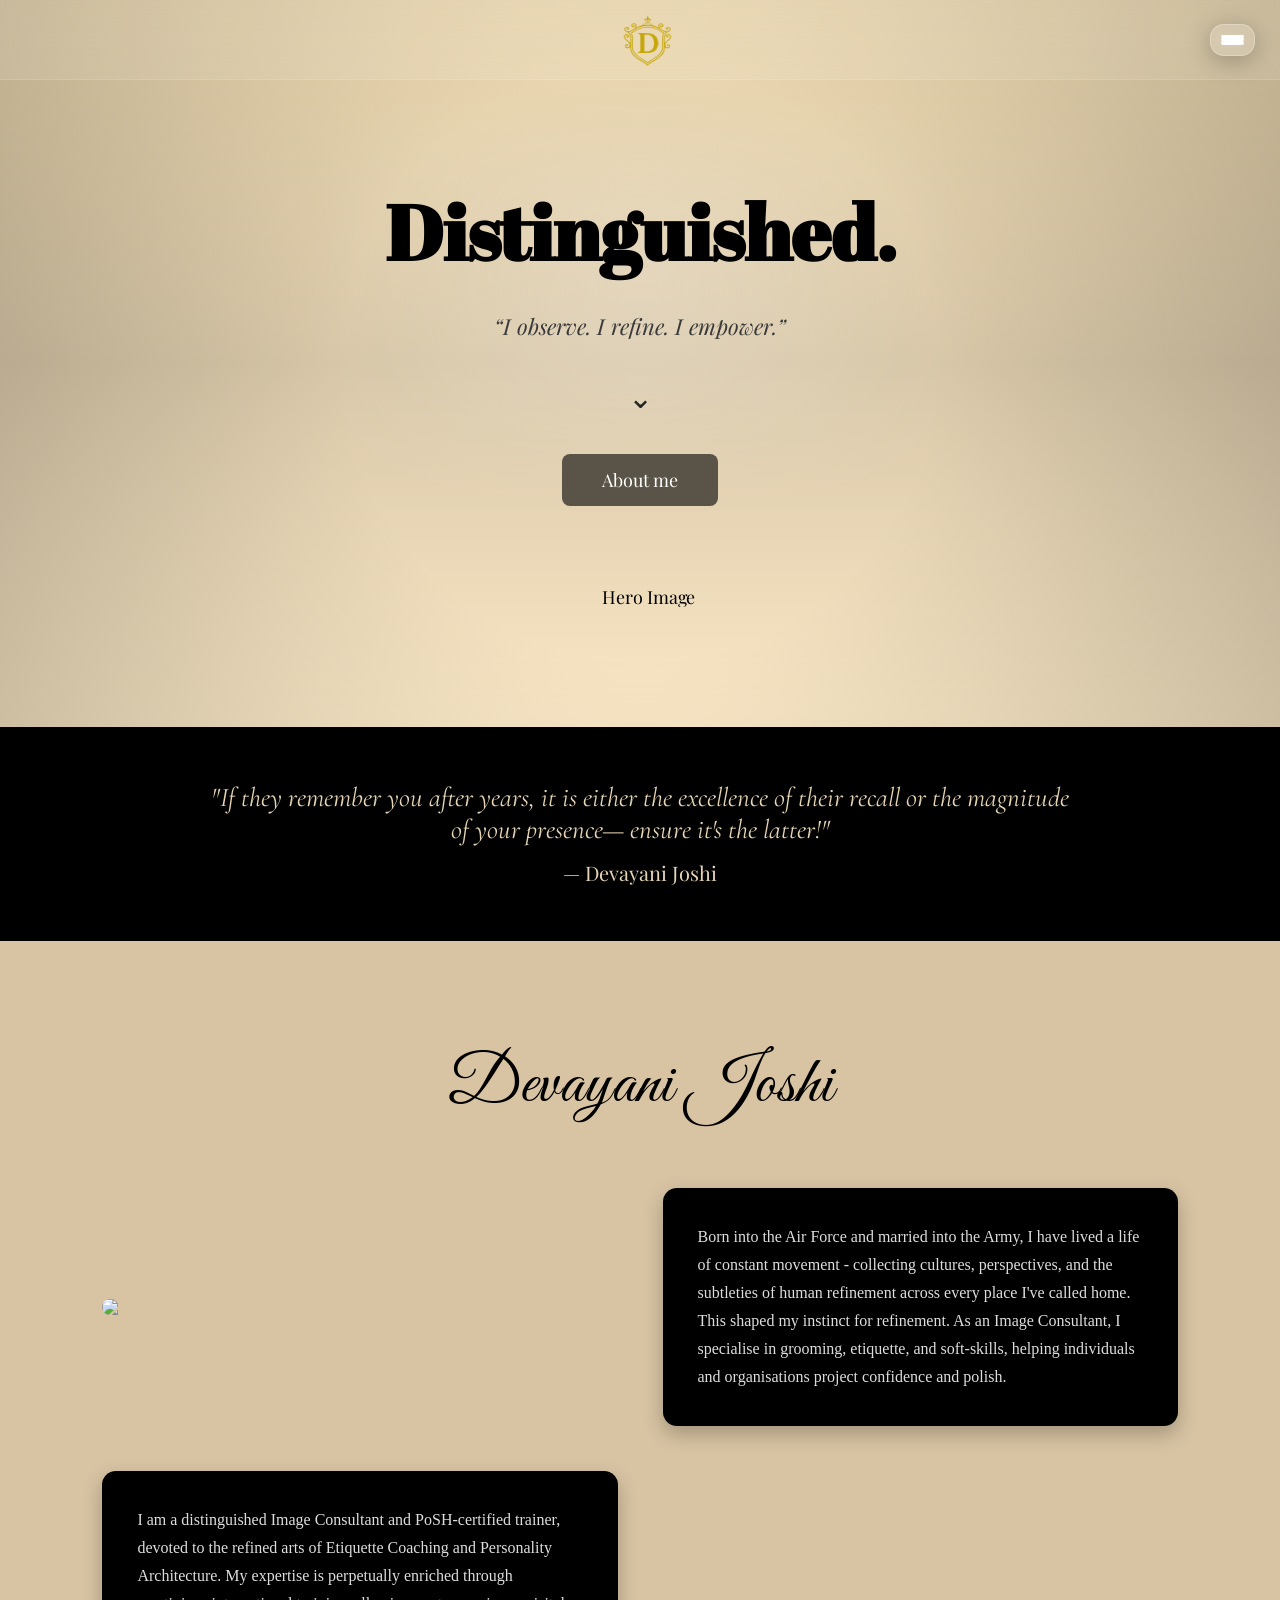
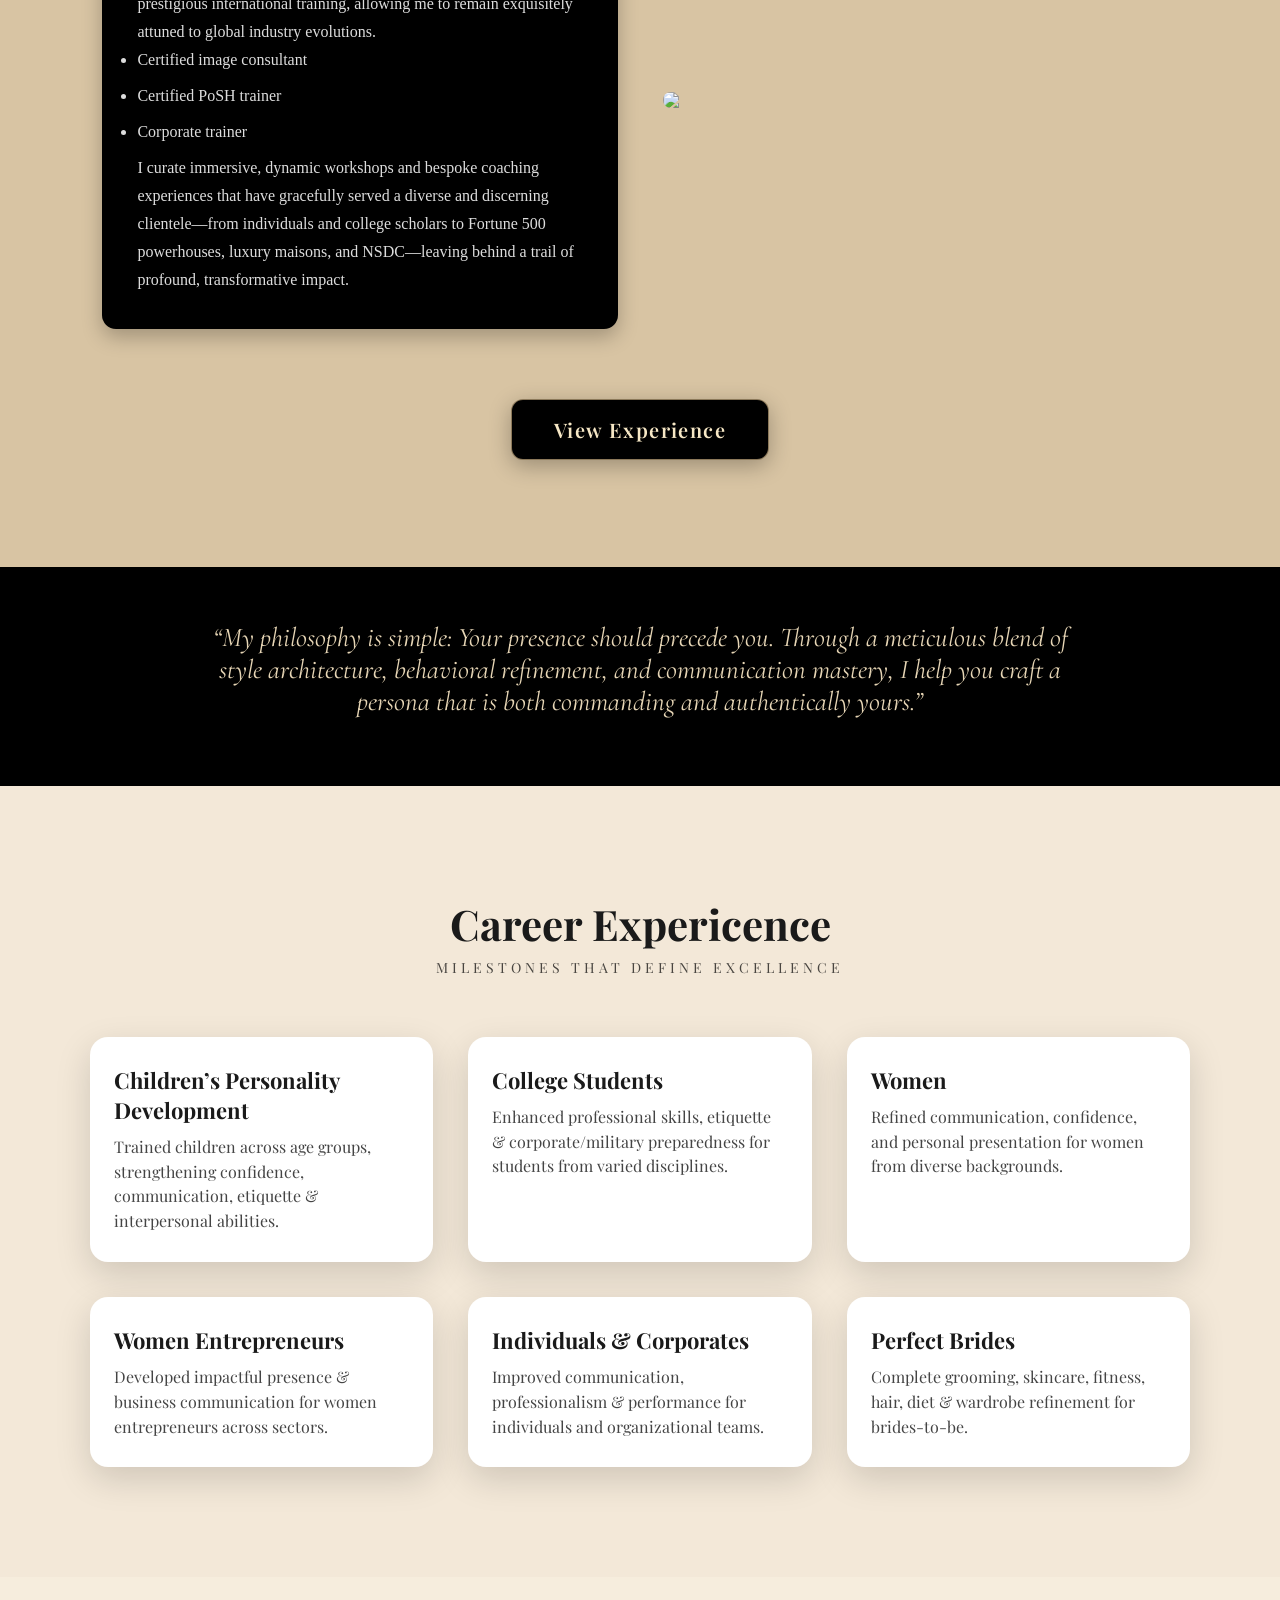
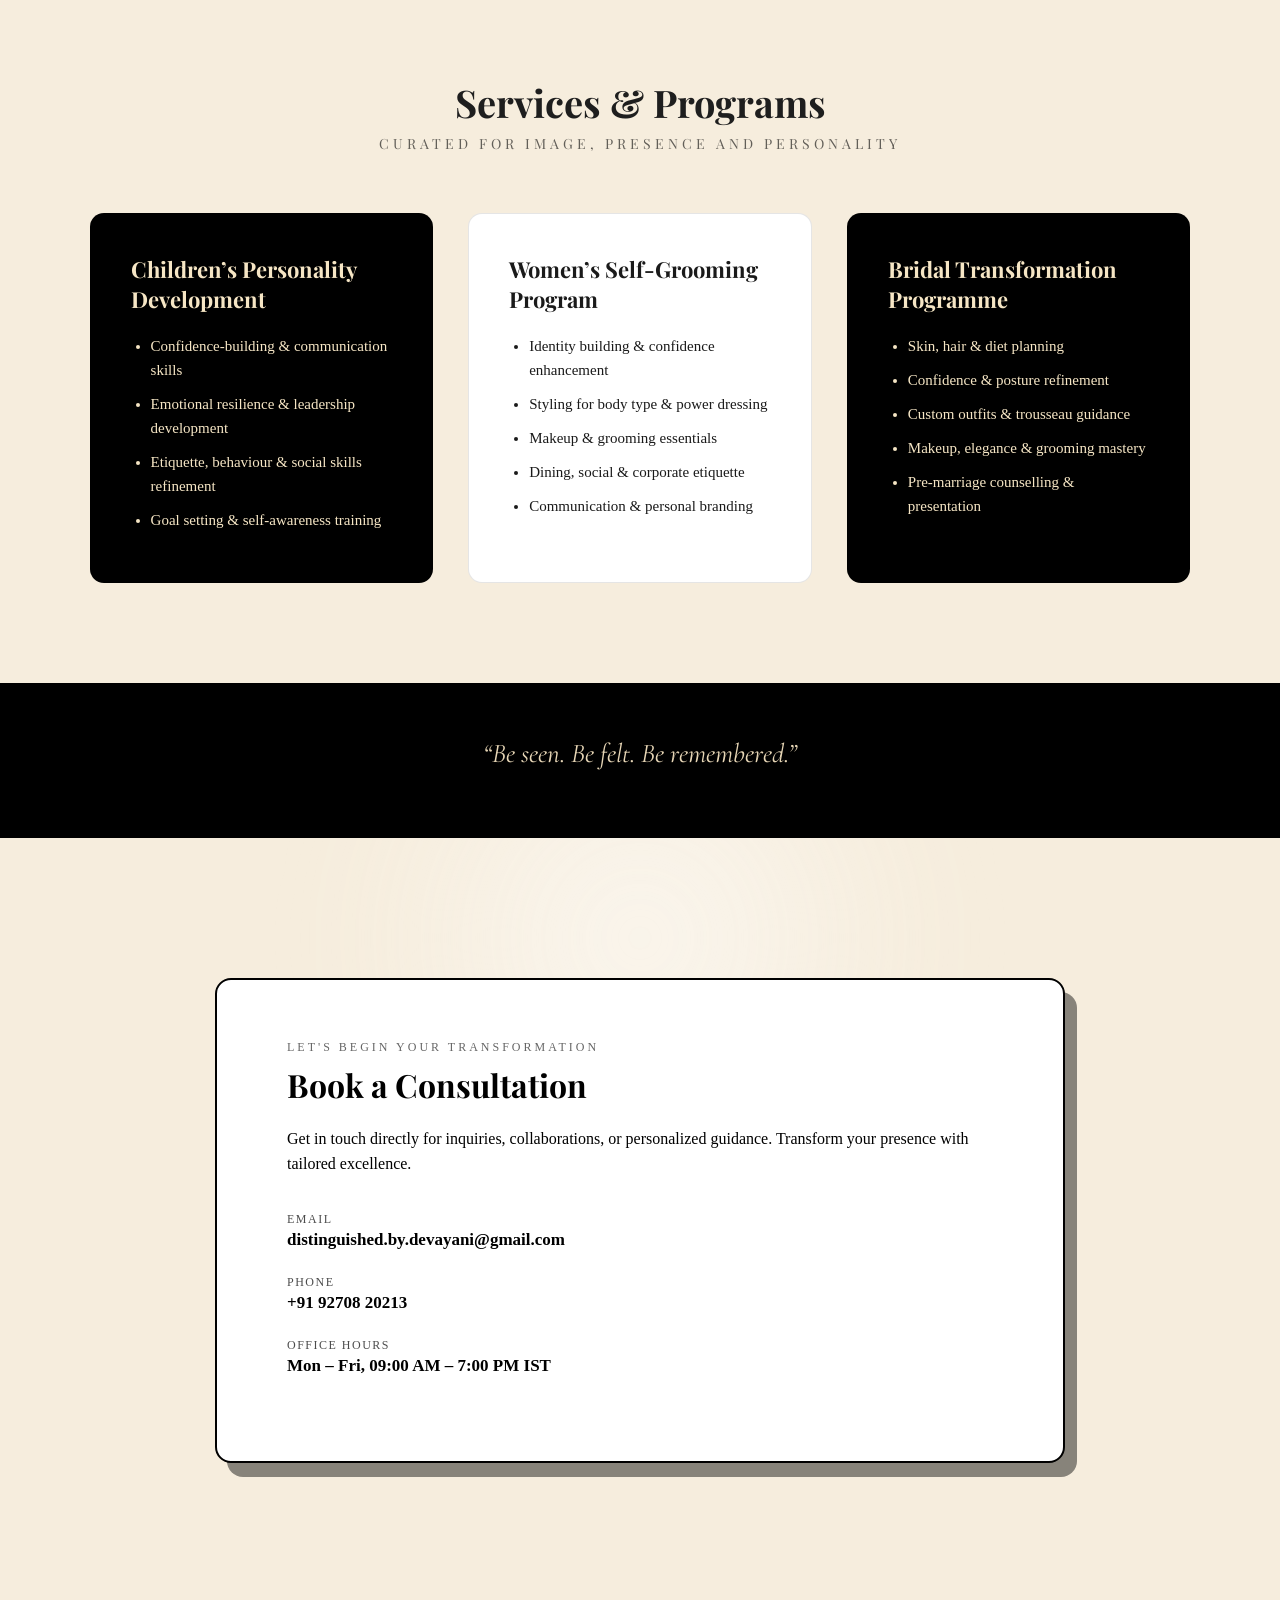
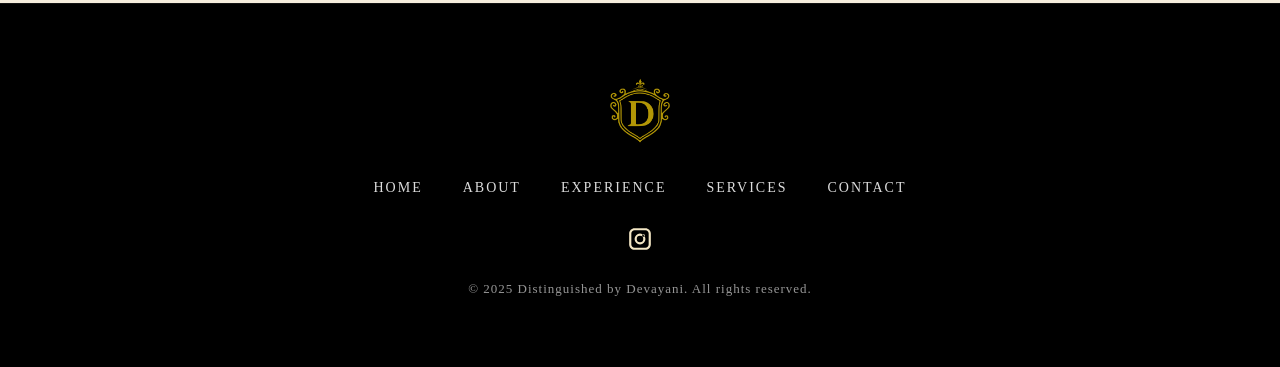
==== commit 55a4c885: "Add files via upload" ====
--- a/index.html
+++ b/index.html
@@ -1,611 +1,339 @@
-<!doctype html>
-<html lang="en" data-theme="day">
+<!DOCTYPE html>
+<html lang="en">
 <head>
-  <meta charset="utf-8">
-  <meta name="viewport" content="width=device-width, initial-scale=1">
-  <meta name="theme-color" content="#FAF4EB">
-  <meta name="description" content="Discover Délisse Tiramisu: lovingly layered Italian-inspired desserts, freshly made in Pune for everyday treats and special gatherings.">
-  <title>Délisse Tiramisu — Un Capolavoro Italiano</title>
-  <link rel="preconnect" href="https://fonts.googleapis.com">
-  <link rel="preconnect" href="https://fonts.gstatic.com" crossorigin>
-  <link href="https://fonts.googleapis.com/css2?family=DM+Sans:wght@400;500;600;700&family=Playfair+Display:ital,wght@0,400;0,500;0,600;1,400;1,500&display=swap" rel="stylesheet">
-  <style>
-    :root {
-      color-scheme: light;
-      --page: #FAF4EB;
-      --surface: #FFFDF9;
-      --surface-soft: #F3E9DC;
-      --ink: #33180C;
-      --ink-soft: #624C3D;
-      --cocoa: #482515;
-      --tan: #C8AD90;
-      --line: rgba(72, 37, 21, .16);
-      --shadow: 0 1.5rem 4rem rgba(51, 24, 12, .09);
-      --gingham-white: #FFFFFF;
-      --gingham-red: #B4232D;
-      --gingham-pattern: url("data:image/svg+xml,%3Csvg xmlns='http://www.w3.org/2000/svg' width='36' height='36' viewBox='0 0 36 36'%3E%3Cpath fill='%23FFFFFF' d='M0 0h36v36H0z'/%3E%3Cpath fill='%23B4232D' d='M0 0h18v18H0zm18 18h18v18H18z'/%3E%3C/svg%3E");
-      --content: 74rem;
-      --header-height: 4.5rem;
-      --frame-width: 3.25rem;
-    }
-
-    html[data-theme="night"] {
-      color-scheme: dark;
-      --page: #1D130F;
-      --surface: #291C16;
-      --surface-soft: #35251C;
-      --ink: #FFF7ED;
-      --ink-soft: #D7C2AE;
-      --cocoa: #F2DFCA;
-      --tan: #B08D6B;
-      --line: rgba(255, 247, 237, .15);
-      --shadow: 0 1.5rem 4rem rgba(0, 0, 0, .24);
-    }
-
-    * { box-sizing: border-box; }
-    html { scroll-behavior: smooth; scroll-padding-top: calc(var(--header-height) + 1.5rem); }
-    body {
-      margin: 0;
-      padding-inline: var(--frame-width);
-      background: var(--page);
-      color: var(--ink);
-      font: 400 1rem/1.65 "DM Sans", sans-serif;
-      transition: background-color .35s ease, color .35s ease;
-      overflow-x: hidden;
-    }
-    img { display: block; max-width: 100%; }
-    button, a, select { font: inherit; }
-    a { color: inherit; }
-    button { color: inherit; }
-    :focus-visible { outline: 3px solid #B54635; outline-offset: 3px; }
-    ::selection { color: #fff; background: #8C3028; }
-    .container { width: min(var(--content), calc(100% - 3rem)); margin-inline: auto; }
-    .eyebrow {
-      margin: 0 0 .8rem;
-      color: var(--ink-soft);
-      font-size: .73rem;
-      font-weight: 700;
-      letter-spacing: .19em;
-      line-height: 1.4;
-      text-transform: uppercase;
-    }
-    h1, h2, h3, p { margin-top: 0; }
-    h1, h2, h3, .wordmark { font-family: "Playfair Display", Georgia, serif; }
-    h2 { margin-bottom: 1rem; font-size: clamp(2.2rem, 5vw, 3.65rem); font-weight: 400; line-height: 1.12; letter-spacing: -.035em; }
-    .section-intro { max-width: 40rem; margin: 0 auto 3rem; text-align: center; }
-    .section-intro p:last-child { color: var(--ink-soft); }
-    .skip-link {
-      position: fixed; z-index: 999; top: .75rem; left: .75rem; transform: translateY(-160%);
-      padding: .8rem 1rem; border-radius: .5rem; background: var(--surface); color: var(--ink);
-    }
-    .skip-link:focus { transform: translateY(0); }
-    .sr-only {
-      position: absolute; width: 1px; height: 1px; padding: 0; margin: -1px;
-      overflow: hidden; clip: rect(0, 0, 0, 0); white-space: nowrap; border: 0;
-    }
-
-    .page-loader {
-      position: fixed; z-index: 1000; inset: 0; display: grid; place-items: center;
-      padding: 1.5rem; background: color-mix(in srgb, var(--page) 94%, transparent);
-      backdrop-filter: blur(8px); opacity: 1; visibility: visible;
-      transition: opacity .5s ease, visibility .5s ease;
-    }
-    .page-loader.is-hidden { opacity: 0; visibility: hidden; pointer-events: none; }
-    .loader-content {
-      width: min(20rem, 100%); display: grid; justify-items: center; gap: 1rem;
-      padding: 2rem 1.5rem 1.5rem; border: 1px solid var(--line); border-radius: .75rem;
-      background: var(--surface); box-shadow: var(--shadow); text-align: center;
-    }
-    .loader-seal { position: relative; width: 5rem; aspect-ratio: 1; padding: .25rem; border-radius: 50%; background: conic-gradient(from 0deg, var(--gingham-red), #fff 25%, var(--gingham-red) 50%, #fff 75%, var(--gingham-red)); animation: loader-spin 2.4s linear infinite; }
-    .loader-seal img { width: 100%; height: 100%; border: 3px solid var(--surface); border-radius: 50%; object-fit: cover; animation: loader-counter-spin 2.4s linear infinite; }
-    .loader-track { width: 9rem; height: .55rem; overflow: hidden; border-radius: 999px; background: var(--surface-soft); }
-    .loader-track::after { display: block; width: 42%; height: 100%; content: ""; border-radius: inherit; background-color: var(--gingham-white); background-image: var(--gingham-pattern); background-size: 1.125rem 1.125rem; animation: loader-progress 1.25s ease-in-out infinite; }
-    .loader-caption { margin: 0; color: var(--ink); font-family: "Playfair Display", Georgia, serif; font-size: 1.15rem; }
-    .loader-subcaption { margin: -.7rem 0 0; color: var(--ink-soft); font-size: .67rem; font-weight: 700; letter-spacing: .16em; text-transform: uppercase; }
-    @keyframes loader-spin { to { transform: rotate(1turn); } }
-    @keyframes loader-counter-spin { to { transform: rotate(-1turn); } }
-    @keyframes loader-progress { from { transform: translateX(-120%); } to { transform: translateX(260%); } }
-    .reveal { opacity: 0; transform: translateY(24px); transition: opacity .8s ease, transform .8s cubic-bezier(.2,.7,.2,1); }
-    .reveal.is-visible { opacity: 1; transform: translateY(0); }
-    .story-photo.reveal { transform: translateY(24px) rotate(-1.5deg); }
-    .story-photo.reveal.is-visible { transform: translateY(0) rotate(0); }
-    .chapter, .craft-card, .contact-card, .gallery-item { transition: transform .35s cubic-bezier(.2,.7,.2,1), box-shadow .35s ease; }
-    .chapter:hover, .craft-card:hover, .contact-card:hover { transform: translateY(-5px); }
-    .gallery-item:hover { transform: translateY(-4px); box-shadow: var(--shadow); }
-
-    .site-header {
-      position: sticky;
-      z-index: 20;
-      top: 0;
-      border-bottom: 1px solid var(--line);
-      background: color-mix(in srgb, var(--page) 92%, transparent);
-      backdrop-filter: blur(16px);
-    }
-    .nav-wrap {
-      width: 100%;
-      min-height: var(--header-height);
-      margin: auto;
-      display: flex;
-      align-items: center;
-      justify-content: space-between;
-      gap: 1.5rem;
-    }
-    .brand {
-      position: relative;
-      display: inline-flex;
-      align-items: center;
-      gap: .75rem;
-      min-height: 48px;
-      min-width: max-content;
-      padding-left: 5rem;
-      text-decoration: none;
-    }
-    .site-header .brand-seal {
-      position: absolute;
-      top: 50%;
-      left: 0;
-      z-index: 1;
-      width: 4.6rem;
-      aspect-ratio: 1;
-      overflow: hidden;
-      flex: 0 0 auto;
-      border: 2px solid var(--tan);
-      border-radius: 50%;
-      background: #fff;
-      box-shadow: 0 .2rem .8rem rgba(51,24,12,.13);
-      transform: translateY(-50%);
-    }
-    .brand-seal img { width: 100%; height: 100%; object-fit: cover; }
-    .brand-copy { display: grid; line-height: 1.12; }
-    .wordmark { font-size: 1.45rem; font-weight: 600; letter-spacing: .01em; }
-    .brand-line { margin-top: .18rem; color: var(--ink-soft); font-size: .63rem; letter-spacing: .13em; text-transform: uppercase; }
-    .nav-links { display: flex; align-items: center; gap: clamp(.85rem, 2vw, 1.7rem); }
-    .nav-links a {
-      min-height: 48px;
-      display: inline-flex;
-      align-items: center;
-      position: relative;
-      color: var(--ink-soft);
-      font-size: .82rem;
-      font-weight: 600;
-      text-decoration: none;
-      transition: color .2s ease;
-    }
-    .nav-links a:hover { color: var(--ink); }
-    .nav-actions { display: flex; align-items: center; gap: .55rem; }
-    .icon-button, .menu-toggle {
-      min-width: 48px; min-height: 48px;
-      display: inline-flex; align-items: center; justify-content: center;
-      border: 1px solid var(--line); border-radius: .25rem;
-      background: var(--surface); color: var(--ink); cursor: pointer;
-      transition: transform .2s ease, box-shadow .2s ease, background .25s ease;
-    }
-    .icon-button:hover, .menu-toggle:hover { transform: translateY(-2px); box-shadow: 0 .5rem 1rem rgba(51,24,12,.12); }
-    .icon-button { padding: 0 .95rem; gap: .45rem; font-size: .76rem; font-weight: 700; }
-    .menu-toggle { display: none; font-size: 1.25rem; }
-    .menu-cta { min-height: 48px; padding-inline: 1rem; font-size: .78rem; }
-
-    .hero {
-      width: calc(100% + 2 * var(--frame-width));
-      margin-left: calc(-1 * var(--frame-width));
-      padding: 0 0 clamp(4rem, 8vw, 6rem);
-      background: var(--page);
-    }
-    .hero-inner { width: min(50rem, calc(100% - 2rem)); margin-inline: auto; text-align: center; }
-    .hero-ribbon {
-      position: fixed;
-      z-index: 19;
-      inset-block: 0;
-      width: var(--frame-width);
-      background-color: var(--gingham-white);
-      background-image: var(--gingham-pattern);
-      background-size: 36px 36px;
-      background-position: 0 0;
-      transition: background-position .16s linear;
-      will-change: background-position;
-      pointer-events: none;
-    }
-    .hero-ribbon-left { left: 0; }
-    .hero-ribbon-right { right: 0; animation-direction: reverse; }
-    .hero-video-frame {
-      position: relative;
-      width: 100%;
-      aspect-ratio: 16 / 9;
-      max-height: min(68svh, 42rem);
-      margin: 0 auto clamp(2.5rem, 5vw, 4rem);
-      overflow: hidden;
-      background: #21160f;
-    }
-    .hero-video-frame video { width: 100%; height: 100%; object-fit: cover; }
-    .hero h1 { margin: 0 auto 1.1rem; color: var(--ink); font-size: clamp(3rem, 8vw, 6.4rem); font-weight: 400; line-height: .99; letter-spacing: -.055em; }
-    .hero h1 em { color: var(--ink-soft); font-weight: 400; }
-    .hero-lede { max-width: 38rem; margin: 0 auto 2rem; color: var(--ink-soft); font-size: clamp(1rem, 2vw, 1.16rem); }
-    .hero-kicker { margin-bottom: .85rem; color: var(--ink-soft); font-size: .75rem; font-weight: 700; letter-spacing: .2em; text-transform: uppercase; }
-    .hero-note { margin: 1.3rem 0 0; color: var(--ink-soft); font-size: .8rem; }
-    .button {
-      min-height: 3rem; display: inline-flex; align-items: center; justify-content: center; gap: .65rem;
-      padding: .65rem 1.25rem;       border: 1px solid var(--cocoa); border-radius: .25rem;
-      background: var(--cocoa); color: var(--page); cursor: pointer;
-      font-size: .84rem; font-weight: 700; text-decoration: none;
-      transition: transform .2s ease, box-shadow .2s ease, background .25s ease, color .25s ease;
-    }
-    .button:hover { transform: translateY(-2px); box-shadow: 0 .55rem 1.1rem rgba(51,24,12,.19); }
-    .button-outline { background: transparent; color: var(--ink); }
-    .menu-explore { min-height: 3.5rem; gap: .8rem; padding-inline: 1.5rem; }
-    .menu-explore .menu-arrow { display: inline-block; font-size: 1.1rem; animation: explore-arrow 1.8s ease-in-out infinite; }
-    .menu-explore:hover .menu-arrow { animation-play-state: paused; transform: translateX(4px); }
-    @keyframes explore-arrow { 50% { transform: translateX(4px); } }
-
-    .story { padding-block: clamp(4.5rem, 9vw, 8rem); }
-    .story-grid { display: grid; grid-template-columns: 1fr 1fr; gap: clamp(2rem, 7vw, 6rem); align-items: center; }
-    .story-photo { position: relative; padding: 0 1rem 1rem 0; }
-    .story-photo::after { position: absolute; z-index: -1; content: ""; inset: 1rem 0 0 1rem; border: 1px solid var(--tan); border-radius: 1rem; }
-    .story-photo img { width: 100%; aspect-ratio: 4 / 4.5; object-fit: cover; border-radius: 1rem; box-shadow: var(--shadow); transition: transform .7s cubic-bezier(.2,.7,.2,1); }
-    .story-photo:hover img { transform: scale(1.025); }
-    .story-copy h2 { max-width: 34rem; }
-    .story-copy p:not(.eyebrow) { color: var(--ink-soft); }
-    .story-copy .signature { margin-top: 1.6rem; color: var(--ink); font-family: "Playfair Display", Georgia, serif; font-size: 1.4rem; font-style: italic; }
-    .chapter-row { display: grid; grid-template-columns: repeat(3, 1fr); gap: 1.25rem; margin-top: 4rem; padding-top: 2rem; border-top: 1px solid var(--line); }
-    .chapter { padding-right: 1rem; }
-    .chapter-number { display: block; margin-bottom: .6rem; color: var(--tan); font-family: "Playfair Display", Georgia, serif; font-size: 1.6rem; }
-    .chapter h3 { margin-bottom: .35rem; font-size: 1.2rem; font-weight: 500; }
-    .chapter p { margin-bottom: 0; color: var(--ink-soft); font-size: .87rem; }
-
-    .gallery-section { padding-block: clamp(4.5rem, 8vw, 7rem); }
-    .gallery-grid { display: grid; grid-template-columns: 1.15fr .85fr .85fr; grid-template-rows: 14rem 14rem; gap: .85rem; }
-    .gallery-item { position: relative; overflow: hidden; border-radius: .85rem; background: var(--surface-soft); }
-    .gallery-item:first-child { grid-row: span 2; }
-    .gallery-item img { width: 100%; height: 100%; object-fit: cover; transition: transform .6s ease; }
-    .gallery-item:hover img { transform: scale(1.04); }
-    .gallery-caption {
-      position: absolute; right: .75rem; bottom: .75rem; left: .75rem;
-      width: fit-content; max-width: calc(100% - 1.5rem); padding: .45rem .75rem;
-      border-radius: .25rem; background: rgba(255,253,249,.96); color: #33180C;
-      font-size: .73rem; font-weight: 700; white-space: nowrap; overflow: hidden; text-overflow: ellipsis;
-    }
-
-    .craft-section { padding-block: clamp(4rem, 7vw, 6rem); background: var(--surface-soft); }
-    .craft-grid { display: grid; grid-template-columns: repeat(3, 1fr); gap: 1.2rem; }
-    .craft-card { padding: 1.5rem; border-top: 1px solid var(--tan); }
-    .craft-icon { width: 2.75rem; height: 2.75rem; display: grid; place-items: center; margin-bottom: 1rem; border: 1px solid var(--line); border-radius: 50%; color: var(--ink); font-size: 1.1rem; }
-    .craft-card h3 { margin-bottom: .45rem; font-size: 1.4rem; font-weight: 500; }
-    .craft-card p { margin-bottom: 0; color: var(--ink-soft); font-size: .88rem; }
-
-    .reviews-section { padding-block: clamp(4.5rem, 8vw, 7rem); }
-    .review-panel {
-      max-width: 52rem; margin: auto; padding: clamp(1.5rem, 4vw, 3rem);
-      border: 1px solid var(--line); border-radius: 1.25rem; background: var(--surface);
-      box-shadow: var(--shadow); text-align: center;
-    }
-    .review-note { margin-bottom: .75rem; color: var(--ink-soft); font-size: .73rem; font-weight: 700; letter-spacing: .16em; text-transform: uppercase; }
-    .review-panel p { max-width: 40rem; margin: 0 auto 1.2rem; color: var(--ink-soft); }
-    .customer-form { display: grid; gap: .85rem; margin-top: 1.4rem; text-align: left; }
-    .customer-form label { display: grid; gap: .35rem; color: var(--ink); font-size: .78rem; font-weight: 700; }
-    .customer-form input, .customer-form textarea {
-      width: 100%; min-height: 48px; padding: .75rem .85rem;
-      border: 1px solid var(--line); border-radius: .65rem;
-      background: var(--surface); color: var(--ink); font: inherit; font-size: .88rem;
-    }
-    .customer-form textarea { min-height: 5rem; resize: vertical; }
-    .customer-form .form-row { display: grid; grid-template-columns: 1fr 1fr; gap: .75rem; }
-
-    .contact-section { padding-block: clamp(4.5rem, 8vw, 7rem); background: var(--surface-soft); }
-    .contact-grid { display: grid; grid-template-columns: repeat(3, 1fr); gap: 1rem; }
-    .contact-card { min-width: 0; padding: 1.4rem; border: 1px solid var(--line); border-radius: 1rem; background: var(--surface); }
-    .contact-card h3 { margin-bottom: .4rem; font-size: 1.3rem; font-weight: 500; }
-    .contact-card p, .contact-card a { color: var(--ink-soft); font-size: .88rem; overflow-wrap: anywhere; }
-    .contact-card a { min-height: 48px; display: inline-flex; align-items: center; }
-    .contact-card a:hover { color: var(--ink); }
-    .delivery-note { margin: 1.25rem auto 0; color: var(--ink-soft); font-size: .82rem; text-align: center; }
-
-    .site-footer { padding-block: 3rem 1.25rem; background: var(--surface); }
-    .footer-main { display: grid; grid-template-columns: 1.3fr 1fr 1fr; gap: 2rem; align-items: start; }
-    .footer-brand { display: flex; align-items: center; gap: .9rem; margin-bottom: .8rem; }
-    .footer-seal { width: 4.2rem; }
-    .footer-summary { max-width: 22rem; color: var(--ink-soft); font-size: .85rem; }
-    .footer-col h3 { margin: .2rem 0 .75rem; font-family: "DM Sans", sans-serif; font-size: .77rem; font-weight: 700; letter-spacing: .13em; text-transform: uppercase; }
-    .footer-links { display: grid; gap: .35rem; }
-    .footer-links a { min-height: 48px; display: inline-flex; align-items: center; color: var(--ink-soft); font-size: .85rem; text-decoration: none; }
-    .footer-links a:hover { color: var(--ink); }
-    .footer-bottom { margin-top: 2rem; padding-top: 1rem; border-top: 1px solid var(--line); color: var(--ink-soft); font-size: .75rem; text-align: center; }
-
-    .mobile-nav {
-      position: fixed; z-index: 22; inset: var(--header-height) 0 auto; display: none;
-      padding: .5rem 1.25rem 1rem; border-bottom: 1px solid var(--line);
-      background: var(--page); box-shadow: var(--shadow);
-    }
-    .mobile-nav.open { display: grid; }
-    .mobile-nav a { min-height: 48px; display: flex; align-items: center; border-bottom: 1px solid var(--line); color: var(--ink-soft); text-decoration: none; }
-    .mobile-nav a:last-child { border-bottom: 0; }
-
-    @media (max-width: 1050px) {
-      .nav-links { gap: .8rem; }
-      .nav-links a { font-size: .76rem; }
-    }
-    @media (max-width: 790px) {
-      :root { --header-height: 3.75rem; }
-      :root { --frame-width: 2rem; }
-      .nav-links { display: none; }
-      .menu-toggle { display: inline-flex; }
-      .nav-wrap { gap: .5rem; }
-      .site-header .brand { padding-left: 4.2rem; }
-      .site-header .brand-seal { width: 3.9rem; }
-      .wordmark { font-size: 1.25rem; }
-      .icon-button { width: 48px; padding: 0; font-size: 1rem; }
-      .icon-button .theme-label { display: none; }
-      .story-grid { grid-template-columns: 1fr; }
-      .story-photo { max-width: 34rem; margin-inline: auto; }
-      .story-photo img { aspect-ratio: 4 / 3.6; }
-      .chapter-row { margin-top: 2.5rem; }
-      .gallery-grid { grid-template-columns: repeat(2, minmax(0, 1fr)); grid-template-rows: 15rem 12rem; }
-      .gallery-item:first-child { grid-row: auto; grid-column: span 2; }
-      .gallery-item:last-child { grid-column: span 2; }
-      .footer-main { grid-template-columns: 1fr 1fr; }
-      .footer-main > :first-child { grid-column: span 2; }
-    }
-    @media (max-width: 540px) {
-      .container { width: calc(100% - 2rem); }
-      .brand-line { font-size: .56rem; }
-      .nav-actions { gap: .35rem; }
-      .menu-cta { padding-inline: .7rem; font-size: .72rem; }
-      .hero-inner { width: calc(100% - 2rem); }
-      .hero h1 { font-size: clamp(2.8rem, 14vw, 4.3rem); }
-      .chapter-row, .craft-grid, .contact-grid { grid-template-columns: 1fr; }
-      .chapter { padding: 0 0 1rem; border-bottom: 1px solid var(--line); }
-      .gallery-grid { grid-template-columns: minmax(0, 1fr); grid-template-rows: none; grid-auto-rows: 14rem; gap: .75rem; }
-      .gallery-item:first-child, .gallery-item:last-child { grid-column: auto; }
-      .gallery-caption { right: .45rem; bottom: .45rem; left: .45rem; max-width: calc(100% - .9rem); padding: .4rem .55rem; font-size: .68rem; }
-      .footer-main { grid-template-columns: 1fr; }
-      .footer-main > :first-child { grid-column: auto; }
-    }
-    @media (max-width: 390px) {
-      .menu-cta { display: none; }
-    }
-    @media (max-width: 430px) {
-      .site-header .brand-copy { display: none; }
-    }
-    @media (max-width: 360px) {
-      .brand-copy { display: none; }
-    }
-    @media (prefers-reduced-motion: reduce) {
-      *, *::before, *::after { scroll-behavior: auto !important; animation-duration: .01ms !important; animation-iteration-count: 1 !important; transition-duration: .01ms !important; }
-    }
-  </style>
+    <meta charset="UTF-8">
+    <meta name="viewport" content="width=device-width, initial-scale=1.0">
+    <title>Distinguished by Devayani</title>
+
+    <!-- CSS -->
+    <link rel="stylesheet" href="style.css">
+
+    <!-- FONTS -->
+    <link href="https://fonts.googleapis.com/css2?family=Abril+Fatface&display=swap" rel="stylesheet">
+    <link href="https://fonts.cdnfonts.com/css/vladimir-script" rel="stylesheet">
+    <link href="https://fonts.googleapis.com/css2?family=Playfair+Display:wght@400;500;600;700&display=swap" rel="stylesheet">
+    <link href="https://fonts.googleapis.com/css2?family=Cormorant+Garamond:wght@400;500;600&display=swap" rel="stylesheet">
+    <link href="https://fonts.googleapis.com/css2?family=Great+Vibes&display=swap" rel="stylesheet">
 </head>
+
 <body>
-  <noscript><style>.page-loader{display:none!important}</style></noscript>
-  <div class="page-loader" id="page-loader" role="status" aria-label="Loading Délisse Tiramisu">
-    <div class="loader-content"><span class="loader-seal"><img src="./logo.jpg" alt="" width="1024" height="1024"></span><span class="loader-caption">A little sweetness</span><span class="loader-subcaption">Fresh from our kitchen</span><span class="loader-track" aria-hidden="true"></span></div>
-  </div>
-  <span class="hero-ribbon hero-ribbon-left" aria-hidden="true"></span>
-  <span class="hero-ribbon hero-ribbon-right" aria-hidden="true"></span>
-  <a class="skip-link" href="#main">Skip to content</a>
-  <header class="site-header">
-    <div class="nav-wrap container">
-      <a class="brand" href="#home" aria-label="Délisse Tiramisu home">
-        <span class="brand-seal"><img src="./logo.jpg" alt="Délisse circular lid emblem" width="1024" height="1024"></span>
-        <span class="brand-copy"><span class="wordmark">Délisse</span><span class="brand-line">Tiramisu · Pune</span></span>
-      </a>
-      <nav class="nav-links" aria-label="Main navigation">
-        <a href="#story">Story</a><a href="./menu.html">Menu</a><a href="#gallery">Gallery</a><a href="#craft">About</a><a href="#reviews">Reviews</a><a href="#contact">Contact</a>
-      </nav>
-      <div class="nav-actions">
-        <button class="icon-button" id="theme-toggle" type="button" aria-label="Switch to night mode" aria-pressed="false"><span aria-hidden="true">☾</span><span class="theme-label">Night</span></button>
-        <a class="button menu-cta" href="./menu.html">View menu</a>
-        <button class="menu-toggle" id="menu-toggle" type="button" aria-label="Open navigation menu" aria-expanded="false" aria-controls="mobile-nav">☰</button>
-      </div>
-    </div>
-    <nav class="mobile-nav" id="mobile-nav" aria-label="Mobile navigation">
-      <a href="#story">Our story</a><a href="./menu.html">Menu</a><a href="#gallery">Gallery</a><a href="#craft">About our craft</a><a href="#reviews">Reviews</a><a href="#contact">Contact</a>
-    </nav>
-  </header>
-
-  <main id="main">
-    <section class="hero" id="home" aria-labelledby="hero-title">
-      <div class="hero-video-frame">
-        <video class="hero-video" width="1280" height="720" autoplay muted playsinline loop preload="auto" aria-label="Délisse Tiramisu brand video">
-          <source src="./gemini_generated_video_3c3f9acc.mp4" type="video/mp4">
-          Your browser does not support HTML video.
-        </video>
-      </div>
-      <div class="hero-inner">
-        <p class="hero-kicker">Un Capolavoro Italiano</p>
-        <h1 id="hero-title">A little Italian<br><em>dolce vita.</em></h1>
-        <p class="hero-lede">Layers of coffee-kissed comfort, made with care in Pune. A thoughtful treat for the everyday—and every table worth gathering around.</p>
-        <a class="button menu-explore" href="./menu.html"><span>Explore the menu</span><span class="menu-arrow" aria-hidden="true">→</span></a>
-        <p class="hero-note">Small-batch tiramisu, prepared fresh for your order.</p>
-      </div>
-    </section>
-
-    <section class="story" id="story" aria-labelledby="story-title">
-      <div class="container">
-        <div class="story-grid">
-          <div class="story-photo"><img src="./about image.jpg" alt="Délisse tiramisu with cocoa and espresso, presented in a warm Italian-inspired setting" loading="lazy" width="1024" height="682"></div>
-          <div class="story-copy">
-            <p class="eyebrow">Our story · A kitchen in Pune</p>
-            <h2 id="story-title">Some traditions are best shared by the spoonful.</h2>
-            <p>Délisse began with a love for the gentle contrast at the heart of tiramisu: coffee-soaked biscuits, soft mascarpone cream, and a final veil of cocoa. We bring that Italian favourite to Pune, making each order with patience and a little everyday joy.</p>
-            <p>From a small tasting cup to a box for the whole table, every format is made to make sharing feel special. Choose your size, gather your people, and leave room for one more spoonful.</p>
-            <p class="signature">Made with care, from our kitchen to yours.</p>
-          </div>
-        </div>
-        <div class="chapter-row" aria-label="Our process">
-          <article class="chapter"><span class="chapter-number">01</span><h3>Good things take time</h3><p>We build each dessert in delicate layers, giving cream and coffee their moment.</p></article>
-          <article class="chapter"><span class="chapter-number">02</span><h3>Made for your moment</h3><p>Choose an individual portion, a family-sized treat, or a box for a celebration.</p></article>
-          <article class="chapter"><span class="chapter-number">03</span><h3>Finished with care</h3><p>A cocoa-dusted classic, prepared fresh and ready to be passed around the table.</p></article>
-        </div>
-      </div>
-    </section>
-
-    <section class="gallery-section" id="gallery" aria-labelledby="gallery-title">
-      <div class="container">
-        <div class="section-intro">
-          <p class="eyebrow">A closer look</p>
-          <h2 id="gallery-title">Made to be admired.<br>Even better by the spoonful.</h2>
-          <p>A few little moments from the Délisse table.</p>
-        </div>
-        <div class="gallery-grid">
-          <figure class="gallery-item"><img src="./classic cup.jpg" alt="Tiramisu served in an Italian-inspired setting" loading="lazy" width="1024" height="682"><figcaption class="gallery-caption">A little dolce vita</figcaption></figure>
-          <figure class="gallery-item"><img src="./classic cup.jpg" alt="Individual classic tiramisu cup with cocoa" loading="lazy" width="1024" height="682"><figcaption class="gallery-caption">The classic cup</figcaption></figure>
-          <figure class="gallery-item"><img src="./celebration box.jpg" alt="Délisse celebration box, ready to share" loading="lazy" width="1024" height="682"><figcaption class="gallery-caption">Gather around</figcaption></figure>
-          <figure class="gallery-item"><img src="./galary 1.jpg" alt="A Délisse tiramisu serving" loading="lazy" width="1024" height="682"><figcaption class="gallery-caption">A moment for dessert</figcaption></figure>
-          <figure class="gallery-item"><img src="./galary 2.jpg" alt="A close-up of Délisse dessert presentation" loading="lazy" width="1024" height="682"><figcaption class="gallery-caption">Layer by layer</figcaption></figure>
-        </div>
-      </div>
-    </section>
-
-    <section class="craft-section" id="craft" aria-labelledby="craft-title">
-      <div class="container">
-        <div class="section-intro">
-          <p class="eyebrow">The little things matter</p>
-          <h2 id="craft-title">Thoughtful at every layer.</h2>
-          <p>Our promise is simple: make a lovely tiramisu, handle it with care, and help it arrive ready to share.</p>
-        </div>
-        <div class="craft-grid">
-          <article class="craft-card"><span class="craft-icon" aria-hidden="true">✳</span><h3>Ingredients chosen with care</h3><p>Mascarpone, coffee, Savoiardi, and cocoa are at the heart of our classic recipe. Contact us for current ingredient or allergen questions.</p></article>
-          <article class="craft-card"><span class="craft-icon" aria-hidden="true">⌂</span><h3>Made in Pune</h3><p>A local kitchen bringing a much-loved Italian dessert to celebrations and everyday tables.</p></article>
-          <article class="craft-card"><span class="craft-icon" aria-hidden="true">♡</span><h3>Fresh for your order</h3><p>We make your dessert fresh and coordinate timing and delivery details when you place an order.</p></article>
-        </div>
-      </div>
-    </section>
-
-    <section class="reviews-section" id="reviews" aria-labelledby="reviews-title">
-      <div class="container">
-        <div class="section-intro">
-          <p class="eyebrow">A note on reviews</p>
-          <h2 id="reviews-title">We want every word to be genuine.</h2>
-        </div>
-        <div class="review-panel">
-          <div class="review-note">A note from our kitchen</div>
-          <p>We’re gathering customer feedback before publishing testimonials here. Have tried Délisse? We’d love to hear what you thought—your words help our little kitchen grow.</p>
-          <a class="button button-outline" href="https://wa.me/919270820213?text=Hello%20D%C3%A9lisse!%20I%27d%20love%20to%20share%20feedback%20about%20my%20tiramisu%20order." target="_blank" rel="noopener noreferrer">Share feedback on WhatsApp</a>
-        </div>
-      </div>
-    </section>
-
-    <section class="contact-section" id="contact" aria-labelledby="contact-title">
-      <div class="container">
-        <div class="section-intro">
-          <p class="eyebrow">Say ciao</p>
-          <h2 id="contact-title">Let’s make your next gathering sweeter.</h2>
-          <p>Questions, custom orders, or a celebration coming up? Get in touch and we’ll help you choose.</p>
-        </div>
-        <div class="contact-grid">
-          <article class="contact-card"><h3>Call or WhatsApp</h3><p><a href="tel:+919270820213">+91 92708 20213</a></p><p><a href="https://wa.me/919270820213" target="_blank" rel="noopener noreferrer">Message us on WhatsApp ↗</a></p></article>
-          <article class="contact-card"><h3>Email</h3><p>For custom orders and event enquiries.</p><a href="mailto:delissepune@gmail.com">delissepune@gmail.com</a></article>
-          <article class="contact-card"><h3>Ordering hours</h3><p>Monday–Saturday<br>9:00 am–8:00 pm</p><p>Handcrafted in Pune, Maharashtra.</p></article>
-        </div>
-        <p class="delivery-note">Delivery enquiries: Pune and Nagpur. Please contact us to confirm availability for your area and preferred date.</p>
-      </div>
-    </section>
-  </main>
-
-  <footer class="site-footer">
-    <div class="container">
-      <div class="footer-main">
-        <div>
-          <div class="footer-brand">
-            <span class="brand-seal footer-seal"><img src="./logo.jpg" alt="Délisse circular lid emblem" loading="lazy" width="1024" height="1024"></span>
-            <span class="brand-copy"><span class="wordmark">Délisse</span><span class="brand-line">Un Capolavoro Italiano</span></span>
-          </div>
-          <p class="footer-summary">Classic tiramisu, lovingly layered and made fresh in Pune. A little sweetness is always worth sharing.</p>
-        </div>
-        <div class="footer-col"><h3>Explore</h3><div class="footer-links"><a href="#story">Our story</a><a href="./menu.html">The menu</a><a href="#gallery">Gallery</a><a href="#craft">Our craft</a></div></div>
-        <div class="footer-col"><h3>Get in touch</h3><div class="footer-links"><a href="tel:+919270820213">+91 92708 20213</a><a href="mailto:delissepune@gmail.com">delissepune@gmail.com</a><a href="#contact">Pune &amp; Nagpur delivery enquiries</a></div></div>
-      </div>
-      <div class="footer-bottom">© <span id="year"></span> Délisse Tiramisu. Made with care in Pune.</div>
-    </div>
-  </footer>
-
-  <script>
-    const loader = document.getElementById("page-loader");
-    const revealElements = document.querySelectorAll(".hero-inner > *, .story-photo, .story-copy, .chapter, .section-intro, .gallery-item, .craft-card, .review-panel, .contact-card, .footer-main > *");
-    revealElements.forEach((element, index) => {
-      element.classList.add("reveal");
-      element.style.transitionDelay = `${Math.min(index % 4, 3) * 90}ms`;
-    });
-
-    const observer = new IntersectionObserver(entries => {
-      entries.forEach(entry => {
-        if (!entry.isIntersecting) return;
-        entry.target.classList.add("is-visible");
-        observer.unobserve(entry.target);
-      });
-    }, { threshold: 0.12 });
-    revealElements.forEach(element => observer.observe(element));
-    const revealInView = () => {
-      revealElements.forEach(element => {
-        const bounds = element.getBoundingClientRect();
-        if (bounds.top < window.innerHeight + 80 && bounds.bottom > -80) element.classList.add("is-visible");
-      });
-    };
-    revealInView();
-    window.addEventListener("scroll", revealInView, { passive: true });
-
-    const ribbonEdges = [...document.querySelectorAll(".hero-ribbon")];
-    const moveRibbonsWithScroll = () => {
-      const offset = window.scrollY * 0.22;
-      ribbonEdges.forEach((ribbon, index) => {
-        ribbon.style.backgroundPosition = `0 ${index === 0 ? offset : -offset}px`;
-      });
-    };
-    window.addEventListener("scroll", moveRibbonsWithScroll, { passive: true });
-    moveRibbonsWithScroll();
-
-    const loaderStartedAt = performance.now();
-    let loaderReady = document.readyState === "complete";
-    let loaderDismissed = false;
-    let loaderDismissScheduled = false;
-    let loaderHideTimer;
-    const dismissLoader = () => {
-      if (loaderDismissed) return;
-      loaderDismissed = true;
-      loader.classList.add("is-hidden");
-      window.setTimeout(() => loader.remove(), 650);
-    };
-    const finishIntro = () => {
-      if (!loaderReady || loaderDismissed || loaderDismissScheduled) return;
-      loaderDismissScheduled = true;
-      const remaining = Math.max(0, 1400 - (performance.now() - loaderStartedAt));
-      loaderHideTimer = window.setTimeout(dismissLoader, remaining);
-    };
-    if (loaderReady) finishIntro();
-    else window.addEventListener("load", () => { loaderReady = true; finishIntro(); }, { once: true });
-    window.setTimeout(() => {
-      if (loaderDismissed) return;
-      if (loaderHideTimer) window.clearTimeout(loaderHideTimer);
-      loaderDismissScheduled = false;
-      loaderReady = true;
-      finishIntro();
-    }, 5000);
-
-    document.getElementById("theme-toggle").addEventListener("click", event => {
-      const button = event.currentTarget;
-      const isNight = document.documentElement.dataset.theme !== "night";
-      document.documentElement.dataset.theme = isNight ? "night" : "day";
-      button.setAttribute("aria-pressed", String(isNight));
-      button.setAttribute("aria-label", `Switch to ${isNight ? "day" : "night"} mode`);
-      button.innerHTML = `<span aria-hidden="true">${isNight ? "☀" : "☾"}</span><span class="theme-label">${isNight ? "Day" : "Night"}</span>`;
-      document.querySelector('meta[name="theme-color"]').content = isNight ? "#1D130F" : "#FAF4EB";
-    });
-
-    const menuToggle = document.getElementById("menu-toggle");
-    const mobileNav = document.getElementById("mobile-nav");
-    menuToggle.addEventListener("click", () => {
-      const isOpen = mobileNav.classList.toggle("open");
-      menuToggle.setAttribute("aria-expanded", String(isOpen));
-      menuToggle.setAttribute("aria-label", isOpen ? "Close navigation menu" : "Open navigation menu");
-      menuToggle.textContent = isOpen ? "×" : "☰";
-    });
-    mobileNav.addEventListener("click", event => {
-      if (!event.target.closest("a")) return;
-      mobileNav.classList.remove("open");
-      menuToggle.setAttribute("aria-expanded", "false");
-      menuToggle.setAttribute("aria-label", "Open navigation menu");
-      menuToggle.textContent = "☰";
-    });
-
-    document.getElementById("year").textContent = new Date().getFullYear();
-  </script>
-</body>
+
+<!-- ========================= NAVBAR ========================= -->
+<header class="navbar">
+
+    <div class="nav-left"></div>
+
+    <div class="nav-logo">
+        <a href="#hero" class="logo-link">
+            <img src="./vector.png" alt="Logo">
+        </a>
+    </div>
+
+    <!-- Glass Hamburger -->
+    <button id="hamburger" class="hamburger glass-hamburger">
+        <span></span>
+        <span></span>
+        <span></span>
+    </button>
+
+</header>
+
+<!-- MOBILE MENU -->
+<nav id="mobileMenu" class="mobile-menu">
+    <div class="menu-inner">
+        <a href="#hero" class="menu-link">Home</a>
+        <a href="#about" class="menu-link">About</a>
+        <a href="#achievements" class="menu-link">Experience</a>
+        <a href="#services" class="menu-link">Services</a>
+        <a href="#contact" class="menu-link">Contact</a>
+    </div>
+</nav>
+
+<div id="menuOverlay" class="menu-overlay"></div>
+
+
+<!-- ========================= HERO SECTION ========================= -->
+
+<section class="new-hero"  id="hero">
+
+    <div class="hero-inner">
+        <h1 class="hero-heading smooth-in">Distinguished.</h1>
+        <p class="hero-quote smooth-in">“I observe. I refine. I empower.”</p>
+        <div class="hero-arrow smooth-in">⌄</div>
+        <a href="#about" class="hero-btn smooth-in">About me</a>
+    </div>
+
+    <div class="hero-img-full smooth-zoom">
+        <img src="./content 2.png" alt="Hero Image">
+    </div>
+
+</section>
+
+<!-- ========================= QUOTE BANNER SECTION ========================= -->
+
+<section class="quote-banner fade-in-up">
+    <div class="quote-banner-content">
+        <p class="quote-text">
+            "If they remember you after years, it is either the excellence of their recall or the magnitude of your presence— ensure it's the latter!"
+        </p>
+
+        <p class="quote-author">— Devayani Joshi</p>
+    </div>
+</section>
+
+<!-- ========================= ABOUT SECTION ========================= -->
+
+<section id="about" class="about-section">
+
+    <!-- NEW MAIN TITLE -->
+    <h2 class="about-main-title">Devayani Joshi</h2>
+    <div class="about-grid">
+        <div class="about-img-wrapper" data-parallax>
+            <img src="./content 5.png" class="about-img">
+        </div>
+        <div class="about-block text-block" data-fade>
+            <p>
+             Born into the Air Force and married into the Army, I have lived a life of constant movement - collecting cultures, perspectives, and the subtleties of human refinement across every place I've called home. This shaped my instinct for refinement. As an Image Consultant, I specialise in grooming, etiquette, and soft-skills, helping individuals and organisations project confidence and polish.
+            </p>
+        </div>
+
+        <div class="about-block text-block" data-fade>
+            <p>
+               I am a distinguished Image Consultant and PoSH-certified trainer, devoted to the refined arts of Etiquette Coaching and Personality Architecture. My expertise is perpetually enriched through prestigious international training, allowing me to remain exquisitely attuned to global industry evolutions.
+            </p>
+
+            <ul>
+                <li>Certified image consultant</li>
+                <li>Certified PoSH trainer</li>
+                <li>Corporate trainer</li>
+            </ul>
+
+             <p>
+             I curate immersive, dynamic workshops and bespoke coaching experiences that have gracefully served a diverse and discerning clientele—from individuals and college scholars to Fortune 500 powerhouses, luxury maisons, and NSDC—leaving behind a trail of profound, transformative impact.
+            </p>
+        </div>
+        <div class="about-img-wrapper" data-parallax>
+            <img src="./content 4.png" class="about-img">
+        </div>
+    </div>
+
+    <!-- NEW BUTTON AT BOTTOM -->
+ <div class="about-cta">
+    <a href="#achievements" class="achieve-btn">View Experience</a>
+</div>
+
+</section>
+
+<!-- ========================= QUOTE BANNER SECTION ========================= -->
+
+<section class="quote-banner fade-in-up">
+    <div class="quote-banner-content">
+        <p class="quote-text">
+           “My philosophy is simple: Your presence should precede you. Through a meticulous blend of style architecture, behavioral refinement, and communication mastery, I help you craft a persona that is both commanding and authentically yours.”</p>
+        <!-- <p class="quote-author">— Devayani Joshi</p> -->
+    </div>
+</section>
+
+<!-- ========================= ACHIEVEMENTS SECTION ========================= -->
+
+<section id="achievements" class="achievement-new-section">
+
+    <div class="ach-header">
+        <h2 class="ach-title">Career Expericence</h2>
+        <p class="ach-subtitle">MILESTONES THAT DEFINE EXCELLENCE</p>
+    </div>
+    <div class="achievements-new-grid">
+
+        <!-- CARD 1 -->
+        <div class="ach-new-card reveal-ach">
+            <div class="ach-info">
+                <h3>Children’s Personality Development</h3>
+                <p>Trained children across age groups, strengthening confidence, communication, etiquette & interpersonal abilities.</p>
+            </div>
+        </div>
+
+        <!-- CARD 2 -->
+        <div class="ach-new-card reveal-ach">
+          
+            <div class="ach-info">
+                <h3>College Students</h3>
+                <p>Enhanced professional skills, etiquette & corporate/military preparedness for students from varied disciplines.</p>
+            </div>
+        </div>
+
+        <!-- CARD 3 -->
+        <div class="ach-new-card reveal-ach">
+        
+            <div class="ach-info">
+                <h3>Women</h3>
+                <p>Refined communication, confidence, and personal presentation for women from diverse backgrounds.</p>
+            </div>
+        </div>
+
+        <!-- CARD 4 -->
+        <div class="ach-new-card reveal-ach">
+            
+            <div class="ach-info">
+                <h3>Women Entrepreneurs</h3>
+                <p>Developed impactful presence & business communication for women entrepreneurs across sectors.</p>
+            </div>
+        </div>
+
+        <!-- CARD 5 -->
+        <div class="ach-new-card reveal-ach">
+           
+            <div class="ach-info">
+                <h3>Individuals & Corporates</h3>
+                <p>Improved communication, professionalism & performance for individuals and organizational teams.</p>
+            </div>
+        </div>
+
+        <!-- CARD 6 -->
+        <div class="ach-new-card reveal-ach">
+          
+            <div class="ach-info">
+                <h3>Perfect Brides</h3>
+                <p>Complete grooming, skincare, fitness, hair, diet & wardrobe refinement for brides-to-be.</p>
+            </div>
+        </div>
+    </div>
+</section>
+
+
+<!-- ========================= SERVICES & PROGRAMS ========================= -->
+
+<section id="services" class="services-section">
+
+    <div class="section-header">
+        <h2 class="section-title">Services & Programs</h2>
+        <p class="section-subtitle">CURATED FOR IMAGE, PRESENCE AND PERSONALITY</p>
+    </div>
+
+    <div class="services-grid">
+
+        <!-- CARD 1 -->
+        <div class="service-card dark-card">
+            <h3 class="service-title">Children’s Personality Development</h3>
+            <ul class="service-list">
+                <li>Confidence-building & communication skills</li>
+                <li>Emotional resilience & leadership development</li>
+                <li>Etiquette, behaviour & social skills refinement</li>
+                <li>Goal setting & self-awareness training</li>
+            </ul>
+        </div>
+
+        <!-- CARD 2 -->
+        <div class="service-card light-card">
+            <h3 class="service-title">Women’s Self-Grooming Program</h3>
+            <ul class="service-list">
+                <li>Identity building & confidence enhancement</li>
+                <li>Styling for body type & power dressing</li>
+                <li>Makeup & grooming essentials</li>
+                <li>Dining, social & corporate etiquette</li>
+                <li>Communication & personal branding</li>
+            </ul>
+        </div>
+
+        <!-- CARD 3 -->
+        <div class="service-card dark-card">
+            <h3 class="service-title">Bridal Transformation Programme</h3>
+            <ul class="service-list">
+                <li>Skin, hair & diet planning</li>
+                <li>Confidence & posture refinement</li>
+                <li>Custom outfits & trousseau guidance</li>
+                <li>Makeup, elegance & grooming mastery</li>
+                <li>Pre-marriage counselling & presentation</li>
+            </ul>
+        </div>
+
+    </div>
+</section>
+
+
+
+<!-- ========================= QUOTE BANNER SECTION ========================= -->
+
+<section class="quote-banner fade-in-up">
+    <div class="quote-banner-content">
+        <p class="quote-text">
+           “Be seen. Be felt. Be remembered.”</p>
+
+        <!-- <p class="quote-author">— Devayani Joshi</p> -->
+    </div>
+</section>
+
+<!-- ========================= CONTACT / CONSULT SECTION ========================= -->
+
+<section id="contact" class="consult-section">
+
+    <div class="consult-spotlight"></div> <!-- Soft animated spotlight -->
+
+    <div class="consult-card">
+
+        <div class="consult-left">
+            <p class="consult-sub">LET'S BEGIN YOUR TRANSFORMATION</p>
+            <h2 class="consult-heading">Book a Consultation</h2>
+
+            <p class="consult-desc">
+                Get in touch directly for inquiries, collaborations, or personalized guidance.
+                Transform your presence with tailored excellence.
+            </p>
+
+            <div class="contact-info-block">
+                <p class="contact-label">Email</p>
+                <p class="contact-value">distinguished.by.devayani@gmail.com</p>
+            </div>
+
+            <div class="contact-info-block">
+                <p class="contact-label">Phone</p>
+                <p class="contact-value">+91 92708 20213</p>
+            </div>
+
+            <div class="contact-info-block">
+                <p class="contact-label">Office Hours</p>
+                <p class="contact-value">Mon – Fri, 09:00 AM – 7:00 PM IST</p>
+            </div>
+
+        </div>
+
+    </div>
+
+</section>
+
+
+<!-- ========================= FOOTER ========================= -->
+
+<footer class="site-footer">
+
+    <div class="footer-logo">
+        <img src="./vector.png" alt="Distinguished Logo" class="footer-logo-img">
+    </div>
+
+    <ul class="footer-menu">
+        <li><a href="#hero">Home</a></li>
+        <li><a href="#about">About</a></li>
+        <li><a href="#achievements">Experience</a></li>
+        <li><a href="#services">Services</a></li>
+        <li><a href="#contact">Contact</a></li>
+    </ul>
+
+    <div class="footer-social">
+        <a href="https://www.instagram.com/distinguishedbydevayani" target="_blank" class="social-link">
+            <svg height="26" viewBox="0 0 24 24" width="26" fill="#f4e7c5">
+                <path d="M7 2C4.243 2 2 4.243 2 7v10c0 2.757 
+                2.243 5 5 5h10c2.757 0 5-2.243 5-5V7c0-2.757-2.243-5-5-5H7zm10 2c1.654 
+                0 3 1.346 3 3v10c0 1.654-1.346 3-3 3H7c-1.654 
+                0-3-1.346-3-3V7c0-1.654 
+                1.346-3 3-3h10zm-5 3a5 5 0 100 10 5 5 0 000-10zm0 
+                2a3 3 0 110 6 3 3 0 010-6zm4.5-.25a1.25 1.25 0 
+                11-2.5 0 1.25 1.25 0 012.5 0z"/>
+            </svg>
+        </a>
+    </div>
+
+    <p class="footer-copy">© 2025 Distinguished by Devayani. All rights reserved.</p>
+
+</footer>
+
+
 </html>
--- a/style.css
+++ b/style.css
@@ -0,0 +1,1502 @@
+html {
+    scroll-behavior: smooth;
+}
+
+/* Menu link animation */
+.menu-link {
+    opacity: 0;
+    transform: translateX(20px);
+    animation: fadeSlide 0.6s ease forwards;
+}
+
+.menu-link:nth-child(1) { animation-delay: 0.1s; }
+.menu-link:nth-child(2) { animation-delay: 0.15s; }
+.menu-link:nth-child(3) { animation-delay: 0.2s; }
+.menu-link:nth-child(4) { animation-delay: 0.25s; }
+.menu-link:nth-child(5) { animation-delay: 0.3s; }
+.menu-link:nth-child(6) { animation-delay: 0.35s; }
+.menu-link:nth-child(7) { animation-delay: 0.4s; }
+
+@keyframes fadeSlide {
+    from { opacity: 0; transform: translateX(30px); }
+    to   { opacity: 1; transform: translateX(0); }
+}
+
+/* RESET */
+* {
+    margin: 0;
+    padding: 0;
+    box-sizing: border-box;
+}
+
+/* NAVBAR */
+.navbar {
+    width: 100%;
+    height: 80px;
+    position: fixed;
+    top: 0;
+    left: 0;
+    z-index: 9999;
+
+    display: flex;
+    justify-content: space-between;
+    align-items: center;
+
+    padding: 0 25px;
+
+    background: rgba(255,255,255,0.10);
+    backdrop-filter: blur(16px);
+    border-bottom: 1px solid rgba(255,255,255,0.12);
+}
+
+/* LEFT GHOST SPACE */
+.nav-left {
+    width: 60px;
+}
+
+/* CENTER LOGO */
+.nav-logo {
+    position: relative;
+}
+
+.nav-logo img {
+    height: 55px;
+    width: auto;
+    display: block;
+}
+
+/* RIGHT HAMBURGER */
+.hamburger {
+    width: 45px;
+    height: 32px;
+    display: flex;
+    flex-direction: column;
+    justify-content: space-between;
+    border: none;
+    cursor: pointer;
+    background: none;
+    z-index: 10000;
+}
+
+/* GLASS EFFECT */
+.glass-hamburger {
+    padding: 10px;
+    border-radius: 14px;
+    background: rgba(255,255,255,0.12);
+    backdrop-filter: blur(14px) saturate(160%);
+    border: 1px solid rgba(255,255,255,0.25);
+    box-shadow: 0 5px 25px rgba(0,0,0,0.25);
+    transition: 0.3s;
+}
+
+.glass-hamburger:hover {
+    transform: translateY(-2px);
+    box-shadow: 0 10px 35px rgba(255,225,150,0.4);
+}
+
+/* hamburger lines */
+.hamburger span {
+    height: 3.2px;
+    width: 100%;
+    background: white;
+    border-radius: 4px;
+    transition: 0.45s cubic-bezier(0.19,1,0.22,1);
+}
+
+/* Active to X */
+.hamburger.active span:nth-child(1) {
+    transform: translateY(10px) rotate(45deg);
+}
+.hamburger.active span:nth-child(2) {
+    opacity: 0;
+}
+.hamburger.active span:nth-child(3) {
+    transform: translateY(-10px) rotate(-45deg);
+}
+
+/* SLIDE MENU */
+.mobile-menu {
+    position: fixed;
+    top: 0;
+    right: -350px;
+    width: 350px;
+    height: 100vh;
+
+    padding-top: 120px;
+
+    transition: 0.45s cubic-bezier(0.19,1,0.22,1);
+
+    background: rgba(25,25,25,0.32);
+    backdrop-filter: blur(22px);
+    border-left: 1px solid rgba(255,255,255,0.1);
+
+    z-index: 9998;
+}
+
+.mobile-menu.open {
+    right: 0;
+}
+
+/* MENU LINKS */
+.menu-inner {
+    display: flex;
+    flex-direction: column;
+    gap: 25px;
+    padding-left: 40px;
+}
+
+.menu-inner a {
+    color: white;
+    font-size: 23px;
+    text-decoration: none;
+    position: relative;
+    transition: 0.35s ease;
+}
+
+.menu-inner a:hover {
+    transform: translateX(12px);
+    color: #FFE6B3;
+}
+
+
+/* ========================= HERO SECTION (GRADIENT + EFFECTS) ========================= */
+
+.new-hero {
+    background: linear-gradient(to bottom, #edd9b0 0%, #d8c7a8 50%, #fae8c6 100%);
+    padding: 180px 20px 120px;
+    text-align: center;
+    font-family: "Playfair Display", serif;
+    position: relative;
+    overflow: hidden;
+}
+
+/* Vignette effect */
+.new-hero::before {
+    content: "";
+    position: absolute;
+    inset: 0;
+    background: radial-gradient(circle at center, transparent 40%, rgba(0,0,0,0.18) 100%);
+    pointer-events: none;
+}
+
+/* Soft glow behind heading */
+.new-hero::after {
+    content: "";
+    position: absolute;
+    top: 130px;
+    left: 50%;
+    transform: translateX(-50%);
+    width: 900px;
+    height: 320px;
+    background: radial-gradient(circle, rgba(255,255,255,0.35), transparent 70%);
+    filter: blur(45px);
+    opacity: 0.7;
+    animation: heroGlow 6s ease-in-out infinite alternate;
+}
+
+@keyframes heroGlow {
+    0% { transform: translateX(-50%) translateY(0); opacity: 0.45; }
+    100% { transform: translateX(-50%) translateY(30px); opacity: 0.85; }
+}
+
+/* ========================= HERO TEXT ========================= */
+
+.hero-heading {
+    font-family: "Abril Fatface", serif;
+    font-size: clamp(48px, 6vw, 86px);
+    color: #000;
+    margin-bottom: 28px;
+    position: relative;
+    z-index: 5;
+}
+
+.hero-quote {
+    font-size: clamp(18px, 2.5vw, 22px);
+    color: #3a3a3a;
+    font-style: italic;
+    margin-bottom: 35px;
+    position: relative;
+    z-index: 5;
+}
+
+.hero-arrow {
+    font-size: clamp(22px, 4vw, 30px);
+    margin-bottom: 38px;
+    opacity: 0.85;
+    animation: arrowBounce 1.6s ease-in-out infinite;
+}
+
+@keyframes arrowBounce {
+    0%, 100% { transform: translateY(0); opacity: 0.8; }
+    50% { transform: translateY(10px); opacity: 1; }
+}
+
+.hero-btn {
+    display: inline-block;
+    padding: 14px 40px;
+    background: #5a5347;
+    color: white;
+    font-size: clamp(15px, 2.4vw, 18px);
+    border-radius: 8px;
+    text-decoration: none;
+    margin-bottom: 80px;
+    position: relative;
+    z-index: 5;
+}
+
+/* ========================= FULL-WIDTH HERO IMAGE ========================= */
+
+.hero-img-full {
+    width: 100vw;
+    margin-left: calc(-50vw + 50%);
+    margin-right: calc(-50vw + 50%);
+    overflow: hidden;
+    border-radius: 0;
+}
+
+.hero-img-full img {
+    width: 100%;
+    height: auto;
+    display: block;
+}
+
+/* ========================= ANIMATIONS ========================= */
+
+.fade-in-up {
+    opacity: 0;
+    transform: translateY(45px);
+    animation: fadeUp 1.1s ease-out forwards;
+}
+
+.fade-in {
+    opacity: 0;
+    animation: fadeIn 1.4s ease-out forwards;
+}
+
+@keyframes fadeUp {
+    to {
+        opacity: 1;
+        transform: translateY(0);
+    }
+}
+
+@keyframes fadeIn {
+    to { opacity: 1; }
+}
+
+/* Animation delays for smooth sequence */
+.hero-heading { animation-delay: 0.2s; }
+.hero-quote   { animation-delay: 0.4s; }
+.hero-arrow   { animation-delay: 0.6s; }
+.hero-btn     { animation-delay: 0.8s; }
+.hero-img-full { animation-delay: 1s; }
+
+/* ========================= MOBILE RESPONSIVE ========================= */
+
+@media (max-width: 600px) {
+    .new-hero {
+        padding-top: 150px;
+        padding-bottom: 70px;
+    }
+
+    .hero-btn {
+        padding: 12px 32px;
+        margin-bottom: 60px;
+    }
+}
+/* ========================= SMOOTH FADE-IN ANIMATION ========================= */
+
+.smooth-in {
+    opacity: 0;
+    transform: translateY(35px);
+    animation: smoothFade 1s ease-out forwards;
+}
+
+@keyframes smoothFade {
+    to {
+        opacity: 1;
+        transform: translateY(0);
+    }
+}
+
+/* Delay sequence */
+.hero-heading { animation-delay: 0.2s; }
+.hero-quote   { animation-delay: 0.4s; }
+.hero-arrow   { animation-delay: 0.6s; }
+.hero-btn     { animation-delay: 0.8s; }
+
+/* ========================= SLOW ZOOM IMAGE ANIMATION ========================= */
+
+.smooth-zoom img {
+    animation: slowZoom 12s ease-in-out forwards;
+    transform-origin: center;
+}
+
+@keyframes slowZoom {
+    from { transform: scale(1); }
+    to   { transform: scale(1.12); }
+}
+
+/* ========================= PARALLAX X + Y SCROLL EFFECTS ========================= */
+
+.hero-bg {
+    transition: transform 0.15s linear;
+}
+
+.hero-img-full img {
+    transition: transform 0.15s ease-out;
+}
+
+.hero-inner {
+    transition: transform 0.15s ease-out;
+}
+
+/* ========================= QUOTE BANNER ========================= */
+.quote-banner {
+    width: 100%;
+    padding: 55px 20px;
+    background: #000;
+    display: flex;
+    justify-content: center;
+    align-items: center;
+}
+
+.quote-banner-content {
+    max-width: 900px;
+    width: 100%;
+    padding: 0 20px;
+}
+
+/* JUSTIFIED QUOTE TEXT */
+.quote-text {
+    font-family: "Cormorant Garamond", serif;
+    font-size: clamp(10px, 10vw, 27px);
+    font-weight: 400;
+    color: #e6d5b5;
+    line-height: 1.20;
+    text-align: center;
+    text-justify: inter-word;
+    font-style: italic;
+    margin-bottom: 12px;
+}
+
+/* AUTHOR PROPER RIGHT ALIGNMENT */
+.quote-author {
+    font-family: "Playfair Display", serif;
+    font-size: clamp(14px, 2vw, 20px);
+    color: #e6d5b5;
+    text-align: center;
+    margin-top: 5px;
+}
+
+/* ========================= FADE IN ANIMATION ========================= */
+.fade-in-up {
+    opacity: 0;
+    transform: translateY(35px);
+    animation: fadeUp 1s ease-out forwards;
+}
+
+@keyframes fadeUp {
+    to { opacity: 1; transform: translateY(0); }
+}
+
+/* ========================= RESPONSIVE ========================= */
+
+/* Tablets */
+@media (max-width: 768px) {
+    .quote-banner {
+        padding: 45px 18px;
+    }
+    .quote-banner-content {
+        padding: 0 15px;
+    }
+}
+
+/* Small Mobile */
+@media (max-width: 480px) {
+    .quote-banner {
+        padding: 38px 14px;
+    }
+    .quote-text {
+        line-height: 1.85;
+    }
+}
+
+/* ========================= ABOUT SECTION ========================= */
+
+.about-section {
+    padding:8%;
+    background: #d8c4a3; /* same beige as hero */
+}
+
+/* NEW MAIN TITLE */
+.about-main-title {
+    font-family: "Great Vibes", cursive;
+    font-size: 68px;
+    text-align: center;
+    color: #000;
+    margin-bottom: 60px;
+    letter-spacing: 1px;
+    font-weight: 400;
+}
+/* ========================= PREMIUM ACHIEVEMENTS BUTTON ========================= */
+/* ========================= ABOUT CTA (Centered Premium Button) ========================= */
+
+.about-cta {
+    margin-top: 70px;        /* more space above the button */
+    text-align: center;      /* centers the button */
+}
+
+
+/* PREMIUM BUTTON */
+.achieve-btn {
+    display: inline-block;
+    padding: 16px 42px;
+    font-size: 20px;
+    letter-spacing: 1.4px;
+    text-decoration: none;
+
+    background: #000;
+    color: #f6e7c5;
+
+    border-radius: 12px;
+    border: 1px solid rgba(255, 220, 165, 0.55);
+
+    font-family: "Playfair Display", serif;
+    font-weight: 600;
+
+    transition: 0.4s ease;
+    position: relative;
+    overflow: hidden;
+
+    box-shadow: 0 6px 22px rgba(0,0,0,0.28);
+}
+
+
+/* Hover: shine + lift */
+.achieve-btn:hover {
+    color: #fff4d7;
+    transform: translateY(-6px);
+    box-shadow: 0 14px 32px rgba(255, 220, 165, 0.38);
+}
+
+/* Shine effect */
+.achieve-btn::after {
+    content: "";
+    position: absolute;
+    top: 0;
+    left: -120%;
+    width: 120%;
+    height: 100%;
+    background: linear-gradient(
+        120deg,
+        transparent 0%,
+        rgba(255,255,255,0.25) 40%,
+        transparent 80%
+    );
+    transition: 0.7s ease;
+}
+
+.achieve-btn:hover::after {
+    left: 120%;
+}
+
+
+/* GRID LAYOUT */
+.about-grid {
+    display: grid;
+    grid-template-columns: 1fr 1fr;
+    gap: 45px;
+}
+
+/* IMAGE WRAPPER - keeps image centered on all devices */
+.about-img-wrapper {
+    width: 100%;
+    display: flex;
+    justify-content: center;
+    align-items: center;
+    overflow: hidden;   /* prevents image from leaking out */
+    border-radius: 12px;
+}
+
+/* IMAGE - clean, responsive, centered */
+.about-img {
+    width: 100%;
+    height: auto;
+    max-width: 100%;
+    border-radius: 12px;
+    border: none !important;
+    object-fit: cover;
+    transition: transform 0.6s ease, box-shadow 0.45s ease;
+}
+/* HIDDEN STATE */
+.reveal-hidden {
+    opacity: 0;
+    transform: translateY(40px);
+    transition: opacity 0.9s ease, transform 0.9s ease;
+}
+
+/* VISIBLE STATE */
+.reveal-visible {
+    opacity: 1 !important;
+    transform: translateY(0) !important;
+}
+
+
+/* HOVER EFFECT (desktop only) */
+@media (min-width: 900px) {
+    .about-img:hover {
+        transform: scale(1.06);
+        box-shadow: 0 18px 45px rgba(0, 0, 0, 0.28);
+    }
+}
+
+/* MOBILE FIX */
+@media (max-width: 900px) {
+    .about-img {
+        width: 100%;
+        max-width: 100%;
+        transform: none !important;   /* disables parallax overflow */
+    }
+
+    .about-img-wrapper {
+        padding: 0 10px;  /* spacing from edges */
+    }
+}
+
+/* TEXT BLOCK MOBILE FIX */
+@media (max-width: 900px) {
+    .about-block {
+        margin: 0 10px;
+    }
+}
+
+/* TEXT BLOCKS */
+.about-block {
+    background: #000;
+    color: #ddd;
+    padding: 35px;
+    border-radius: 14px;
+    line-height: 1.75;
+    box-shadow: 0 8px 20px rgba(0,0,0,0.25);
+}
+
+/* Headings inside blocks */
+.about-block h3 {
+    color: #fff;
+    margin-bottom: 12px;
+}
+
+/* Bullet points */
+.about-block ul li {
+    color: #ddd;
+    margin-bottom: 8px;
+}
+
+/* RESPONSIVE DESIGN */
+@media (max-width: 900px) {
+    .about-grid {
+        grid-template-columns: 1fr;
+    }
+}
+
+/* ========================= NEW ACHIEVEMENT GRID ========================= */
+
+.achievement-new-section {
+    padding: 110px 7%;
+    background: #f3e8d8;
+    font-family: "Playfair Display", serif;
+}
+
+.ach-header {
+    text-align: center;
+    margin-bottom: 60px;
+}
+
+.ach-title {
+    font-size: 42px;
+    font-weight: 700;
+    color: #1a1a1a;
+}
+
+.ach-subtitle {
+    font-size: 14px;
+    letter-spacing: 4px;
+    margin-top: 6px;
+    opacity: 0.7;
+}
+
+/* GRID */
+.achievements-new-grid {
+    display: grid;
+    grid-template-columns: repeat(3, 1fr);
+    gap: 35px;
+}
+
+/* CARD */
+.ach-new-card {
+    background: #ffffff;
+    border-radius: 18px;
+    box-shadow: 0 12px 35px rgba(0,0,0,0.15);
+    overflow: hidden;
+
+    display: flex;
+    flex-direction: column;
+
+    transition: transform 0.35s ease, box-shadow 0.35s ease;
+}
+
+.ach-new-card:hover {
+    transform: translateY(-10px);
+    box-shadow: 0 18px 45px rgba(0,0,0,0.25);
+}
+
+/* IMAGE */
+.ach-img-wrap {
+    height: 260px;
+    overflow: hidden;
+}
+
+.ach-img-wrap img {
+    width: 100%;
+    height: 100%;
+    object-fit: cover;
+    transition: transform 0.5s ease;
+}
+
+.ach-new-card:hover img {
+    transform: scale(1.08);
+}
+
+/* TEXT */
+.ach-info {
+    padding: 28px 24px;
+}
+
+.ach-info h3 {
+    font-size: 22px;
+    margin-bottom: 10px;
+    color: #1a1a1a;
+    font-weight: 700;
+}
+
+.ach-info p {
+    font-size: 16px;
+    line-height: 1.55;
+    color: #444;
+}
+
+/* RESPONSIVE */
+@media (max-width: 1100px) {
+    .achievements-new-grid {
+        grid-template-columns: repeat(2, 1fr);
+    }
+}
+
+@media (max-width: 650px) {
+    .achievements-new-grid {
+        grid-template-columns: 1fr;
+    }
+
+    .ach-img-wrap {
+        height: 220px;
+    }
+}
+
+/* ========================= SECTION HEADING (MATCHES OTHER SECTIONS) ========================= */
+
+.section-header {
+    text-align: center;
+    margin-bottom: 60px;
+}
+
+.section-title {
+    font-size: 38px;
+    font-weight: 700;
+    font-family: "Playfair Display", serif;
+    color: #1e1e1e;
+}
+
+.section-subtitle {
+    font-size: 14px;
+    letter-spacing: 4px;
+    opacity: 0.6;
+    margin-top: 6px;
+    font-family: "Playfair Display", serif;
+}
+
+/* ========================= SERVICES SECTION ========================= */
+
+.services-section {
+    background: #f6eddd;
+    padding: 100px 7%;
+}
+
+/* GRID */
+.services-grid {
+    display: grid;
+    grid-template-columns: repeat(3, 1fr);
+    gap: 35px;
+}
+
+/* ========================= CARDS ========================= */
+
+.service-card {
+    padding: 40px;
+    border-radius: 14px;
+    cursor: default;
+    transition: 0.4s ease;
+    border: 1px solid rgba(0,0,0,0.1);
+}
+
+/* DARK CARD */
+.dark-card {
+    background: #000;
+    color: #f6e6c5;
+}
+
+/* LIGHT CARD */
+.light-card {
+    background: #ffffff;
+    color: #1a1a1a;
+}
+
+/* TITLES */
+.service-title {
+    font-size: 22px;
+    font-weight: 700;
+    margin-bottom: 20px;
+    font-family: "Playfair Display", serif;
+}
+
+/* BULLET LIST */
+.service-list {
+    padding-left: 20px;
+}
+
+.service-list li {
+    margin-bottom: 10px;
+    line-height: 1.6;
+    font-size: 15px;
+}
+
+/* ========================= HOVER ANIMATION ========================= */
+
+.service-card:hover {
+    transform: translateY(-6px);
+    box-shadow: 0 18px 40px rgba(0, 0, 0, 0.18);
+}
+
+/* ========================= RESPONSIVE ========================= */
+
+@media (max-width: 1100px) {
+    .services-grid {
+        grid-template-columns: repeat(2, 1fr);
+    }
+}
+
+@media (max-width: 650px) {
+    .services-grid {
+        grid-template-columns: 1fr;
+    }
+}
+
+
+
+
+/* ========================= PARALLAX BANNER ========================= */
+
+.parallax-banner {
+    position: relative;
+    width: 100%;
+    height: 200px;   /* ↓ Updated height */
+    overflow: hidden;
+
+    display: flex;
+    justify-content: center;
+    align-items: center;
+
+    background: #000;
+}
+
+/* Background Image (Parallax X effect) */
+.banner-bg {
+    position: absolute;
+    top: 0;
+    left: 0;
+    width: 120%; 
+    height: 100%;
+
+    background-image: url('./hero\ image.jpgjpg'); /* <-- Add your banner image */
+    background-size: cover;
+    background-position: center;
+    background-repeat: no-repeat;
+
+    transform: translateX(0);
+    transition: transform 0.2s linear;
+    filter: brightness(0.65);
+}
+
+/* Content on top */
+.banner-content {
+    position: relative;
+    z-index: 2;
+    text-align: center;
+    animation: fadeUp 1s ease forwards;
+    opacity: 0;
+}
+
+/* QUOTE */
+.banner-quote {
+    font-size: 28px;   /* ↓ smaller for 200px height */
+    color: white;
+    font-family: "Playfair Display", serif;
+    text-shadow: 0 6px 22px rgba(0,0,0,0.45);
+}
+
+.banner-author {
+    font-size: 16px;
+}
+
+/* Fade animation */
+@keyframes fadeUp {
+    from { opacity: 0; transform: translateY(25px); }
+    to   { opacity: 1; transform: translateY(0); }
+}
+
+/* RESPONSIVE */
+@media (max-width: 600px) {
+    .banner-quote { font-size: 22px; }
+    .banner-author { font-size: 14px; }
+}
+
+@media (max-width: 600px) {
+    .banner-quote { font-size: 26px; }
+    .banner-author { font-size: 16px; }
+}
+
+/* ========================= MEMBERSHIP SECTION ========================= */
+
+.membership-section {
+    padding: 100px 7%;
+    background: #f3e8d8;
+    font-family: "Playfair Display", serif;
+}
+
+/* HEADER */
+.membership-header {
+    text-align: center;
+    margin-bottom: 35px;
+}
+
+.membership-title {
+    font-size: 36px;
+    font-weight: 700;
+}
+
+.membership-subtitle {
+    font-size: 14px;
+    letter-spacing: 3px;
+    opacity: 0.7;
+}
+
+/* ========================= ARROWS ABOVE CARDS ========================= */
+
+.membership-arrows {
+    width: 100%;
+    display: flex;
+    justify-content: space-between;
+    margin-bottom: 25px;
+    padding: 0 10px;
+}
+
+.arrow-btn {
+    background: #000;
+    color: #f6e7c5;
+
+    border: 1px solid rgba(255, 220, 165, 0.4);
+    padding: 12px 18px;
+    font-size: 22px;
+    border-radius: 10px;
+
+    cursor: pointer;
+    transition: 0.3s ease;
+    box-shadow: 0 6px 16px rgba(0,0,0,0.25);
+}
+
+.arrow-btn:hover {
+    transform: translateY(-4px);
+    background: #3a3a3a;
+    box-shadow: 0 12px 26px rgba(0,0,0,0.35);
+}
+
+/* ========================= MEMBERSHIP CARDS ========================= */
+
+.membership-slider {
+    display: flex;
+    gap: 35px;
+    overflow-x: auto;
+    scroll-behavior: smooth;
+    padding-bottom: 10px;
+}
+
+.membership-slider::-webkit-scrollbar {
+    display: none;
+}
+
+/* CARD BASE STYLE */
+.plan-card {
+    min-width: 330px;
+    padding: 40px 32px;
+    border-radius: 16px;
+
+    box-shadow: 0 6px 20px rgba(0,0,0,0.12);
+    border: 1px solid rgba(0,0,0,0.1);
+
+    transition: 0.3s ease;
+}
+
+/* Lift on hover */
+.plan-card:hover {
+    transform: translateY(-8px);
+    box-shadow: 0 16px 35px rgba(0,0,0,0.18);
+}
+
+/* WHITE CARD */
+.white-card {
+    background: #fff;
+    color: #000;
+}
+
+/* BLACK CARD */
+.black-card {
+    background: #000;
+    color: #fff;
+    border: 1px solid rgba(255,255,255,0.25);
+    box-shadow: 0 10px 28px rgba(0,0,0,0.4);
+}
+
+.popular-tag {
+    font-size: 12px;
+    letter-spacing: 3px;
+    color: #f7d48c;
+    margin-bottom: 10px;
+    text-align: center;
+}
+
+/* TITLE */
+.plan-title {
+    font-size: 24px;
+    font-weight: 700;
+    text-align: center;
+    margin-bottom: 15px;
+}
+
+/* PRICE */
+.plan-price {
+    text-align: center;
+    font-size: 26px;
+    margin-bottom: 20px;
+    font-weight: 600;
+}
+
+/* LIST */
+.plan-list {
+    list-style: disc;
+    padding-left: 22px;
+    margin-bottom: 25px;
+    line-height: 1.6;
+    color: inherit;
+}
+
+/* FOOTER */
+.plan-footer {
+    text-align: center;
+    font-size: 15px;
+    opacity: 0.8;
+}
+
+/* RESPONSIVE */
+@media (max-width: 480px) {
+    .plan-card {
+        min-width: 270px;
+        padding: 32px 24px;
+    }
+}
+
+
+/* ========================= GUIDES SECTION ========================= */
+.guides-section {
+    padding: 100px 7%;
+    background: #f8f1e5;
+    font-family: "Playfair Display", serif;
+}
+
+/* HEADER */
+.guides-header {
+    text-align: center;
+    margin-bottom: 35px;
+}
+
+.guides-header h2 {
+    font-size: 34px;
+    font-weight: 700;
+}
+
+.guide-subtitle {
+    letter-spacing: 4px;
+    font-size: 13px;
+    opacity: 0.7;
+    margin-top: 6px;
+}
+
+/* Arrows */
+
+.guide-arrows {
+    margin-top: 20px;
+    display: flex;
+    justify-content: center;
+    gap: 12px;
+}
+
+.guide-btn {
+    padding: 10px 16px;
+    border: 1px solid #000;
+    background: transparent;
+    cursor: pointer;
+    font-size: 18px;
+    transition: 0.3s;
+}
+
+.guide-btn:hover {
+    background: #000;
+    color: #fff;
+}
+
+/* SLIDER */
+.guides-slider {
+    display: flex;
+    gap: 28px;
+    overflow-x: auto;
+    scroll-behavior: smooth;
+    padding-bottom: 10px;
+}
+
+.guides-slider::-webkit-scrollbar {
+    display: none;
+}
+
+/* CARDS */
+.guide-card {
+    min-width: 420px;
+    background: #f4e8d6;
+    padding: 45px;
+    border-radius: 8px;
+    border: 1px solid rgba(0,0,0,0.12);
+    transition: 0.3s ease;
+}
+
+.guide-card:hover {
+    transform: translateY(-6px);
+    box-shadow: 0 12px 28px rgba(0,0,0,0.12);
+}
+
+.guide-tag {
+    font-size: 13px;
+    letter-spacing: 5px;
+    opacity: 0.7;
+    margin-bottom: 18px;
+}
+
+.guide-title {
+    font-size: 24px;
+    margin-bottom: 12px;
+}
+
+.guide-text {
+    font-size: 16px;
+    line-height: 1.45;
+    opacity: 0.8;
+}
+
+.guide-link {
+    display: inline-block;
+    margin-top: 25px;
+    font-size: 16px;
+    color: #c0a579;
+    cursor: pointer;
+    transition: 0.3s;
+}
+
+.guide-link:hover {
+    color: #000;
+    transform: translateX(6px);
+}
+
+/* RESPONSIVE */
+@media (max-width: 1024px) {
+    .guide-card { min-width: 350px; }
+}
+
+@media (max-width: 768px) {
+    .guide-card { min-width: 300px; padding: 35px; }
+}
+
+@media (max-width: 480px) {
+    .guides-header {
+        flex-direction: column;
+        align-items: flex-start;
+    }
+
+    .guide-arrows {
+        margin-top: 15px;
+    }
+
+    .guide-card { min-width: 260px; padding: 28px; }
+}
+
+/* ========================= BLOG SECTION ========================= */
+
+.blogs-section {
+    padding: 100px 7%;
+    background: #f3e8d8;
+}
+
+/* Header */
+.blogs-header {
+    display: flex;
+    justify-content: space-between;
+    align-items: center;
+    margin-bottom: 35px;
+}
+
+.blogs-title {
+    font-size: 34px;
+    font-family: "Playfair Display", serif;
+}
+
+.blogs-subtitle {
+    margin-top: 6px;
+    font-size: 13px;
+    letter-spacing: 4px;
+    opacity: 0.7;
+}
+
+/* Arrows */
+.blogs-arrows {
+    display: flex;
+    gap: 10px;
+}
+
+.blogs-btn {
+    padding: 10px 16px;
+    border: 1px solid #000;
+    background: transparent;
+    cursor: pointer;
+    font-size: 18px;
+    transition: 0.3s;
+}
+
+.blogs-btn:hover {
+    background: #000;
+    color: #fff;
+}
+
+/* Slider */
+.blogs-slider {
+    display: flex;
+    gap: 32px;
+    overflow-x: auto;
+    scroll-behavior: smooth;
+}
+
+.blogs-slider::-webkit-scrollbar {
+    display: none;
+}
+
+/* Blog Cards */
+.blog-card {
+    min-width: 420px;
+    background: #f5e9d8;
+    border-radius: 6px;
+    overflow: hidden;
+    cursor: pointer;
+    transition: 0.3s ease;
+}
+
+.blog-card:hover {
+    transform: translateY(-5px);
+}
+
+/* Image */
+.blog-img {
+    width: 100%;
+    height: 260px;
+    object-fit: cover;
+    border-bottom: 1px solid rgba(0,0,0,0.1);
+}
+
+/* Text Content */
+.blog-date {
+    font-size: 12px;
+    letter-spacing: 3px;
+    color: #6c5c45;
+    margin: 12px 18px;
+}
+
+.blog-heading {
+    margin: 0 18px;
+    font-size: 22px;
+    font-family: "Playfair Display", serif;
+    line-height: 1.4;
+}
+
+.blog-link {
+    display: inline-block;
+    margin: 12px 18px 20px;
+    color: #c0a579;
+    text-decoration: none;
+    font-size: 15px;
+}
+
+.blog-link:hover {
+    color: #000;
+}
+@media (max-width: 1024px) {
+    .blog-card { min-width: 350px; }
+}
+
+@media (max-width: 768px) {
+    .blog-card { min-width: 300px; }
+    .blog-img { height: 220px; }
+}
+
+@media (max-width: 480px) {
+    .blogs-title { font-size: 28px; }
+    .blog-card { min-width: 260px; }
+    .blog-img { height: 200px; }
+}
+
+/* ========================= CONSULT SECTION ========================= */
+
+.consult-section {
+    position: relative;
+    background: #f6eddd;
+    padding: 140px 7%;
+    display: flex;
+    justify-content: center;
+    overflow: hidden;
+}
+
+/* Soft moving spotlight effect */
+.consult-spotlight {
+    position: absolute;
+    top: -200px;
+    left: 50%;
+    width: 600px;
+    height: 600px;
+    background: radial-gradient(circle, rgba(255,255,255,0.65) 0%, rgba(255,255,255,0) 70%);
+    filter: blur(60px);
+    transform: translateX(-50%);
+    animation: floatLight 8s infinite ease-in-out alternate;
+    pointer-events: none;
+    opacity: 0.8;
+}
+
+@keyframes floatLight {
+    from { transform: translate(-50%, -30px); }
+    to   { transform: translate(-50%, 30px); }
+}
+
+/* Card Styling */
+.consult-card {
+    background: #ffffff;
+    padding: 60px 70px;
+    border-radius: 16px;
+    border: 2px solid #000;
+    box-shadow: 12px 14px 0 rgba(0,0,0,0.45);
+    max-width: 850px;
+    width: 100%;
+    position: relative;
+    z-index: 2;
+}
+
+/* Left Block */
+.consult-left {
+    width: 100%;
+}
+
+.consult-sub {
+    letter-spacing: 3px;
+    font-size: 12px;
+    text-transform: uppercase;
+    opacity: 0.6;
+    margin-bottom: 8px;
+}
+
+.consult-heading {
+    font-size: 32px;
+    font-family: "Playfair Display", serif;
+    margin-bottom: 20px;
+}
+
+.consult-desc {
+    font-size: 16px;
+    line-height: 1.6;
+    margin-bottom: 35px;
+}
+
+/* Contact Information */
+.contact-info-block {
+    margin-bottom: 25px;
+}
+
+.contact-label {
+    font-size: 12px;
+    text-transform: uppercase;
+    letter-spacing: 1.5px;
+    opacity: 0.7;
+}
+
+.contact-value {
+    font-size: 17px;
+    font-weight: 600;
+    margin-top: 3px;
+}
+
+/* Button */
+.consult-btn {
+    margin-top: 20px;
+    background: #000;
+    color: #f6e6c5;
+    padding: 14px 36px;
+    border: none;
+    border-radius: 6px;
+    font-size: 14px;
+    text-transform: uppercase;
+    letter-spacing: 2px;
+    cursor: pointer;
+    transition: 0.3s ease;
+}
+
+.consult-btn:hover {
+    background: #333;
+}
+
+/* ========================= RESPONSIVE ========================= */
+@media (max-width: 850px) {
+    .consult-card {
+        padding: 45px;
+        box-shadow: 10px 12px 0 rgba(0,0,0,0.4);
+    }
+
+    .consult-heading {
+        font-size: 26px;
+    }
+}
+
+@media (max-width: 500px) {
+    .consult-card {
+        padding: 30px 22px;
+    }
+
+    .consult-heading {
+        font-size: 22px;
+    }
+}
+
+
+/* ========================= FOOTER ========================= */
+
+.site-footer {
+    background: #000;
+    padding: 70px 20px;
+    text-align: center;
+    color: #d6d6d6;
+    border-top: 1px solid rgba(255,255,255,0.08);
+}
+
+/* LOGO */
+.footer-logo-img {
+    height: 70px;
+    width: auto;
+    margin-bottom: 30px;
+    filter: brightness(90%);
+    transition: 0.3s ease;
+}
+
+.footer-logo-img:hover {
+    filter: brightness(110%);
+}
+
+/* NAVIGATION MENU */
+.footer-menu {
+    display: flex;
+    justify-content: center;
+    gap: 40px;
+    list-style: none;
+    margin-bottom: 30px;
+    padding: 0;
+}
+
+.footer-menu li a {
+    text-decoration: none;
+    color: #dcdcdc;
+    font-size: 14px;
+    letter-spacing: 2px;
+    text-transform: uppercase;
+    transition: 0.25s ease;
+}
+
+.footer-menu li a:hover {
+    color: #f4e7c5;
+    letter-spacing: 3px;
+}
+
+/* SOCIAL ICONS */
+.footer-social {
+    margin-bottom: 25px;
+}
+
+.social-link svg {
+    transition: 0.3s ease;
+}
+
+.social-link:hover svg {
+    fill: #fff;
+    transform: scale(1.12);
+}
+
+/* COPYRIGHT */
+.footer-copy {
+    font-size: 13px;
+    opacity: 0.7;
+    letter-spacing: 1px;
+}
+
+/* ========================= RESPONSIVE ========================= */
+
+@media (max-width: 768px) {
+    .footer-menu {
+        flex-direction: column;
+        gap: 16px;
+    }
+
+    .footer-logo-img {
+        height: 60px;
+    }
+
+    .footer-copy {
+        font-size: 12px;
+    }
+}
+
+@media (max-width: 480px) {
+    .footer-menu li a {
+        font-size: 13px;
+    }
+
+    .footer-logo-img {
+        height: 50px;
+    }
+}
